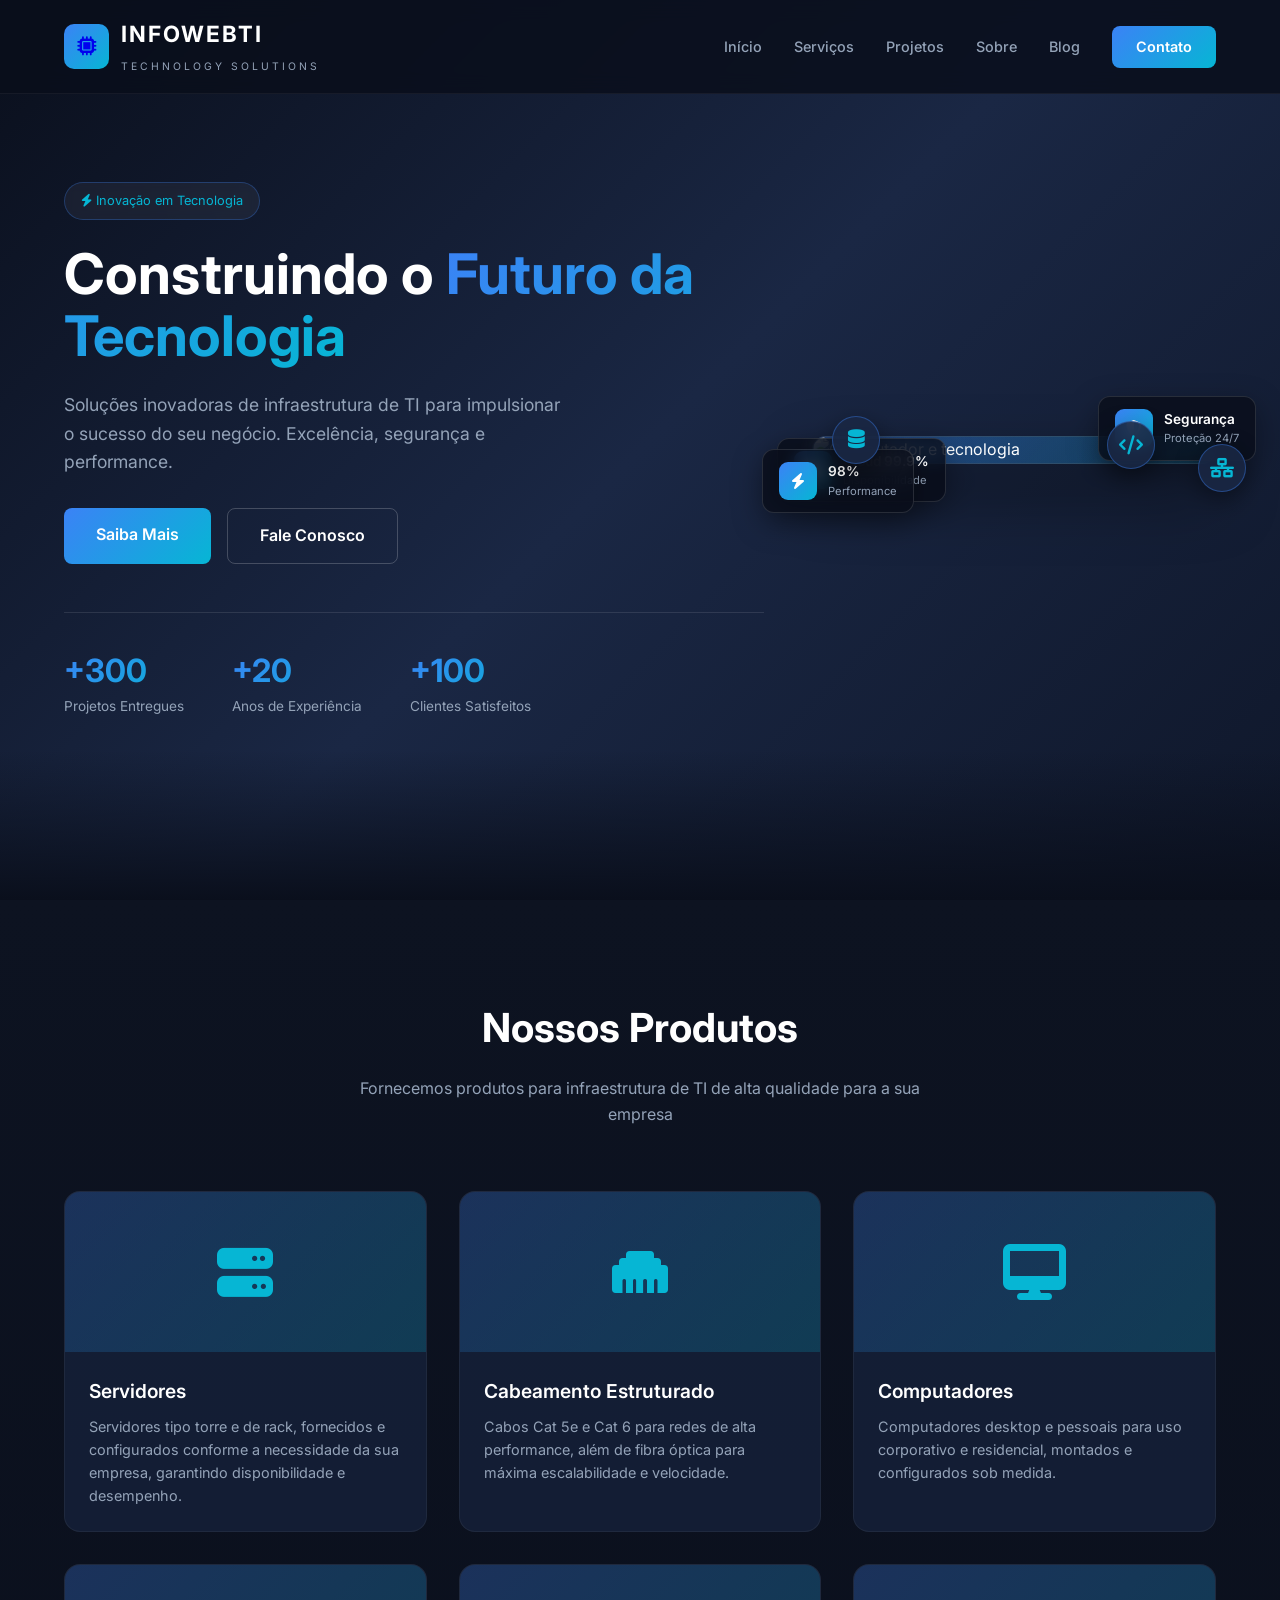
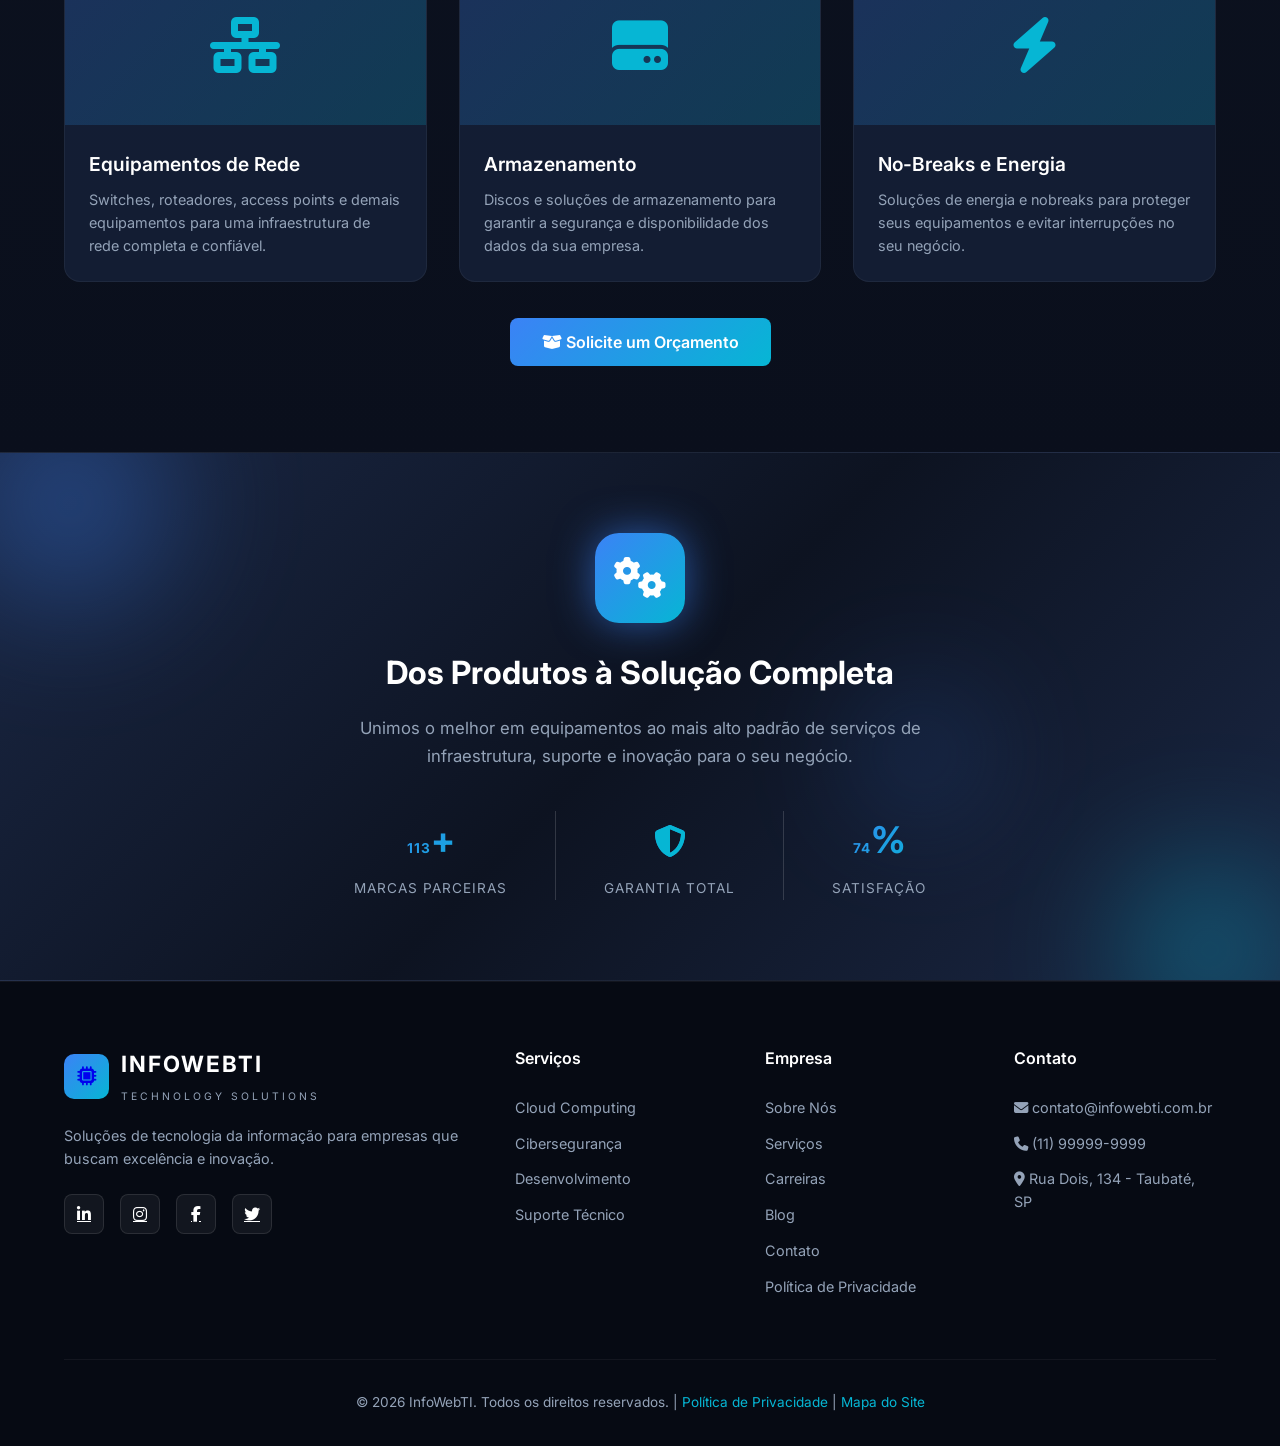
==== infowebtipages/index.html @ 7a1e45b6 "Adiciona site institucional InfoWebTI e relatorio de testes" ====
<!DOCTYPE html>
<html lang="pt-BR">
<head>
    <meta charset="UTF-8">
    <meta name="viewport" content="width=device-width, initial-scale=1.0">
    <!-- ===== TAGS SEO / REDES SOCIAIS ===== -->
    <meta name="description" content="Infowebti, empresa de informática prestando serviços especializados em infraestrutura, suporte, helpdesk, manutenção e desenvolvimento"/>
    <meta name="keywords" content="infowebti, informática, infraestrutura, redes, projetos, computadores, servidores, manutenção, website"/>
    <meta name="robots" content="index, follow" />
    <meta itemprop="name" content="Infowebti, empresa de informática prestando serviços especializados em infraestrutura, suporte, helpdesk, manutenção e desenvolvimento" />
    <meta itemprop="description" content="Infowebti, empresa de informática prestando serviços especializados em infraestrutura, suporte, helpdesk, manutenção e desenvolvimento" />
    <meta itemprop="image" content="https://www.infowebti.com.br/themes/infowebti/_img/infowebti.jpg" />
    <meta itemprop="url" content="https://www.infowebti.com.br" />
    <meta property="og:type" content="article" />
    <meta property="og:title" content="Infowebti, empresa de informática prestando serviços especializados em infraestrutura, suporte helpdesk, manutenção e desenvolvimento" />
    <meta property="og:description" content="Infowebti, empresa de informática prestando serviços especializados em infraestrutura, suporte, helpdesk, manutenção e desenvolvimento"/>
    <meta property="og:image" content="https://www.infowebti.com.br/themes/infowebti/_img/infowebti.jpg" />
    <meta property="og:image:alt" content="Infowebti, empresa de informática prestando serviços especializados em infraestrutura, suporte, helpdesk, manutenção e desenvolvimento" />
    <meta property="og:url" content="https://www.infowebti.com.br/" />
    <meta property="og:site_name" content="Infowebti Soluções Tecnológicas" />
    <meta property="og:locale" content="pt_BR" />
    <meta property="article:author" content="https://www.facebook.com/infowebti" />
    <meta property="article:publisher" content="https://www.facebook.com/infowebti" />
    <meta property="twitter:domain" content="https://www.infowebti.com.br" />
    <meta property="twitter:title" content="Infowebti, empresa de informática prestando serviços especializados em infraestrutura, suporte helpdesk, manutenção e desenvolvimento" />
    <meta property="twitter:description" content="Infowebti, empresa de informática prestando serviços especializados em infraestrutura, suporte, helpdesk, manutenção e desenvolvimento" />
    <meta property="twitter:image" content="https://www.infowebti.com.br/themes/infowebti/_img/infowebti.jpg" />
    <meta property="twitter:url" content="https://www.infowebti.com.br/" />
    <link rel="base" href="https://www.infowebti.com.br" />
    <link rel="canonical" href="https://www.infowebti.com.br/" />
    <link rel="sitemap" type="application/xml" href="https://www.infowebti.com.br/sitemap.xml" />
    <link rel="author" href="https://www.infowebti.com.br" />
    <link rel="publisher" href="https://www.infowebti.com.br" />
    <!-- ===== FIM DAS TAGS SEO ===== -->
    <title>InfoWebTI | Soluções de Infraestrutura</title>
    <link href="https://fonts.googleapis.com/css2?family=Inter:wght@300;400;500;600;700;800&display=swap" rel="stylesheet">
    <link rel="stylesheet" href="https://cdnjs.cloudflare.com/ajax/libs/font-awesome/6.4.0/css/all.min.css">
    <link rel="stylesheet" href="css/style.css?v=1.2">
        <link rel="icon" type="image/png" sizes="32x32" href="img/favicon-32x32.png">
    <link rel="icon" type="image/png" sizes="16x16" href="img/favicon-16x16.png">
    <link rel="apple-touch-icon" sizes="180x180" href="img/apple-touch-icon.png">
    <link rel="icon" type="image/png" href="img/favicon.png?v=1.2">
    <link rel="manifest" href="site.webmanifest">
</head>
<body>
    <!-- Header -->
    <header id="header">
        <a href="index.html" class="logo">
            <div class="logo-icon"><i class="fas fa-microchip"></i></div>
            <div class="logo-text">
                <h1>INFOWEBTI</h1>
                <span>Technology Solutions</span>
            </div>
        </a>
        <nav id="nav">
            <a href="index.html">Início</a>
            <a href="servicos.html">Serviços</a>
            <a href="projetos.html">Projetos</a>
            <a href="sobre.html">Sobre</a>
            <a href="blog.html">Blog</a>
            <a href="contato.html" class="nav-cta">Contato</a>
        </nav>
        <div class="menu-toggle" id="menuToggle">
            <span></span>
            <span></span>
            <span></span>
        </div>
    </header>

    <!-- Hero Section -->
    <section class="hero" id="home">
        <div class="hero-content">
            <span class="hero-badge"><i class="fas fa-bolt"></i> Inovação em Tecnologia</span>
            <h2>Construindo o <span>Futuro da Tecnologia</span></h2>
            <p>Soluções inovadoras de infraestrutura de TI para impulsionar o sucesso do seu negócio. Excelência, segurança e performance.</p>
            <div class="hero-buttons">
                <a href="servicos.html" class="btn-primary">Saiba Mais</a>
                <a href="contato.html" class="btn-secondary">Fale Conosco</a>
            </div>
            <div class="hero-stats">
                <div class="stat-item">
                    <h3 id="stat1">+300</h3>
                    <p>Projetos Entregues</p>
                </div>
                <div class="stat-item">
                    <h3 id="stat2">+20</h3>
                    <p>Anos de Experiência</p>
                </div>
                <div class="stat-item">
                    <h3 id="stat3">+100</h3>
                    <p>Clientes Satisfeitos</p>
                </div>
            </div>
        </div>

        <div class="hero-visual">
            <div class="hero-image">
                <img src="https://images.unsplash.com/photo-1498050108023-c5249f4df085?w=800" alt="Computador e tecnologia">
            </div>
            <div class="float-card float-card-1">
                <div class="float-icon"><i class="fas fa-cloud"></i></div>
                <div class="float-text">
                    <strong>Cloud 99.9%</strong>
                    <span>Disponibilidade</span>
                </div>
            </div>
            <div class="float-card float-card-2">
                <div class="float-icon"><i class="fas fa-shield-alt"></i></div>
                <div class="float-text">
                    <strong>Segurança</strong>
                    <span>Proteção 24/7</span>
                </div>
            </div>
            <div class="float-card float-card-3">
                <div class="float-icon"><i class="fas fa-bolt"></i></div>
                <div class="float-text">
                    <strong>98%</strong>
                    <span>Performance</span>
                </div>
            </div>
            <div class="float-chip chip-1"><i class="fas fa-code"></i></div>
            <div class="float-chip chip-2"><i class="fas fa-database"></i></div>
            <div class="float-chip chip-3"><i class="fas fa-network-wired"></i></div>
        </div>
    </section>

    <!-- Produtos Section -->
    <section class="produtos section" id="produtos">
        <div class="section-header animate-on-scroll">
            <h2>Nossos Produtos</h2>
            <p>Fornecemos produtos para infraestrutura de TI de alta qualidade para a sua empresa</p>
        </div>
        <div class="produtos-grid">
            <div class="produto-card animate-on-scroll">
                <div class="produto-icon"><i class="fas fa-server"></i></div>
                <h3>Servidores</h3>
                <p>Servidores tipo torre e de rack, fornecidos e configurados conforme a necessidade da sua empresa, garantindo disponibilidade e desempenho.</p>
            </div>
            <div class="produto-card animate-on-scroll">
                <div class="produto-icon"><i class="fas fa-ethernet"></i></div>
                <h3>Cabeamento Estruturado</h3>
                <p>Cabos Cat 5e e Cat 6 para redes de alta performance, além de fibra óptica para máxima escalabilidade e velocidade.</p>
            </div>
            <div class="produto-card animate-on-scroll">
                <div class="produto-icon"><i class="fas fa-desktop"></i></div>
                <h3>Computadores</h3>
                <p>Computadores desktop e pessoais para uso corporativo e residencial, montados e configurados sob medida.</p>
            </div>
            <div class="produto-card animate-on-scroll">
                <div class="produto-icon"><i class="fas fa-network-wired"></i></div>
                <h3>Equipamentos de Rede</h3>
                <p>Switches, roteadores, access points e demais equipamentos para uma infraestrutura de rede completa e confiável.</p>
            </div>
            <div class="produto-card animate-on-scroll">
                <div class="produto-icon"><i class="fas fa-hdd"></i></div>
                <h3>Armazenamento</h3>
                <p>Discos e soluções de armazenamento para garantir a segurança e disponibilidade dos dados da sua empresa.</p>
            </div>
            <div class="produto-card animate-on-scroll">
                <div class="produto-icon"><i class="fas fa-bolt"></i></div>
                <h3>No-Breaks e Energia</h3>
                <p>Soluções de energia e nobreaks para proteger seus equipamentos e evitar interrupções no seu negócio.</p>
            </div>
        </div>
        <div style="text-align:center; margin-top:3rem;">
            <a href="contato.html" class="btn-primary"><i class="fas fa-box-open"></i> Solicite um Orçamento</a>
        </div>
    </section>

    <!-- Faixa de Destaque entre Produtos e Serviços -->
    <section class="highlight-band">
        <div class="band-orbs band-orb-1"></div>
        <div class="band-orbs band-orb-2"></div>
        <div class="band-orbs band-orb-3"></div>
        <div class="highlight-container">
            <div class="band-icon">
                <i class="fas fa-cogs"></i>
            </div>
            <h2>Dos Produtos à Solução Completa</h2>
            <p>Unimos o melhor em equipamentos ao mais alto padrão de serviços de infraestrutura, suporte e inovação para o seu negócio.</p>
            <div class="band-stats">
                <div class="band-stat">
                    <h3><span class="count" data-target="150">0</span>+</h3>
                    <span>Marcas Parceiras</span>
                </div>
                <div class="band-stat divider">
                    <h3><i class="fas fa-shield-alt"></i></h3>
                    <span>Garantia Total</span>
                </div>
                <div class="band-stat">
                    <h3><span class="count" data-target="98">0</span>%</h3>
                    <span>Satisfação</span>
                </div>
            </div>
        </div>
    </section>

    <!-- Footer -->
    <footer>
        <div class="footer-content">
            <div class="footer-brand">
                <a href="index.html" class="logo">
                    <div class="logo-icon"><i class="fas fa-microchip"></i></div>
                    <div class="logo-text">
                        <h1>INFOWEBTI</h1>
                        <span>Technology Solutions</span>
                    </div>
                </a>
                <p>Soluções de tecnologia da informação para empresas que buscam excelência e inovação.</p>
                <div class="social-links">
                    <a href="#"><i class="fab fa-linkedin-in"></i></a>
                    <a href="#"><i class="fab fa-instagram"></i></a>
                    <a href="#"><i class="fab fa-facebook-f"></i></a>
                    <a href="#"><i class="fab fa-twitter"></i></a>
                </div>
            </div>
            <div class="footer-column">
                <h4>Serviços</h4>
                <a href="servicos.html">Cloud Computing</a>
                <a href="servicos.html">Cibersegurança</a>
                <a href="servicos.html">Desenvolvimento</a>
                <a href="servicos.html">Suporte Técnico</a>
            </div>
            <div class="footer-column">
                <h4>Empresa</h4>
                <a href="sobre.html">Sobre Nós</a>
                <a href="servicos.html">Serviços</a>
                <a href="#">Carreiras</a>
                <a href="blog.html">Blog</a>
                <a href="contato.html">Contato</a>
                <a href="politica.html">Política de Privacidade</a>
            </div>
            <div class="footer-column">
                <h4>Contato</h4>
                <a href="mailto:contato@infowebti.com.br"><i class="fas fa-envelope"></i> contato@infowebti.com.br</a>
                <a href="tel:+511999999999"><i class="fas fa-phone"></i> (11) 99999-9999</a>
                <a href="#"><i class="fas fa-map-marker-alt"></i> Rua Dois, 134 - Taubaté, SP</a>
            </div>
        </div>
        <div class="footer-bottom">
            <p>&copy; 2026 InfoWebTI. Todos os direitos reservados. | <a href="politica.html">Política de Privacidade</a> | <a href="sitemap.html">Mapa do Site</a></p>
        </div>
    </footer>

    <script src="js/script.js?v=1.2"></script>
</body>
</html>
---- infowebtipages/css/style.css ----
* {
    margin: 0;
    padding: 0;
    box-sizing: border-box;
}

:root {
    --primary-dark: #0a0f1c;
    --primary-blue: #1a2744;
    --accent-blue: #3b82f6;
    --accent-cyan: #06b6d4;
    --text-light: #ffffff;
    --text-gray: #94a3b8;
    --card-bg: rgba(26, 39, 68, 0.6);
    --glass-bg: rgba(255, 255, 255, 0.05);
}

body {
    font-family: 'Inter', sans-serif;
    background: var(--primary-dark);
    color: var(--text-light);
    overflow-x: hidden;
    line-height: 1.6;
}

/* Header */
header {
    position: fixed;
    top: 0;
    left: 0;
    right: 0;
    z-index: 1000;
    padding: 1rem 5%;
    display: flex;
    justify-content: space-between;
    align-items: center;
    background: rgba(10, 15, 28, 0.85);
    backdrop-filter: blur(10px);
    border-bottom: 1px solid rgba(255, 255, 255, 0.05);
    transition: all 0.3s ease;
}

header.scrolled {
    padding: 0.7rem 5%;
    background: rgba(10, 15, 28, 0.95);
}

.logo {
    display: flex;
    align-items: center;
    gap: 0.75rem;
    text-decoration: none;
}

.logo-icon {
    width: 45px;
    height: 45px;
    background: linear-gradient(135deg, var(--accent-blue), var(--accent-cyan));
    border-radius: 10px;
    display: flex;
    align-items: center;
    justify-content: center;
    font-size: 1.2rem;
    font-weight: 700;
}

.logo-text h1 {
    font-size: 1.4rem;
    font-weight: 700;
    color: var(--text-light);
    letter-spacing: 2px;
}

.logo-text span {
    font-size: 0.65rem;
    color: var(--text-gray);
    letter-spacing: 3px;
    text-transform: uppercase;
}

nav {
    display: flex;
    gap: 2rem;
    align-items: center;
}

nav a {
    color: var(--text-gray);
    text-decoration: none;
    font-size: 0.9rem;
    font-weight: 500;
    transition: color 0.3s ease;
}

nav a:hover {
    color: var(--text-light);
}

.nav-cta {
    padding: 0.6rem 1.5rem;
    background: linear-gradient(135deg, var(--accent-blue), var(--accent-cyan));
    border-radius: 8px;
    color: var(--text-light) !important;
    font-weight: 600;
    position: relative;
    overflow: hidden;
    animation: ctaGlow 2.5s ease-in-out infinite, ctaFloat 3s ease-in-out infinite;
}

.nav-cta::before {
    content: '';
    position: absolute;
    top: 0;
    left: -150%;
    width: 60%;
    height: 100%;
    background: linear-gradient(120deg, transparent, rgba(255, 255, 255, 0.5), transparent);
    transform: skewX(-20deg);
    animation: ctaShine 3s ease-in-out infinite;
}

.nav-cta:hover {
    transform: translateY(-2px);
    box-shadow: 0 10px 30px rgba(59, 130, 246, 0.6);
}

@keyframes ctaGlow {
    0%, 100% {
        box-shadow: 0 0 12px rgba(59, 130, 246, 0.4);
    }
    50% {
        box-shadow: 0 0 26px rgba(6, 182, 212, 0.8);
    }
}

@keyframes ctaFloat {
    0%, 100% {
        transform: translateY(0);
    }
    50% {
        transform: translateY(-3px);
    }
}

@keyframes ctaShine {
    0%, 60% {
        left: -150%;
    }
    100% {
        left: 150%;
    }
}

.menu-toggle {
    display: none;
    flex-direction: column;
    gap: 5px;
    cursor: pointer;
    padding: 5px;
}

.menu-toggle span {
    width: 25px;
    height: 2px;
    background: var(--text-light);
    transition: all 0.3s ease;
}

/* Hero Section */
.hero {
    min-height: 100vh;
    display: flex;
    align-items: center;
    gap: 3rem;
    position: relative;
    padding: 0 5%;
    background: linear-gradient(135deg, #0a0f1c 0%, #1a2744 50%, #0f172a 100%);
    overflow: hidden;
}

.hero::before {
    content: '';
    position: absolute;
    top: 0;
    right: 0;
    width: 60%;
    height: 100%;
    background: url('https://images.unsplash.com/photo-1451187580459-43490279c0fa?w=1200') center/cover;
    opacity: 0.15;
    mask-image: linear-gradient(to left, rgba(0,0,0,0.8), transparent);
}

.hero::after {
    content: '';
    position: absolute;
    bottom: 0;
    left: 0;
    right: 0;
    height: 150px;
    background: linear-gradient(to top, var(--primary-dark), transparent);
}

.hero-content {
    max-width: 700px;
    z-index: 1;
    animation: fadeInUp 1s ease;
}

/* Hero Visual (imagem + itens suspensos) */
.hero-visual {
    position: relative;
    flex: 1;
    min-width: 300px;
    max-width: 560px;
    z-index: 1;
    animation: fadeInUp 1s ease 0.3s both;
}

.hero-image {
    position: relative;
    border-radius: 20px;
    overflow: hidden;
    box-shadow: 0 30px 60px rgba(0, 0, 0, 0.5);
    border: 1px solid rgba(255, 255, 255, 0.1);
    background: linear-gradient(135deg, rgba(59, 130, 246, 0.2), rgba(6, 182, 212, 0.2));
}

.hero-image::after {
    content: '';
    position: absolute;
    inset: 0;
    background: linear-gradient(135deg, rgba(59, 130, 246, 0.25), transparent);
    mix-blend-mode: overlay;
}

.hero-image img {
    width: 100%;
    height: 100%;
    display: block;
    object-fit: cover;
}

/* Cards suspensos */
.float-card {
    position: absolute;
    display: flex;
    align-items: center;
    gap: 0.7rem;
    padding: 0.7rem 1rem;
    background: rgba(10, 15, 28, 0.85);
    border: 1px solid rgba(255, 255, 255, 0.12);
    border-radius: 12px;
    backdrop-filter: blur(8px);
    box-shadow: 0 10px 30px rgba(0, 0, 0, 0.35);
    animation: floatUp 4s ease-in-out infinite;
}

.float-icon {
    width: 38px;
    height: 38px;
    background: linear-gradient(135deg, var(--accent-blue), var(--accent-cyan));
    border-radius: 9px;
    display: flex;
    align-items: center;
    justify-content: center;
    font-size: 1rem;
    flex-shrink: 0;
}

.float-text {
    display: flex;
    flex-direction: column;
}

.float-text strong {
    font-size: 0.85rem;
    font-weight: 600;
    color: var(--text-light);
}

.float-text span {
    font-size: 0.7rem;
    color: var(--text-gray);
}

.float-card-1 {
    top: 8%;
    left: -35px;
    animation-delay: 0s;
}

.float-card-2 {
    bottom: 12%;
    right: -40px;
    animation-delay: 1.2s;
}

.float-card-3 {
    top: 45%;
    left: -50px;
    animation-delay: 2s;
}

/* Chips ícones suspensos */
.float-chip {
    position: absolute;
    width: 48px;
    height: 48px;
    background: rgba(26, 39, 68, 0.9);
    border: 1px solid rgba(59, 130, 246, 0.4);
    border-radius: 50%;
    display: flex;
    align-items: center;
    justify-content: center;
    font-size: 1.2rem;
    color: var(--accent-cyan);
    box-shadow: 0 8px 24px rgba(0, 0, 0, 0.4);
    animation: floatUp 5s ease-in-out infinite;
    backdrop-filter: blur(8px);
}

.chip-1 {
    top: -15px;
    right: 15%;
    animation-delay: 0.6s;
}

.chip-2 {
    bottom: 0;
    left: 5%;
    animation-delay: 1.8s;
}

.chip-3 {
    top: 30%;
    right: -30px;
    animation-delay: 2.6s;
}

@keyframes floatUp {
    0%, 100% {
        transform: translateY(0);
    }
    50% {
        transform: translateY(-12px);
    }
}

@keyframes heroVisualFloat {
    0%, 100% {
        transform: translateY(0) rotate(-1deg);
    }
    50% {
        transform: translateY(-10px) rotate(1deg);
    }
}

.hero-badge {
    display: inline-block;
    padding: 0.5rem 1rem;
    background: var(--glass-bg);
    border: 1px solid rgba(59, 130, 246, 0.3);
    border-radius: 50px;
    font-size: 0.8rem;
    color: var(--accent-cyan);
    margin-bottom: 1.5rem;
    backdrop-filter: blur(5px);
}

.hero h2 {
    font-size: 3.5rem;
    font-weight: 700;
    line-height: 1.1;
    margin-bottom: 1.5rem;
}

.hero h2 span {
    background: linear-gradient(135deg, var(--accent-blue), var(--accent-cyan));
    -webkit-background-clip: text;
    -webkit-text-fill-color: transparent;
    background-clip: text;
}

.hero p {
    font-size: 1.1rem;
    color: var(--text-gray);
    margin-bottom: 2rem;
    max-width: 500px;
}

.hero-buttons {
    display: flex;
    gap: 1rem;
    flex-wrap: wrap;
}

.btn-primary {
    padding: 0.9rem 2rem;
    background: linear-gradient(135deg, var(--accent-blue), var(--accent-cyan));
    border: none;
    border-radius: 8px;
    color: var(--text-light);
    font-size: 1rem;
    font-weight: 600;
    cursor: pointer;
    transition: all 0.3s ease;
    text-decoration: none;
}

.btn-primary:hover {
    transform: translateY(-2px);
    box-shadow: 0 10px 30px rgba(59, 130, 246, 0.3);
}

.btn-secondary {
    padding: 0.9rem 2rem;
    background: transparent;
    border: 1px solid rgba(255, 255, 255, 0.2);
    border-radius: 8px;
    color: var(--text-light);
    font-size: 1rem;
    font-weight: 600;
    cursor: pointer;
    transition: all 0.3s ease;
    text-decoration: none;
    animation: ctaFloat 3s ease-in-out infinite;
}

.btn-secondary:hover {
    background: var(--glass-bg);
    border-color: var(--accent-blue);
    box-shadow: 0 10px 30px rgba(59, 130, 246, 0.5);
    transform: translateY(-2px);
}

.btn-secondary .fa-phone,
.btn-secondary .fa-envelope {
    animation: ctaGlow 2.5s ease-in-out infinite;
}

/* Stats Animation */
.hero-stats {
    display: flex;
    gap: 3rem;
    margin-top: 3rem;
    padding-top: 2rem;
    border-top: 1px solid rgba(255, 255, 255, 0.1);
}

.stat-item h3 {
    font-size: 2rem;
    font-weight: 700;
    background: linear-gradient(135deg, var(--accent-blue), var(--accent-cyan));
    -webkit-background-clip: text;
    -webkit-text-fill-color: transparent;
    background-clip: text;
}

.stat-item p {
    font-size: 0.85rem;
    color: var(--text-gray);
    margin-bottom: 0;
}

/* Services Section */
.services {
    padding: 6rem 5%;
    background: var(--primary-dark);
    position: relative;
}

.section-header {
    text-align: center;
    margin-bottom: 4rem;
}

.section-header h2 {
    font-size: 2.5rem;
    font-weight: 700;
    margin-bottom: 1rem;
}

.section-header p {
    color: var(--text-gray);
    max-width: 600px;
    margin: 0 auto;
}

.services-grid {
    display: grid;
    grid-template-columns: repeat(3, 1fr);
    gap: 2rem;
    max-width: 1200px;
    margin: 0 auto;
}

.service-card {
    background: var(--card-bg);
    border: 1px solid rgba(255, 255, 255, 0.05);
    border-radius: 16px;
    padding: 2.5rem;
    transition: transform 0.4s ease, box-shadow 0.4s ease;
    position: relative;
    overflow: hidden;
}

/* Borda de energia: gradiente cônico girante */
.service-card::before {
    content: '';
    position: absolute;
    inset: 0;
    border-radius: 16px;
    padding: 2px;
    background: conic-gradient(
        from var(--angle, 0deg),
        transparent 0deg,
        var(--accent-blue) 90deg,
        var(--accent-cyan) 180deg,
        var(--accent-blue) 270deg,
        transparent 360deg
    );
    -webkit-mask: linear-gradient(#fff 0 0) content-box, linear-gradient(#fff 0 0);
    -webkit-mask-composite: xor;
    mask-composite: exclude;
    z-index: 0;
    opacity: 0;
    transition: opacity 0.4s ease;
    animation: spinConic 4s linear infinite;
    pointer-events: none;
}

.service-card:hover::before {
    opacity: 1;
}

@property --angle {
    syntax: '<angle>';
    initial-value: 0deg;
    inherits: false;
}

@keyframes spinConic {
    to { --angle: 360deg; }
}

/* Fallback: sem suporte a máscaras, não exibe a borda de energia */
@supports not ((mask-composite: exclude) or (-webkit-mask-composite: xor)) {
    .service-card::before {
        display: none;
    }
}

/* Spotlight que segue o mouse */
.service-glow {
    position: absolute;
    top: 0;
    left: 0;
    width: 100%;
    height: 100%;
    opacity: 0;
    transition: opacity 0.35s ease;
    pointer-events: none;
    background: radial-gradient(
        circle at var(--mx, 50%) var(--my, 50%),
        rgba(59, 130, 246, 0.22),
        rgba(6, 182, 212, 0.10) 40%,
        transparent 70%
    );
}

.service-card:hover .service-glow {
    opacity: 1;
}

/* Brilho do topo ao passar o mouse */
.service-card::after {
    content: '';
    position: absolute;
    top: 0;
    left: 0;
    right: 0;
    height: 3px;
    background: linear-gradient(90deg, transparent, var(--accent-cyan), transparent);
    transform: scaleX(0);
    transition: transform 0.5s ease;
}

.service-card:hover::after {
    transform: scaleX(1);
}

.service-card:hover {
    transform: translateY(-10px);
    box-shadow: 0 20px 50px rgba(0, 0, 0, 0.5), 0 0 30px rgba(6, 182, 212, 0.25);
}

/* Ícone com anel girante futurista */
.service-icon {
    width: 70px;
    height: 70px;
    background: linear-gradient(135deg, rgba(59, 130, 246, 0.2), rgba(6, 182, 212, 0.2));
    border-radius: 12px;
    display: flex;
    align-items: center;
    justify-content: center;
    font-size: 1.8rem;
    color: var(--accent-cyan);
    margin-bottom: 1.5rem;
    position: relative;
    transition: color 0.4s ease;
}

.service-icon i {
    position: relative;
    z-index: 2;
}

.service-card:hover .service-icon {
    color: var(--text-light);
}

/* Anel girando ao redor do ícone */
.service-icon::before {
    content: '';
    position: absolute;
    inset: -7px;
    border-radius: 16px;
    border: 2px dashed transparent;
    border-top-color: var(--accent-cyan);
    border-bottom-color: var(--accent-blue);
    opacity: 0;
    transition: opacity 0.4s ease;
}

.service-card:hover .service-icon::before {
    opacity: 1;
    animation: spinRing 3s linear infinite;
}

/* Pulso de energia no hover do ícone */
.service-icon::after {
    content: '';
    position: absolute;
    inset: 0;
    border-radius: 12px;
    background: radial-gradient(circle, rgba(6, 182, 212, 0.5), transparent 70%);
    z-index: 1;
    opacity: 0;
    transition: opacity 0.4s ease;
}

.service-card:hover .service-icon::after {
    opacity: 0.9;
    animation: iconPulse 1.4s ease-in-out infinite;
}

@keyframes spinRing {
    to { transform: rotate(360deg); }
}

@keyframes iconPulse {
    0%, 100% { transform: scale(1); opacity: 0.9; }
    50% { transform: scale(1.25); opacity: 0.4; }
}

.service-card h3 {
    font-size: 1.3rem;
    font-weight: 600;
    margin-bottom: 1rem;
    transition: color 0.3s ease;
}

.service-card:hover h3 {
    background: linear-gradient(135deg, #fff, var(--accent-cyan));
    -webkit-background-clip: text;
    -webkit-text-fill-color: transparent;
    background-clip: text;
}

.service-card p {
    color: var(--text-gray);
    font-size: 0.95rem;
}

/* Produtos Section */
.produtos {
    padding: 6rem 5%;
    background: linear-gradient(180deg, #0d1321 0%, var(--primary-dark) 100%);
}

.produtos-grid {
    display: grid;
    grid-template-columns: repeat(3, 1fr);
    gap: 2rem;
    max-width: 1200px;
    margin: 0 auto;
}

.produto-card {
    background: var(--card-bg);
    border: 1px solid rgba(255, 255, 255, 0.05);
    border-radius: 16px;
    overflow: hidden;
    transition: all 0.4s ease;
}

.produto-card:hover {
    transform: translateY(-10px);
    border-color: rgba(59, 130, 246, 0.3);
    box-shadow: 0 20px 40px rgba(0, 0, 0, 0.3);
}

.produto-icon {
    width: 100%;
    height: 160px;
    background: linear-gradient(135deg, rgba(59, 130, 246, 0.2), rgba(6, 182, 212, 0.2));
    display: flex;
    align-items: center;
    justify-content: center;
    font-size: 3.5rem;
    color: var(--accent-cyan);
}

.produto-card h3 {
    font-size: 1.2rem;
    font-weight: 600;
    color: var(--text-light);
    padding: 1.5rem 1.5rem 0.5rem;
}

.produto-card p {
    color: var(--text-gray);
    font-size: 0.9rem;
    padding: 0 1.5rem 1.5rem;
}

/* Animação dos cards de produtos: da esquerda para a direita em cascata */
.produto-card.animate-on-scroll {
    opacity: 0;
    transform: translateX(-90px);
    transition: opacity 0.7s ease, transform 0.7s ease;
}

.produto-card.animate-on-scroll.visible {
    opacity: 1;
    transform: translateX(0);
}

.produto-card:nth-child(1) { transition-delay: 0s; }
.produto-card:nth-child(2) { transition-delay: 0.12s; }
.produto-card:nth-child(3) { transition-delay: 0.24s; }
.produto-card:nth-child(4) { transition-delay: 0.36s; }
.produto-card:nth-child(5) { transition-delay: 0.48s; }
.produto-card:nth-child(6) { transition-delay: 0.6s; }

@media (max-width: 768px) {
    .produto-card.animate-on-scroll {
        transform: translateX(-40px);
    }
}

/* Faixa de Destaque */
.highlight-band {
    position: relative;
    padding: 5rem 5%;
    background: linear-gradient(135deg, #1a2744 0%, #0d1321 50%, #1a2744 100%);
    overflow: hidden;
    text-align: center;
    border-top: 1px solid rgba(255, 255, 255, 0.05);
    border-bottom: 1px solid rgba(255, 255, 255, 0.05);
}

.band-orbs {
    position: absolute;
    border-radius: 50%;
    filter: blur(60px);
    opacity: 0.5;
    animation: orbFloat 8s ease-in-out infinite;
}

.band-orb-1 {
    width: 300px;
    height: 300px;
    background: radial-gradient(circle, var(--accent-blue), transparent 70%);
    top: -100px;
    left: -80px;
}

.band-orb-2 {
    width: 260px;
    height: 260px;
    background: radial-gradient(circle, var(--accent-cyan), transparent 70%);
    bottom: -100px;
    right: -60px;
    animation-delay: 2s;
}

.band-orb-3 {
    width: 180px;
    height: 180px;
    background: radial-gradient(circle, rgba(59, 130, 246, 0.6), transparent 70%);
    top: 40%;
    left: 65%;
    animation-delay: 4s;
}

@keyframes orbFloat {
    0%, 100% { transform: translate(0, 0) scale(1); }
    50% { transform: translate(30px, -30px) scale(1.15); }
}

.highlight-container {
    position: relative;
    z-index: 1;
    max-width: 900px;
    margin: 0 auto;
}

.band-icon {
    width: 90px;
    height: 90px;
    margin: 0 auto 1.5rem;
    background: linear-gradient(135deg, var(--accent-blue), var(--accent-cyan));
    border-radius: 24px;
    display: flex;
    align-items: center;
    justify-content: center;
    font-size: 2.6rem;
    box-shadow: 0 0 40px rgba(59, 130, 246, 0.6);
    animation: bandGlow 3s ease-in-out infinite;
}

@keyframes bandGlow {
    0%, 100% { box-shadow: 0 0 30px rgba(59, 130, 246, 0.5); transform: scale(1); }
    50% { box-shadow: 0 0 60px rgba(6, 182, 212, 0.9); transform: scale(1.05); }
}

.highlight-band h2 {
    font-size: 2rem;
    font-weight: 700;
    margin-bottom: 1rem;
}

.highlight-container p {
    color: var(--text-gray);
    font-size: 1.05rem;
    max-width: 640px;
    margin: 0 auto 2.5rem;
    line-height: 1.7;
}

.band-stats {
    display: flex;
    justify-content: center;
    align-items: center;
    gap: 3rem;
    flex-wrap: wrap;
}

.band-stat h3 {
    font-size: 2.3rem;
    font-weight: 700;
    background: linear-gradient(135deg, var(--accent-blue), var(--accent-cyan));
    -webkit-background-clip: text;
    -webkit-text-fill-color: transparent;
    background-clip: text;
    margin-bottom: 0.3rem;
}

.band-stat h3 i {
    font-size: 2rem;
    -webkit-text-fill-color: var(--accent-cyan);
}

.band-stat span {
    color: var(--text-gray);
    font-size: 0.85rem;
    text-transform: uppercase;
    letter-spacing: 1px;
}

.band-stat.divider {
    padding: 0 3rem;
    border-left: 1px solid rgba(255, 255, 255, 0.15);
    border-right: 1px solid rgba(255, 255, 255, 0.15);
}

@media (max-width: 1024px) {
    .highlight-band h2 { font-size: 1.7rem; }
    .band-stats { gap: 2rem; }
    .band-stat.divider { padding: 0 2rem; }
}

@media (max-width: 768px) {
    .band-stats { flex-direction: column; gap: 1.8rem; }
    .band-stat.divider {
        padding: 1.5rem 0;
        border-left: none;
        border-right: none;
        border-top: 1px solid rgba(255, 255, 255, 0.15);
        border-bottom: 1px solid rgba(255, 255, 255, 0.15);
    }
}

/* Projects Section */
.projects {
    padding: 6rem 5%;
    background: linear-gradient(180deg, var(--primary-dark) 0%, #0d1321 100%);
}

.projects-grid {
    display: grid;
    grid-template-columns: repeat(3, 1fr);
    gap: 1.5rem;
    max-width: 1200px;
    margin: 0 auto;
}

.project-card {
    position: relative;
    border-radius: 16px;
    overflow: hidden;
    aspect-ratio: 16/10;
    cursor: pointer;
}

.project-card img {
    width: 100%;
    height: 100%;
    object-fit: cover;
    transition: transform 0.5s ease;
}

.project-card:hover img {
    transform: scale(1.1);
}

.project-overlay {
    position: absolute;
    bottom: 0;
    left: 0;
    right: 0;
    padding: 2rem 1.5rem 1.5rem;
    background: linear-gradient(to top, rgba(10, 15, 28, 0.95), transparent);
}

.project-overlay h4 {
    font-size: 1.1rem;
    font-weight: 600;
    margin-bottom: 0.3rem;
}

.project-overlay span {
    font-size: 0.8rem;
    color: var(--accent-cyan);
}

/* About Section */
.about {
    padding: 6rem 5%;
    background: #0d1321;
    max-width: 1400px;
    margin: 0 auto;
}

.about-content h2 {
    font-size: 2.5rem;
    font-weight: 700;
    margin-bottom: 1.5rem;
    line-height: 1.2;
}

.about-content p {
    color: var(--text-gray);
    margin-bottom: 1.5rem;
}

.about-features {
    display: grid;
    grid-template-columns: 1fr 1fr;
    gap: 1.5rem;
    margin-top: 2rem;
}

.feature-item {
    display: flex;
    align-items: flex-start;
    gap: 1rem;
    animation: floatUp 5s ease-in-out infinite;
    background: rgba(255, 255, 255, 0.02);
    border: 1px solid rgba(59, 130, 246, 0.18);
    border-radius: 14px;
    padding: 1.3rem;
    box-shadow: 0 12px 30px rgba(0, 0, 0, 0.3), 0 0 22px rgba(6, 182, 212, 0.12);
    position: relative;
    will-change: transform;
}

/* Flutuação suspensa escalonada (levitação sequencial) */
.feature-item:nth-child(1) { animation-delay: 0s; }
.feature-item:nth-child(2) { animation-delay: 0.5s; }
.feature-item:nth-child(3) { animation-delay: 1s; }
.feature-item:nth-child(4) { animation-delay: 1.5s; }

.feature-icon {
    width: 45px;
    height: 45px;
    background: linear-gradient(135deg, rgba(59, 130, 246, 0.25), rgba(6, 182, 212, 0.25));
    border-radius: 10px;
    display: flex;
    align-items: center;
    justify-content: center;
    color: var(--accent-cyan);
    flex-shrink: 0;
    animation: iconGlow 3s ease-in-out infinite;
    box-shadow: 0 0 15px rgba(6, 182, 212, 0.25);
}

@keyframes iconGlow {
    0%, 100% {
        box-shadow: 0 0 12px rgba(6, 182, 212, 0.2);
        transform: scale(1);
    }
    50% {
        box-shadow: 0 0 22px rgba(6, 182, 212, 0.5);
        transform: scale(1.08);
    }
}

.feature-text h4 {
    font-size: 1rem;
    font-weight: 600;
    margin-bottom: 0.3rem;
}

.feature-text p {
    font-size: 0.85rem;
    margin-bottom: 0;
}

.about-image {
    position: relative;
}

.about-image img {
    width: 100%;
    border-radius: 16px;
    box-shadow: 0 20px 50px rgba(0, 0, 0, 0.5);
}

.about-image::before {
    content: '';
    position: absolute;
    top: -20px;
    right: -20px;
    width: 200px;
    height: 200px;
    background: linear-gradient(135deg, var(--accent-blue), var(--accent-cyan));
    border-radius: 16px;
    z-index: -1;
    opacity: 0.3;
}

/* Conteúdo institucional dentro de Serviços */
.services-about {
    display: grid;
    grid-template-columns: 1fr 1fr;
    gap: 4rem;
    align-items: center;
    max-width: 1200px;
    margin: 6rem auto 0;
    padding: 4rem 0 0;
    border-top: 1px solid rgba(255, 255, 255, 0.05);
}

/* História da empresa */
.about-history {
    display: flex;
    align-items: center;
    gap: 1.5rem;
    background: var(--card-bg);
    border: 1px solid rgba(255, 255, 255, 0.08);
    border-radius: 16px;
    padding: 2rem;
    margin-bottom: 3rem;
    max-width: 1200px;
    margin-left: auto;
    margin-right: auto;
}

.history-icon {
    width: 70px;
    height: 70px;
    background: linear-gradient(135deg, rgba(59, 130, 246, 0.2), rgba(6, 182, 212, 0.2));
    border-radius: 14px;
    display: flex;
    align-items: center;
    justify-content: center;
    font-size: 2rem;
    color: var(--accent-cyan);
    flex-shrink: 0;
}

.history-content h3 {
    font-size: 1.4rem;
    font-weight: 700;
    margin-bottom: 0.7rem;
    color: var(--text-light);
}

.history-content p {
    color: var(--text-gray);
    font-size: 1rem;
    line-height: 1.7;
}

@media (max-width: 768px) {
    .about-history {
        flex-direction: column;
        text-align: center;
    }
}

/* Missão, Visão e Valores */
.mvv {
    padding: 6rem 5%;
    background: var(--primary-dark);
}

.mvv-container {
    max-width: 1200px;
    margin: 0 auto;
}

.mvv-grid {
    display: grid;
    grid-template-columns: repeat(3, 1fr);
    gap: 2rem;
}

.mvv-card {
    position: relative;
    background: var(--card-bg);
    border-radius: 16px;
    padding: 2.5rem;
    text-align: center;
    transition: transform 0.4s ease, box-shadow 0.4s ease;
}

/* Borda azul claro circulando em volta do card */
.mvv-card::before {
    content: '';
    position: absolute;
    inset: 0;
    border-radius: 16px;
    padding: 2px;
    background: conic-gradient(
        from var(--angle, 0deg),
        transparent 0deg,
        var(--accent-cyan) 40deg,
        var(--accent-blue) 90deg,
        transparent 160deg,
        transparent 320deg,
        var(--accent-cyan) 360deg
    );
    -webkit-mask: linear-gradient(#fff 0 0) content-box, linear-gradient(#fff 0 0);
    -webkit-mask-composite: xor;
    mask-composite: exclude;
    z-index: 0;
    animation: spinConic 6s linear infinite;
    pointer-events: none;
}

.mvv-card:hover {
    transform: translateY(-10px);
    box-shadow: 0 20px 40px rgba(0, 0, 0, 0.3);
}

@supports not ((mask-composite: exclude) or (-webkit-mask-composite: xor)) {
    .mvv-card {
        border: 2px solid rgba(125, 211, 252, 0.6);
    }
}

.mvv-icon {
    width: 70px;
    height: 70px;
    background: linear-gradient(135deg, rgba(59, 130, 246, 0.2), rgba(6, 182, 212, 0.2));
    border-radius: 12px;
    display: flex;
    align-items: center;
    justify-content: center;
    font-size: 1.8rem;
    color: var(--accent-cyan);
    margin: 0 auto 1.5rem;
}

.mvv-card h3 {
    font-size: 1.3rem;
    font-weight: 600;
    margin-bottom: 1rem;
}

.mvv-card p {
    color: var(--text-gray);
    font-size: 0.95rem;
    line-height: 1.7;
}

.mvv-values {
    list-style: none;
    text-align: left;
    margin: 0 auto;
    max-width: 240px;
}

.mvv-values li {
    display: flex;
    align-items: center;
    gap: 0.7rem;
    color: var(--text-gray);
    font-size: 0.9rem;
    padding: 0.4rem 0;
}

.mvv-values li i {
    color: var(--accent-cyan);
    font-size: 0.85rem;
    flex-shrink: 0;
}

/* Blog Section */
.blog {
    padding: 6rem 5%;
    background: var(--primary-dark);
}

.blog-grid {
    display: grid;
    grid-template-columns: repeat(3, 1fr);
    gap: 2rem;
    max-width: 1200px;
    margin: 0 auto;
}

.blog-card {
    background: var(--card-bg);
    border: 1px solid rgba(255, 255, 255, 0.05);
    border-radius: 16px;
    overflow: hidden;
    transition: all 0.4s ease;
}

.blog-card:hover {
    transform: translateY(-10px);
    border-color: rgba(59, 130, 246, 0.3);
    box-shadow: 0 20px 40px rgba(0, 0, 0, 0.3);
}

.blog-image {
    position: relative;
    overflow: hidden;
    aspect-ratio: 16/9;
}

.blog-image img {
    width: 100%;
    height: 100%;
    object-fit: cover;
    transition: transform 0.5s ease;
}

.blog-card:hover .blog-image img {
    transform: scale(1.1);
}

.blog-tag {
    position: absolute;
    top: 1rem;
    left: 1rem;
    padding: 0.35rem 0.8rem;
    background: linear-gradient(135deg, var(--accent-blue), var(--accent-cyan));
    border-radius: 50px;
    font-size: 0.7rem;
    font-weight: 600;
}

.blog-content {
    padding: 1.5rem;
}

.blog-meta {
    display: flex;
    gap: 1.2rem;
    font-size: 0.8rem;
    color: var(--text-gray);
    margin-bottom: 0.8rem;
}

.blog-meta span {
    display: flex;
    align-items: center;
    gap: 0.4rem;
}

.blog-content h3 {
    font-size: 1.1rem;
    font-weight: 600;
    margin-bottom: 0.8rem;
    line-height: 1.4;
}

.blog-content p {
    color: var(--text-gray);
    font-size: 0.9rem;
    margin-bottom: 1rem;
    line-height: 1.6;
}

.blog-link {
    color: var(--accent-cyan);
    font-size: 0.9rem;
    font-weight: 600;
    text-decoration: none;
    display: inline-flex;
    align-items: center;
    gap: 0.5rem;
    transition: gap 0.3s ease;
}

.blog-link:hover {
    gap: 0.8rem;
    color: var(--accent-blue);
}

/* Contact Section */
.contact {
    padding: 6rem 5%;
    background: linear-gradient(135deg, var(--primary-blue), #0f172a);
    position: relative;
    overflow: hidden;
}

.contact::before {
    content: '';
    position: absolute;
    top: -50%;
    left: -50%;
    width: 200%;
    height: 200%;
    background: radial-gradient(circle, rgba(59, 130, 246, 0.1) 0%, transparent 50%);
    animation: pulse 4s ease-in-out infinite;
}

.contact-container {
    max-width: 1200px;
    margin: 0 auto;
    display: grid;
    grid-template-columns: 1fr 1.2fr;
    gap: 3rem;
    align-items: start;
    position: relative;
    z-index: 1;
}

.contact-info h2 {
    font-size: 2.5rem;
    font-weight: 700;
    margin-bottom: 1rem;
}

.contact-info > p {
    color: var(--text-gray);
    margin-bottom: 2rem;
    line-height: 1.7;
}

.info-items {
    display: flex;
    flex-direction: column;
    gap: 1.5rem;
}

.info-item {
    display: flex;
    align-items: center;
    gap: 1rem;
}

.info-icon {
    width: 50px;
    height: 50px;
    background: var(--glass-bg);
    border: 1px solid rgba(255, 255, 255, 0.1);
    border-radius: 12px;
    display: flex;
    align-items: center;
    justify-content: center;
    color: var(--accent-cyan);
    flex-shrink: 0;
    font-size: 1.1rem;
}

.info-text h4 {
    font-size: 0.95rem;
    font-weight: 600;
    margin-bottom: 0.2rem;
}

.info-text p {
    color: var(--text-gray);
    font-size: 0.9rem;
}

.social-contact {
    display: flex;
    gap: 1rem;
    margin-top: 2.5rem;
}

.social-contact a {
    width: 45px;
    height: 45px;
    background: var(--glass-bg);
    border: 1px solid rgba(255, 255, 255, 0.1);
    border-radius: 10px;
    display: flex;
    align-items: center;
    justify-content: center;
    color: var(--text-light);
    text-decoration: none;
    transition: all 0.3s ease;
}

.social-contact a:hover {
    background: var(--accent-blue);
    border-color: var(--accent-blue);
    transform: translateY(-3px);
}

/* Contact Form */
.contact-form {
    background: rgba(26, 39, 68, 0.6);
    border: 1px solid rgba(255, 255, 255, 0.08);
    border-radius: 20px;
    padding: 2.5rem;
    backdrop-filter: blur(10px);
}

.contact-form h3 {
    font-size: 1.4rem;
    font-weight: 600;
    margin-bottom: 2rem;
}

.form-row {
    display: grid;
    grid-template-columns: 1fr 1fr;
    gap: 1rem;
}

.form-group {
    margin-bottom: 1.2rem;
}

.form-group.full-width {
    grid-column: 1 / -1;
}

.form-group label {
    display: block;
    font-size: 0.85rem;
    font-weight: 500;
    color: var(--text-gray);
    margin-bottom: 0.5rem;
}

.form-group input,
.form-group select,
.form-group textarea {
    width: 100%;
    padding: 0.8rem 1rem;
    background: rgba(255, 255, 255, 0.04);
    border: 1px solid rgba(255, 255, 255, 0.1);
    border-radius: 10px;
    color: var(--text-light);
    font-family: 'Inter', sans-serif;
    font-size: 0.9rem;
    transition: all 0.3s ease;
}

.form-group input:focus,
.form-group select:focus,
.form-group textarea:focus {
    outline: none;
    border-color: var(--accent-blue);
    background: rgba(255, 255, 255, 0.06);
    box-shadow: 0 0 0 3px rgba(59, 130, 246, 0.1);
}

.form-group input::placeholder,
.form-group textarea::placeholder {
    color: rgba(148, 163, 184, 0.5);
}

.form-group select {
    appearance: none;
    background-image: url("data:image/svg+xml,%3Csvg xmlns='http://www.w3.org/2000/svg' width='12' height='12' viewBox='0 0 12 12'%3E%3Cpath fill='%2394a3b8' d='M6 8L1 3h10z'/%3E%3C/svg%3E");
    background-repeat: no-repeat;
    background-position: right 1rem center;
    cursor: pointer;
}

.form-group select option {
    background: var(--primary-blue);
    color: var(--text-light);
}

.form-group textarea {
    resize: vertical;
    min-height: 100px;
}

.btn-submit {
    width: 100%;
    padding: 1rem;
    background: linear-gradient(135deg, var(--accent-blue), var(--accent-cyan));
    border: none;
    border-radius: 10px;
    color: var(--text-light);
    font-size: 1rem;
    font-weight: 600;
    cursor: pointer;
    display: flex;
    align-items: center;
    justify-content: center;
    gap: 0.7rem;
    transition: all 0.3s ease;
}

.btn-submit:hover {
    transform: translateY(-2px);
    box-shadow: 0 10px 30px rgba(59, 130, 246, 0.3);
}

.btn-submit:disabled {
    opacity: 0.7;
    cursor: not-allowed;
}

.form-success {
    display: none;
    text-align: center;
    padding: 1.5rem;
    background: rgba(34, 197, 94, 0.1);
    border: 1px solid rgba(34, 197, 94, 0.3);
    border-radius: 10px;
    margin-top: 1rem;
}

.form-success i {
    font-size: 2.5rem;
    color: #22c55e;
    margin-bottom: 1rem;
}

.form-success p {
    color: var(--text-light);
    font-size: 0.95rem;
}

/* Footer */
footer {
    padding: 4rem 5% 2rem;
    background: #060a13;
    border-top: 1px solid rgba(255, 255, 255, 0.05);
}

.footer-content {
    display: grid;
    grid-template-columns: 2fr 1fr 1fr 1fr;
    gap: 3rem;
    max-width: 1200px;
    margin: 0 auto;
    padding-bottom: 3rem;
    border-bottom: 1px solid rgba(255, 255, 255, 0.05);
}

.footer-brand p {
    color: var(--text-gray);
    margin-top: 1rem;
    font-size: 0.9rem;
}

.footer-column h4 {
    font-size: 1rem;
    font-weight: 600;
    margin-bottom: 1.5rem;
}

.footer-column a {
    display: block;
    color: var(--text-gray);
    text-decoration: none;
    font-size: 0.9rem;
    margin-bottom: 0.8rem;
    transition: color 0.3s ease;
}

.footer-column a:hover {
    color: var(--accent-cyan);
}

.social-links {
    display: flex;
    gap: 1rem;
    margin-top: 1.5rem;
}

.social-links a {
    width: 40px;
    height: 40px;
    background: var(--glass-bg);
    border: 1px solid rgba(255, 255, 255, 0.1);
    border-radius: 8px;
    display: flex;
    align-items: center;
    justify-content: center;
    color: var(--text-light);
    transition: all 0.3s ease;
}

.social-links a:hover {
    background: var(--accent-blue);
    border-color: var(--accent-blue);
}

.footer-bottom {
    text-align: center;
    padding-top: 2rem;
    color: var(--text-gray);
    font-size: 0.85rem;
}

.footer-bottom a {
    color: var(--accent-cyan);
    text-decoration: none;
    transition: color 0.3s ease;
}

.footer-bottom a:hover {
    color: var(--accent-blue);
    text-decoration: underline;
}

/* Animations */
@keyframes fadeInUp {
    from {
        opacity: 0;
        transform: translateY(30px);
    }
    to {
        opacity: 1;
        transform: translateY(0);
    }
}

@keyframes pulse {
    0%, 100% {
        transform: scale(1);
        opacity: 0.5;
    }
    50% {
        transform: scale(1.1);
        opacity: 0.8;
    }
}

.animate-on-scroll {
    opacity: 0;
    transform: translateY(30px);
    transition: all 0.6s ease;
}

.animate-on-scroll.visible {
    opacity: 1;
    transform: translateY(0);
}

/* Responsive */
@media (max-width: 1024px) {
    .services-grid,
    .projects-grid,
    .mvv-grid,
    .blog-grid,
    .produtos-grid {
        grid-template-columns: repeat(2, 1fr);
    }

    .about,
    .services-about {
        grid-template-columns: 1fr;
    }

    .contact-container {
        grid-template-columns: 1fr;
    }

    .footer-content {
        grid-template-columns: repeat(2, 1fr);
    }

    .hero h2 {
        font-size: 2.8rem;
    }

    .hero-visual {
        max-width: 440px;
    }

    .float-card-1 {
        left: -10px;
    }

    .float-card-2 {
        right: -10px;
    }

    .float-card-3 {
        left: -15px;
    }
}

@media (max-width: 768px) {
    nav {
        position: fixed;
        top: 70px;
        left: 0;
        right: 0;
        background: rgba(10, 15, 28, 0.98);
        flex-direction: column;
        padding: 2rem;
        gap: 1.5rem;
        transform: translateY(-150%);
        transition: transform 0.3s ease;
    }

    nav.active {
        transform: translateY(0);
    }

    .menu-toggle {
        display: flex;
    }

    .hero h2 {
        font-size: 2.2rem;
    }

    .hero {
        flex-direction: column;
        gap: 2rem;
        padding: 9rem 5% 4rem;
        align-items: center;
        text-align: center;
    }

    .hero-content {
        max-width: 100%;
    }

    .hero p {
        max-width: 100%;
    }

    .hero-stats {
        justify-content: center;
    }

    .hero-visual {
        max-width: 420px;
        width: 100%;
        min-width: 0;
    }

    .hero-buttons {
        justify-content: center;
    }

    .hero-stats {
        gap: 1.5rem;
    }

    .stat-item h3 {
        font-size: 1.5rem;
    }

    .services-grid,
    .projects-grid,
    .mvv-grid,
    .blog-grid,
    .produtos-grid {
        grid-template-columns: 1fr;
    }

    .about-features {
        grid-template-columns: 1fr;
    }

    .form-row {
        grid-template-columns: 1fr;
    }

    .contact-form {
        padding: 1.8rem;
    }

    .footer-content {
        grid-template-columns: 1fr;
        text-align: center;
    }

    .social-links {
        justify-content: center;
    }

    .cta h2 {
        font-size: 1.8rem;
    }

    .section-header h2 {
        font-size: 1.8rem;
    }

    .about-content h2 {
        font-size: 1.8rem;
    }

    .contact-info h2 {
        font-size: 1.8rem;
    }
}

@media (max-width: 480px) {
    header {
        padding: 1rem;
    }

    .hero {
        padding: 8rem 1rem 3rem;
    }

    .hero h2 {
        font-size: 1.8rem;
    }

    .hero-visual {
        max-width: 320px;
    }

    .float-card-1 {
        left: 0;
        top: 5%;
    }

    .float-card-2 {
        right: 0;
        bottom: 8%;
    }

    .float-card-3 {
        display: none;
    }

    .chip-1,
    .chip-3 {
        display: none;
    }

    .hero-stats {
        flex-direction: column;
        gap: 1rem;
    }

    .hero-buttons {
        flex-direction: column;
    }

    .btn-primary,
    .btn-secondary {
        width: 100%;
        text-align: center;
    }

    .info-item {
        flex-direction: column;
        align-items: flex-start;
        text-align: left;
    }
}

/* Página de Política de Privacidade */
.page-hero {
    padding: 8rem 5% 3rem;
    text-align: center;
    background: linear-gradient(180deg, #0a0f1c 0%, var(--primary-dark) 100%);
}

.page-hero .breadcrumb {
    color: var(--text-gray);
    font-size: 0.85rem;
    margin-bottom: 1rem;
}

.page-hero .breadcrumb a {
    color: var(--accent-cyan);
}

.page-hero h1 {
    font-size: 2.8rem;
    font-weight: 700;
    margin-bottom: 1rem;
}

.page-hero h1 span {
    background: linear-gradient(135deg, var(--accent-blue), var(--accent-cyan));
    -webkit-background-clip: text;
    -webkit-text-fill-color: transparent;
    background-clip: text;
}

.page-hero p {
    color: var(--text-gray);
    max-width: 600px;
    margin: 0 auto;
}

.content-section {
    padding: 2rem 5% 5rem;
}

.content-box {
    max-width: 900px;
    margin: 0 auto;
    background: var(--card-bg);
    border: 1px solid rgba(59, 130, 246, 0.2);
    border-radius: 16px;
    padding: 3rem;
    box-shadow: 0 20px 50px rgba(0, 0, 0, 0.4);
}

.content-box h2 {
    font-size: 1.25rem;
    font-weight: 600;
    margin: 2rem 0 0.8rem;
    display: flex;
    align-items: center;
    gap: 0.7rem;
    color: var(--accent-cyan);
}

.content-box h2:first-child {
    margin-top: 0;
}

.content-box h2 i {
    color: var(--accent-blue);
}

.content-box p {
    color: var(--text-gray);
    line-height: 1.8;
    margin-bottom: 1rem;
}

.content-box a {
    color: var(--accent-cyan);
}

@media (max-width: 768px) {
    .page-hero h1 {
        font-size: 2rem;
    }

    .content-box {
        padding: 2rem 1.5rem;
    }
}
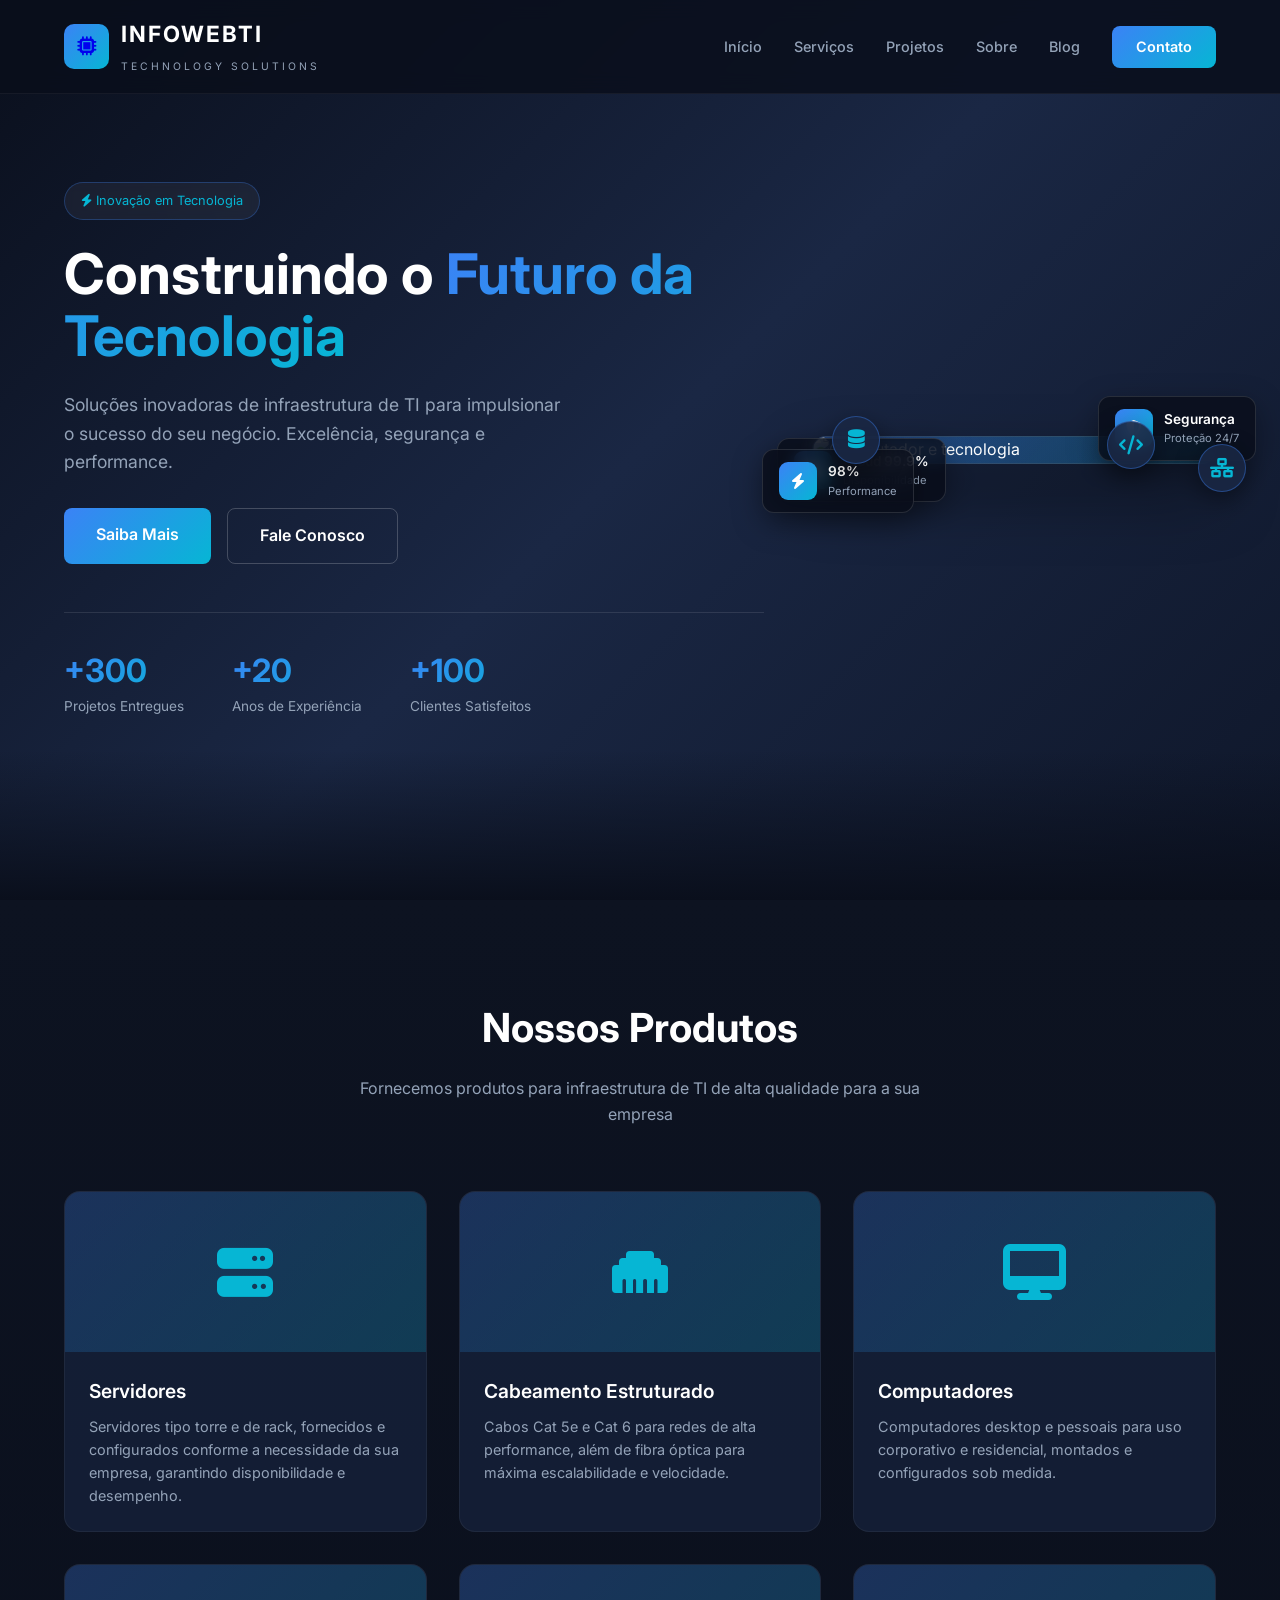
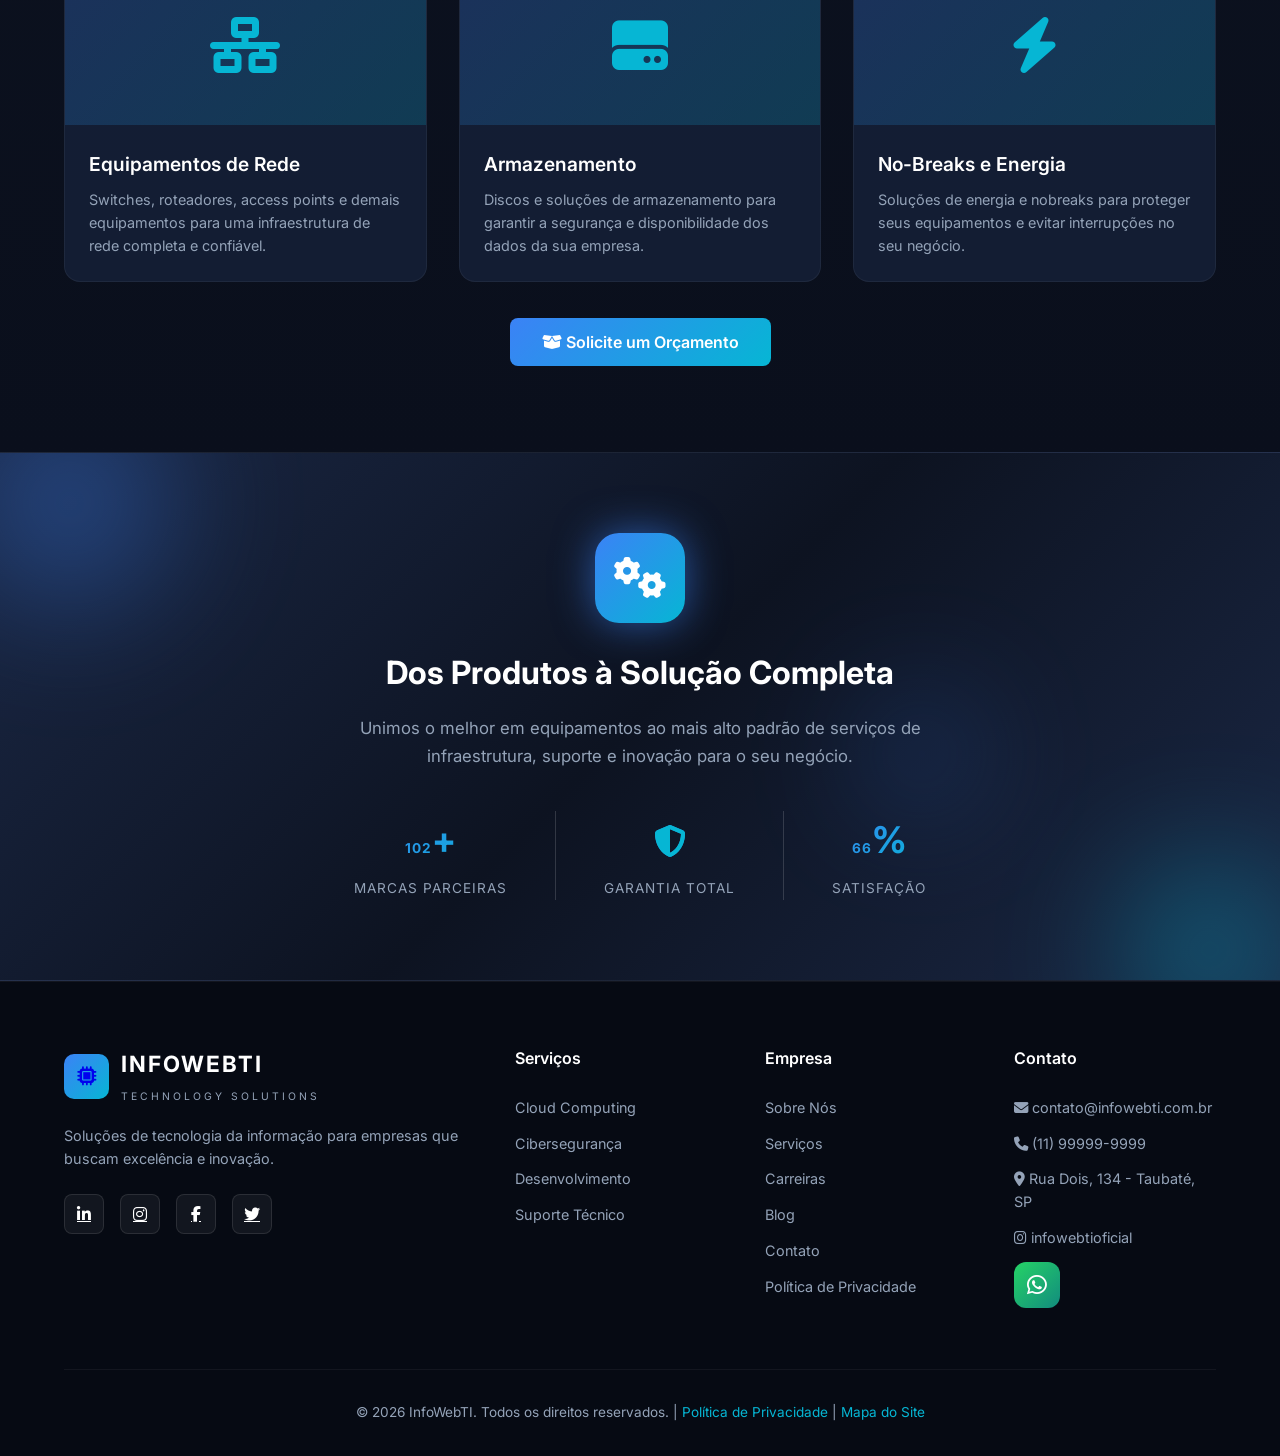
==== commit 4852d27a: "Adiciona botao WhatsApp e link do Instagram na footer e paginas" ====
--- a/infowebtipages/index.html
+++ b/infowebtipages/index.html
@@ -209,8 +209,8 @@
                 <p>Soluções de tecnologia da informação para empresas que buscam excelência e inovação.</p>
                 <div class="social-links">
                     <a href="#"><i class="fab fa-linkedin-in"></i></a>
-                    <a href="#"><i class="fab fa-instagram"></i></a>
-                    <a href="#"><i class="fab fa-facebook-f"></i></a>
+                    <a href="https://www.instagram.com/infowebtioficial" target="_blank" aria-label="Instagram"><i class="fab fa-instagram"></i></a>
+                    <a href="https://www.facebook.com/100083200977364/posts/1119317194184969/?mibextid=rS40aB7S9Ucbxw6v"><i class="fab fa-facebook-f"></i></a>
                     <a href="#"><i class="fab fa-twitter"></i></a>
                 </div>
             </div>
@@ -235,6 +235,8 @@
                 <a href="mailto:contato@infowebti.com.br"><i class="fas fa-envelope"></i> contato@infowebti.com.br</a>
                 <a href="tel:+511999999999"><i class="fas fa-phone"></i> (11) 99999-9999</a>
                 <a href="#"><i class="fas fa-map-marker-alt"></i> Rua Dois, 134 - Taubaté, SP</a>
+                <a href="https://www.instagram.com/infowebtioficial" target="_blank"><i class="fab fa-instagram"></i> infowebtioficial</a>
+                <a href="https://wa.me" target="_blank" class="social-btn whatsapp" aria-label="WhatsApp"><i class="fab fa-whatsapp"></i></a>
             </div>
         </div>
         <div class="footer-bottom">
--- a/infowebtipages/css/style.css
+++ b/infowebtipages/css/style.css
@@ -1635,6 +1635,31 @@
     border-color: var(--accent-blue);
 }
 
+.footer-column .social-btn,
+.social-btn {
+    width: 46px;
+    height: 46px;
+    border-radius: 12px;
+    display: inline-flex;
+    align-items: center;
+    justify-content: center;
+    font-size: 1.4rem;
+    color: var(--text-light);
+    transition: all 0.3s ease;
+}
+
+.footer-column .social-btn.whatsapp,
+.social-btn.whatsapp {
+    background: linear-gradient(135deg, #25d366, #128c7e);
+}
+
+.footer-column .social-btn:hover,
+.social-btn:hover {
+    transform: translateY(-4px);
+    box-shadow: 0 12px 25px rgba(0, 0, 0, 0.4);
+    color: var(--text-light);
+}
+
 .footer-bottom {
     text-align: center;
     padding-top: 2rem;
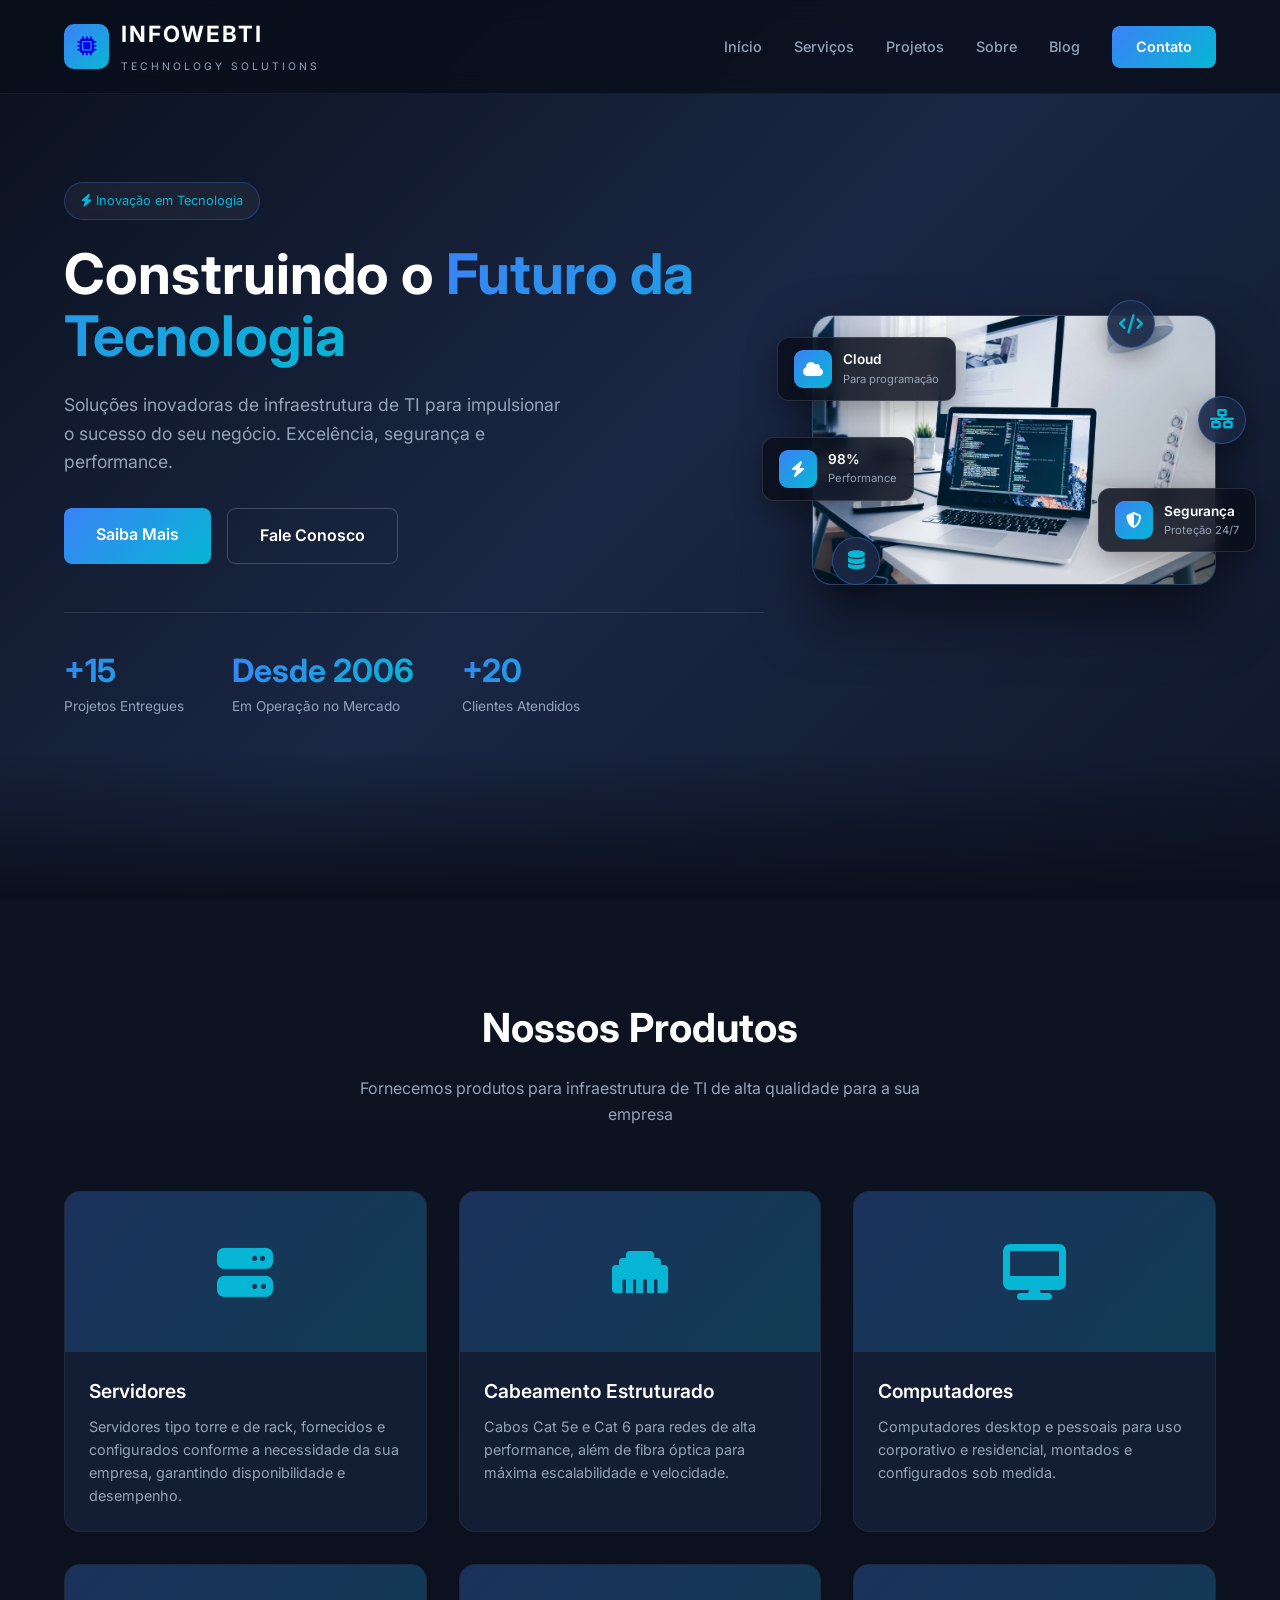
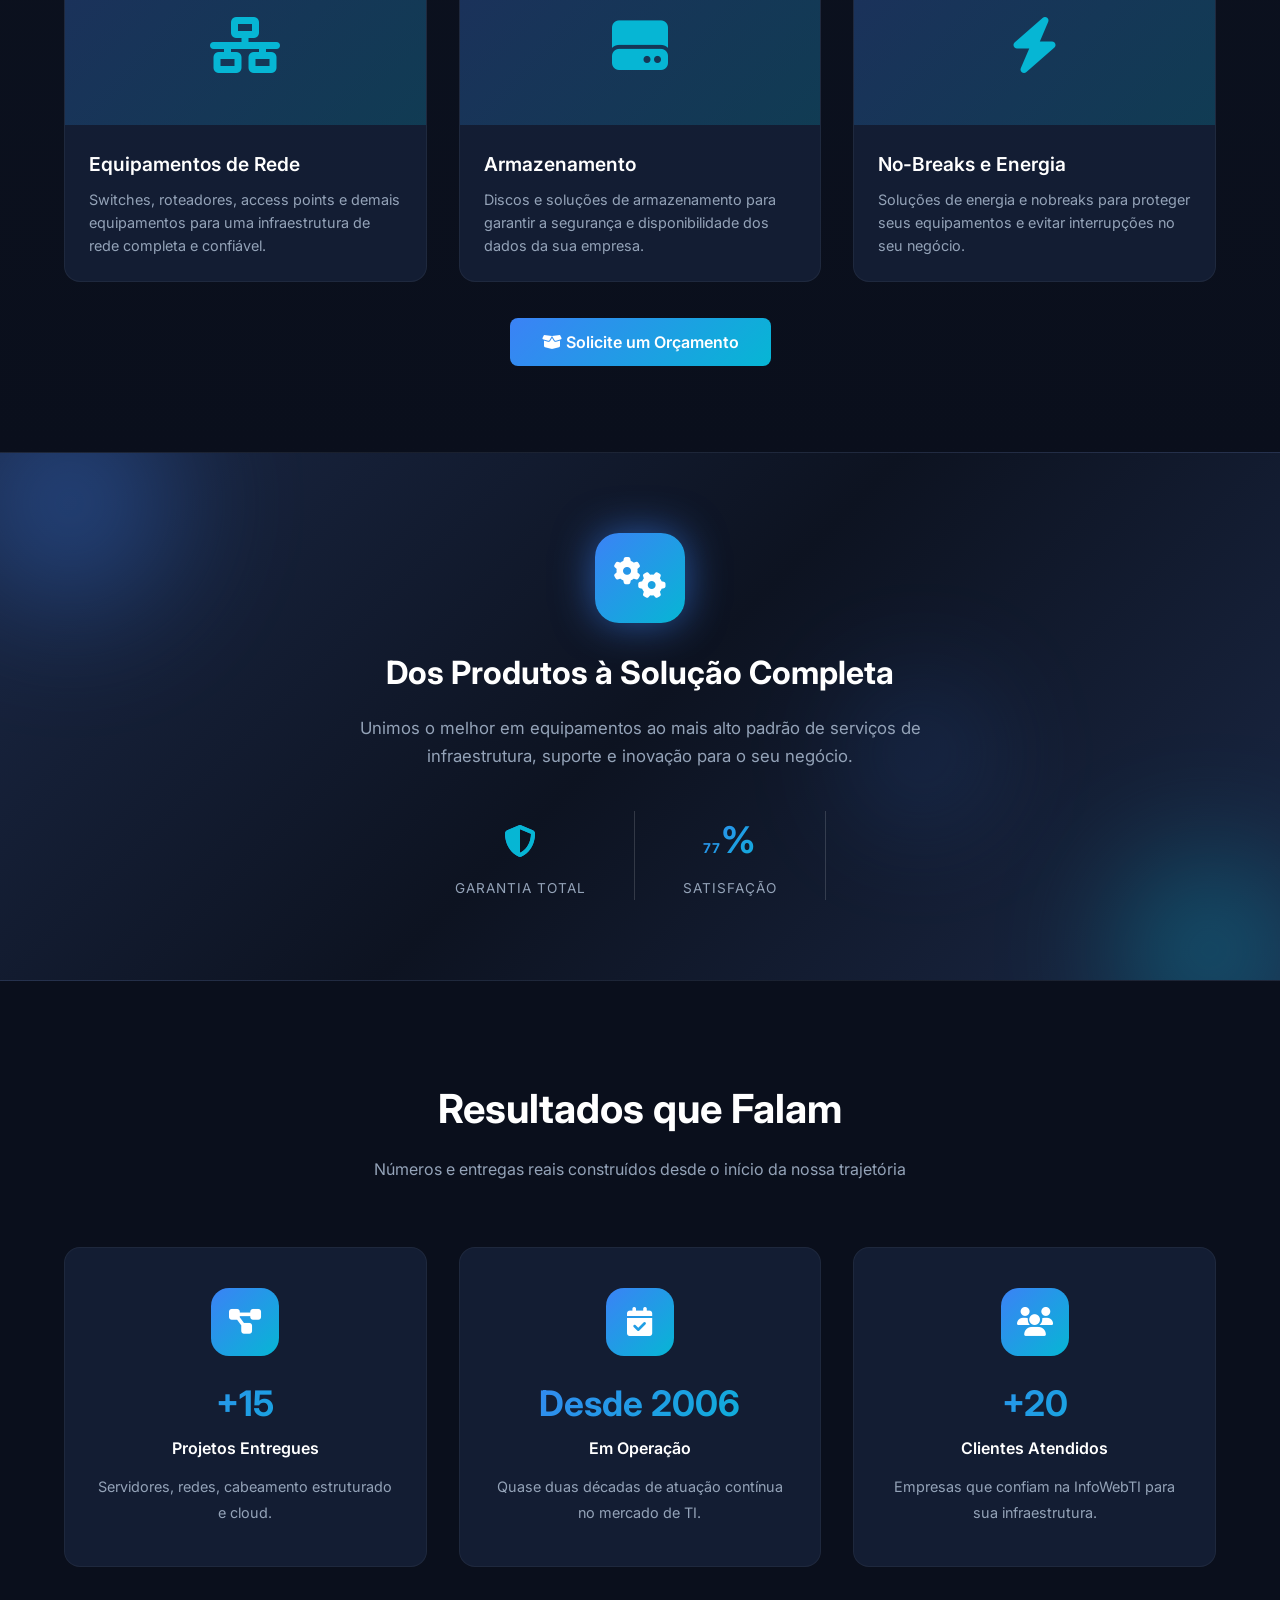
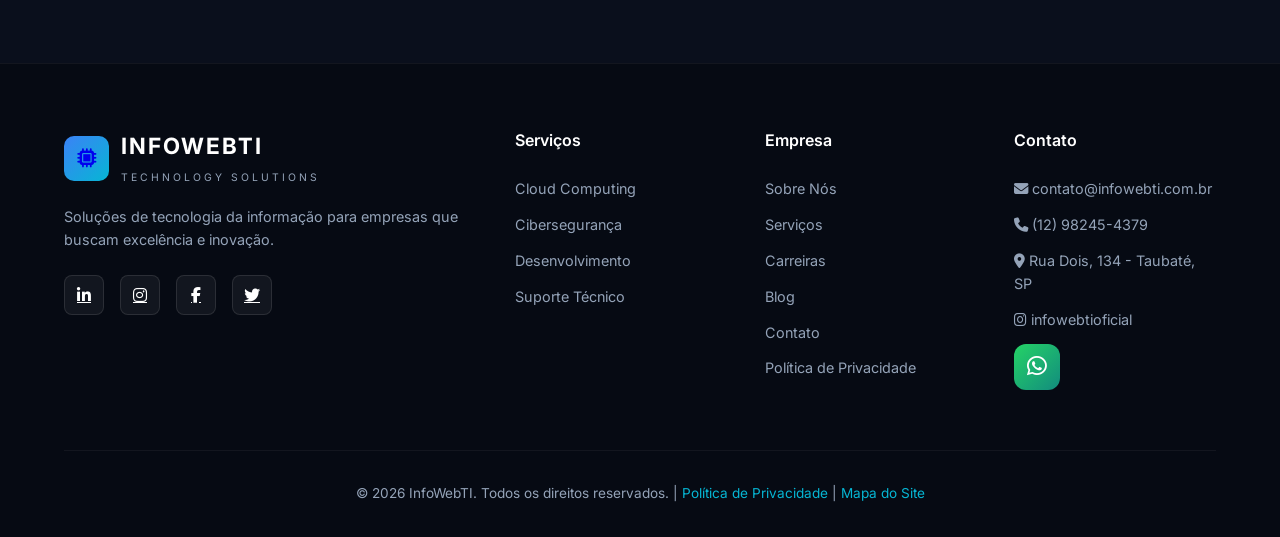
==== commit 9acb66e1: "Publica site novo multipagina com imagens locais e reforco de SEO/Instagram" ====
--- a/infowebtipages/index.html
+++ b/infowebtipages/index.html
@@ -9,22 +9,23 @@
     <meta name="robots" content="index, follow" />
     <meta itemprop="name" content="Infowebti, empresa de informática prestando serviços especializados em infraestrutura, suporte, helpdesk, manutenção e desenvolvimento" />
     <meta itemprop="description" content="Infowebti, empresa de informática prestando serviços especializados em infraestrutura, suporte, helpdesk, manutenção e desenvolvimento" />
-    <meta itemprop="image" content="https://www.infowebti.com.br/themes/infowebti/_img/infowebti.jpg" />
+    <meta itemprop="image" content="https://www.infowebti.com.br/img/infowebti.jpg" />
     <meta itemprop="url" content="https://www.infowebti.com.br" />
     <meta property="og:type" content="article" />
     <meta property="og:title" content="Infowebti, empresa de informática prestando serviços especializados em infraestrutura, suporte helpdesk, manutenção e desenvolvimento" />
     <meta property="og:description" content="Infowebti, empresa de informática prestando serviços especializados em infraestrutura, suporte, helpdesk, manutenção e desenvolvimento"/>
-    <meta property="og:image" content="https://www.infowebti.com.br/themes/infowebti/_img/infowebti.jpg" />
+    <meta property="og:image" content="https://www.infowebti.com.br/img/infowebti.jpg" />
     <meta property="og:image:alt" content="Infowebti, empresa de informática prestando serviços especializados em infraestrutura, suporte, helpdesk, manutenção e desenvolvimento" />
     <meta property="og:url" content="https://www.infowebti.com.br/" />
     <meta property="og:site_name" content="Infowebti Soluções Tecnológicas" />
     <meta property="og:locale" content="pt_BR" />
     <meta property="article:author" content="https://www.facebook.com/infowebti" />
     <meta property="article:publisher" content="https://www.facebook.com/infowebti" />
+    <link rel="me" href="https://www.instagram.com/infowebtioficial" />
     <meta property="twitter:domain" content="https://www.infowebti.com.br" />
     <meta property="twitter:title" content="Infowebti, empresa de informática prestando serviços especializados em infraestrutura, suporte helpdesk, manutenção e desenvolvimento" />
     <meta property="twitter:description" content="Infowebti, empresa de informática prestando serviços especializados em infraestrutura, suporte, helpdesk, manutenção e desenvolvimento" />
-    <meta property="twitter:image" content="https://www.infowebti.com.br/themes/infowebti/_img/infowebti.jpg" />
+    <meta property="twitter:image" content="https://www.infowebti.com.br/img/infowebti.jpg" />
     <meta property="twitter:url" content="https://www.infowebti.com.br/" />
     <link rel="base" href="https://www.infowebti.com.br" />
     <link rel="canonical" href="https://www.infowebti.com.br/" />
@@ -41,6 +42,31 @@
     <link rel="apple-touch-icon" sizes="180x180" href="img/apple-touch-icon.png">
     <link rel="icon" type="image/png" href="img/favicon.png?v=1.2">
     <link rel="manifest" href="site.webmanifest">
+    <script type="application/ld+json">
+    {
+        "@context": "https://schema.org",
+        "@type": "ProfessionalService",
+        "name": "InfoWebTI",
+        "alternateName": "InfoWebTI Soluções Tecnológicas",
+        "description": "Infowebti, empresa de informática prestando serviços especializados em infraestrutura, suporte, helpdesk, manutenção e desenvolvimento",
+        "url": "https://www.infowebti.com.br/",
+        "logo": "https://www.infowebti.com.br/img/infowebti.jpg",
+        "image": "https://www.infowebti.com.br/img/infowebti.jpg",
+        "email": "contato@infowebti.com.br",
+        "telephone": "+55-12-98245-4379",
+        "address": {
+            "@type": "PostalAddress",
+            "streetAddress": "Rua Dois, 134",
+            "addressLocality": "Taubaté",
+            "addressRegion": "SP",
+            "addressCountry": "BR"
+        },
+        "sameAs": [
+            "https://www.instagram.com/infowebtioficial",
+            "https://www.facebook.com/100083200977364"
+        ]
+    }
+    </script>
 </head>
 <body>
     <!-- Header -->
@@ -79,29 +105,29 @@
             </div>
             <div class="hero-stats">
                 <div class="stat-item">
-                    <h3 id="stat1">+300</h3>
+                    <h3 id="stat1">+15</h3>
                     <p>Projetos Entregues</p>
                 </div>
                 <div class="stat-item">
-                    <h3 id="stat2">+20</h3>
-                    <p>Anos de Experiência</p>
+                    <h3 id="stat2">Desde 2006</h3>
+                    <p>Em Operação no Mercado</p>
                 </div>
                 <div class="stat-item">
-                    <h3 id="stat3">+100</h3>
-                    <p>Clientes Satisfeitos</p>
+                    <h3 id="stat3">+20</h3>
+                    <p>Clientes Atendidos</p>
                 </div>
             </div>
         </div>
 
         <div class="hero-visual">
             <div class="hero-image">
-                <img src="https://images.unsplash.com/photo-1498050108023-c5249f4df085?w=800" alt="Computador e tecnologia">
+                <img src="img/computador-hero.jpg" alt="Computador e tecnologia">
             </div>
             <div class="float-card float-card-1">
                 <div class="float-icon"><i class="fas fa-cloud"></i></div>
                 <div class="float-text">
-                    <strong>Cloud 99.9%</strong>
-                    <span>Disponibilidade</span>
+                    <strong>Cloud</strong>
+                    <span>Para programação</span>
                 </div>
             </div>
             <div class="float-card float-card-2">
@@ -180,17 +206,41 @@
             <p>Unimos o melhor em equipamentos ao mais alto padrão de serviços de infraestrutura, suporte e inovação para o seu negócio.</p>
             <div class="band-stats">
                 <div class="band-stat">
-                    <h3><span class="count" data-target="150">0</span>+</h3>
-                    <span>Marcas Parceiras</span>
-                </div>
-                <div class="band-stat divider">
                     <h3><i class="fas fa-shield-alt"></i></h3>
                     <span>Garantia Total</span>
                 </div>
-                <div class="band-stat">
+                <div class="band-stat divider">
                     <h3><span class="count" data-target="98">0</span>%</h3>
                     <span>Satisfação</span>
                 </div>
+            </div>
+        </div>
+    </section>
+
+    <!-- Depoimentos Section -->
+    <section class="depoimentos section" id="depoimentos">
+        <div class="section-header animate-on-scroll">
+            <h2>Resultados que Falam</h2>
+            <p>Números e entregas reais construídos desde o início da nossa trajetória</p>
+        </div>
+        <div class="depoimentos-grid">
+            <div class="depoimento-card slide-left">
+                <div class="depoimento-icon"><i class="fas fa-project-diagram"></i></div>
+                <h3>+15</h3>
+                <p>Projetos Entregues</p>
+                <span>Servidores, redes, cabeamento estruturado e cloud.</span>
+            </div>
+            <div class="depoimento-card slide-center">
+                <div class="depoimento-icon"><i class="fas fa-calendar-check"></i></div>
+                <h3>Desde 2006</h3>
+                <p>Em Operação</p>
+                <span>Quase duas décadas de atuação contínua no mercado de TI.</span>
+            </div>
+            <div class="depoimento-card slide-right">
+                <div class="depoimento-icon"><i class="fas fa-users"></i></div>
+                <h3>+20</h3>
+                <p>Clientes Atendidos</p>
+                <span>Empresas que confiam na InfoWebTI para sua infraestrutura.</span>
             </div>
         </div>
     </section>
@@ -209,7 +259,7 @@
                 <p>Soluções de tecnologia da informação para empresas que buscam excelência e inovação.</p>
                 <div class="social-links">
                     <a href="#"><i class="fab fa-linkedin-in"></i></a>
-                    <a href="https://www.instagram.com/infowebtioficial" target="_blank" aria-label="Instagram"><i class="fab fa-instagram"></i></a>
+                    <a href="https://www.instagram.com/infowebtioficial" target="_blank" rel="me" aria-label="Instagram"><i class="fab fa-instagram"></i></a>
                     <a href="https://www.facebook.com/100083200977364/posts/1119317194184969/?mibextid=rS40aB7S9Ucbxw6v"><i class="fab fa-facebook-f"></i></a>
                     <a href="#"><i class="fab fa-twitter"></i></a>
                 </div>
@@ -233,10 +283,10 @@
             <div class="footer-column">
                 <h4>Contato</h4>
                 <a href="mailto:contato@infowebti.com.br"><i class="fas fa-envelope"></i> contato@infowebti.com.br</a>
-                <a href="tel:+511999999999"><i class="fas fa-phone"></i> (11) 99999-9999</a>
+                <a href="tel:+5512982454379"><i class="fas fa-phone"></i> (12) 98245-4379</a>
                 <a href="#"><i class="fas fa-map-marker-alt"></i> Rua Dois, 134 - Taubaté, SP</a>
-                <a href="https://www.instagram.com/infowebtioficial" target="_blank"><i class="fab fa-instagram"></i> infowebtioficial</a>
-                <a href="https://wa.me" target="_blank" class="social-btn whatsapp" aria-label="WhatsApp"><i class="fab fa-whatsapp"></i></a>
+                <a href="https://www.instagram.com/infowebtioficial" target="_blank" rel="me"><i class="fab fa-instagram"></i> infowebtioficial</a>
+                <a href="https://wa.me/5512982454379" target="_blank" class="social-btn whatsapp" aria-label="WhatsApp"><i class="fab fa-whatsapp"></i></a>
             </div>
         </div>
         <div class="footer-bottom">
--- a/infowebtipages/css/style.css
+++ b/infowebtipages/css/style.css
@@ -902,6 +902,101 @@
     }
 }
 
+/* Depoimentos Section */
+.depoimentos {
+    padding: 6rem 5%;
+    background: var(--primary-dark);
+}
+
+.depoimentos-grid {
+    display: grid;
+    grid-template-columns: repeat(3, 1fr);
+    gap: 2rem;
+    max-width: 1200px;
+    margin: 0 auto;
+}
+
+.depoimento-card {
+    background: var(--card-bg);
+    border: 1px solid rgba(255, 255, 255, 0.05);
+    border-radius: 16px;
+    padding: 2.5rem 2rem;
+    text-align: center;
+    transition: transform 0.4s ease, box-shadow 0.4s ease, border-color 0.4s ease;
+}
+
+/* Movimento das laterais para o centro ao rolar (entrada e saída) */
+.depoimento-card.slide-left {
+    opacity: 0;
+    transform: translateX(-120px);
+    transition: opacity 0.7s ease, transform 0.7s ease, box-shadow 0.4s ease, border-color 0.4s ease;
+}
+
+.depoimento-card.slide-center {
+    opacity: 0;
+    transform: translateY(80px);
+    transition: opacity 0.7s ease, transform 0.7s ease, box-shadow 0.4s ease, border-color 0.4s ease;
+}
+
+.depoimento-card.slide-right {
+    opacity: 0;
+    transform: translateX(120px);
+    transition: opacity 0.7s ease, transform 0.7s ease, box-shadow 0.4s ease, border-color 0.4s ease;
+}
+
+.depoimento-card.visible {
+    opacity: 1;
+    transform: translate(0, 0);
+}
+
+.depoimento-card:hover {
+    transform: translateY(-10px);
+    border-color: rgba(59, 130, 246, 0.3);
+    box-shadow: 0 20px 40px rgba(0, 0, 0, 0.3), 0 0 30px rgba(6, 182, 212, 0.15);
+}
+
+.depoimento-icon {
+    width: 68px;
+    height: 68px;
+    margin: 0 auto 1.2rem;
+    background: linear-gradient(135deg, var(--accent-blue), var(--accent-cyan));
+    border-radius: 18px;
+    display: flex;
+    align-items: center;
+    justify-content: center;
+    font-size: 1.8rem;
+    color: var(--text-light);
+}
+
+.depoimento-card h3 {
+    font-size: 2.2rem;
+    font-weight: 700;
+    background: linear-gradient(135deg, var(--accent-blue), var(--accent-cyan));
+    -webkit-background-clip: text;
+    -webkit-text-fill-color: transparent;
+    background-clip: text;
+    margin-bottom: 0.3rem;
+}
+
+.depoimento-card p {
+    font-size: 1rem;
+    font-weight: 600;
+    color: var(--text-light);
+    margin-bottom: 0.8rem;
+}
+
+.depoimento-card span {
+    color: var(--text-gray);
+    font-size: 0.9rem;
+    line-height: 1.6;
+}
+
+@media (max-width: 768px) {
+    .depoimentos-grid {
+        grid-template-columns: 1fr;
+    }
+}
+
 /* Projects Section */
 .projects {
     padding: 6rem 5%;
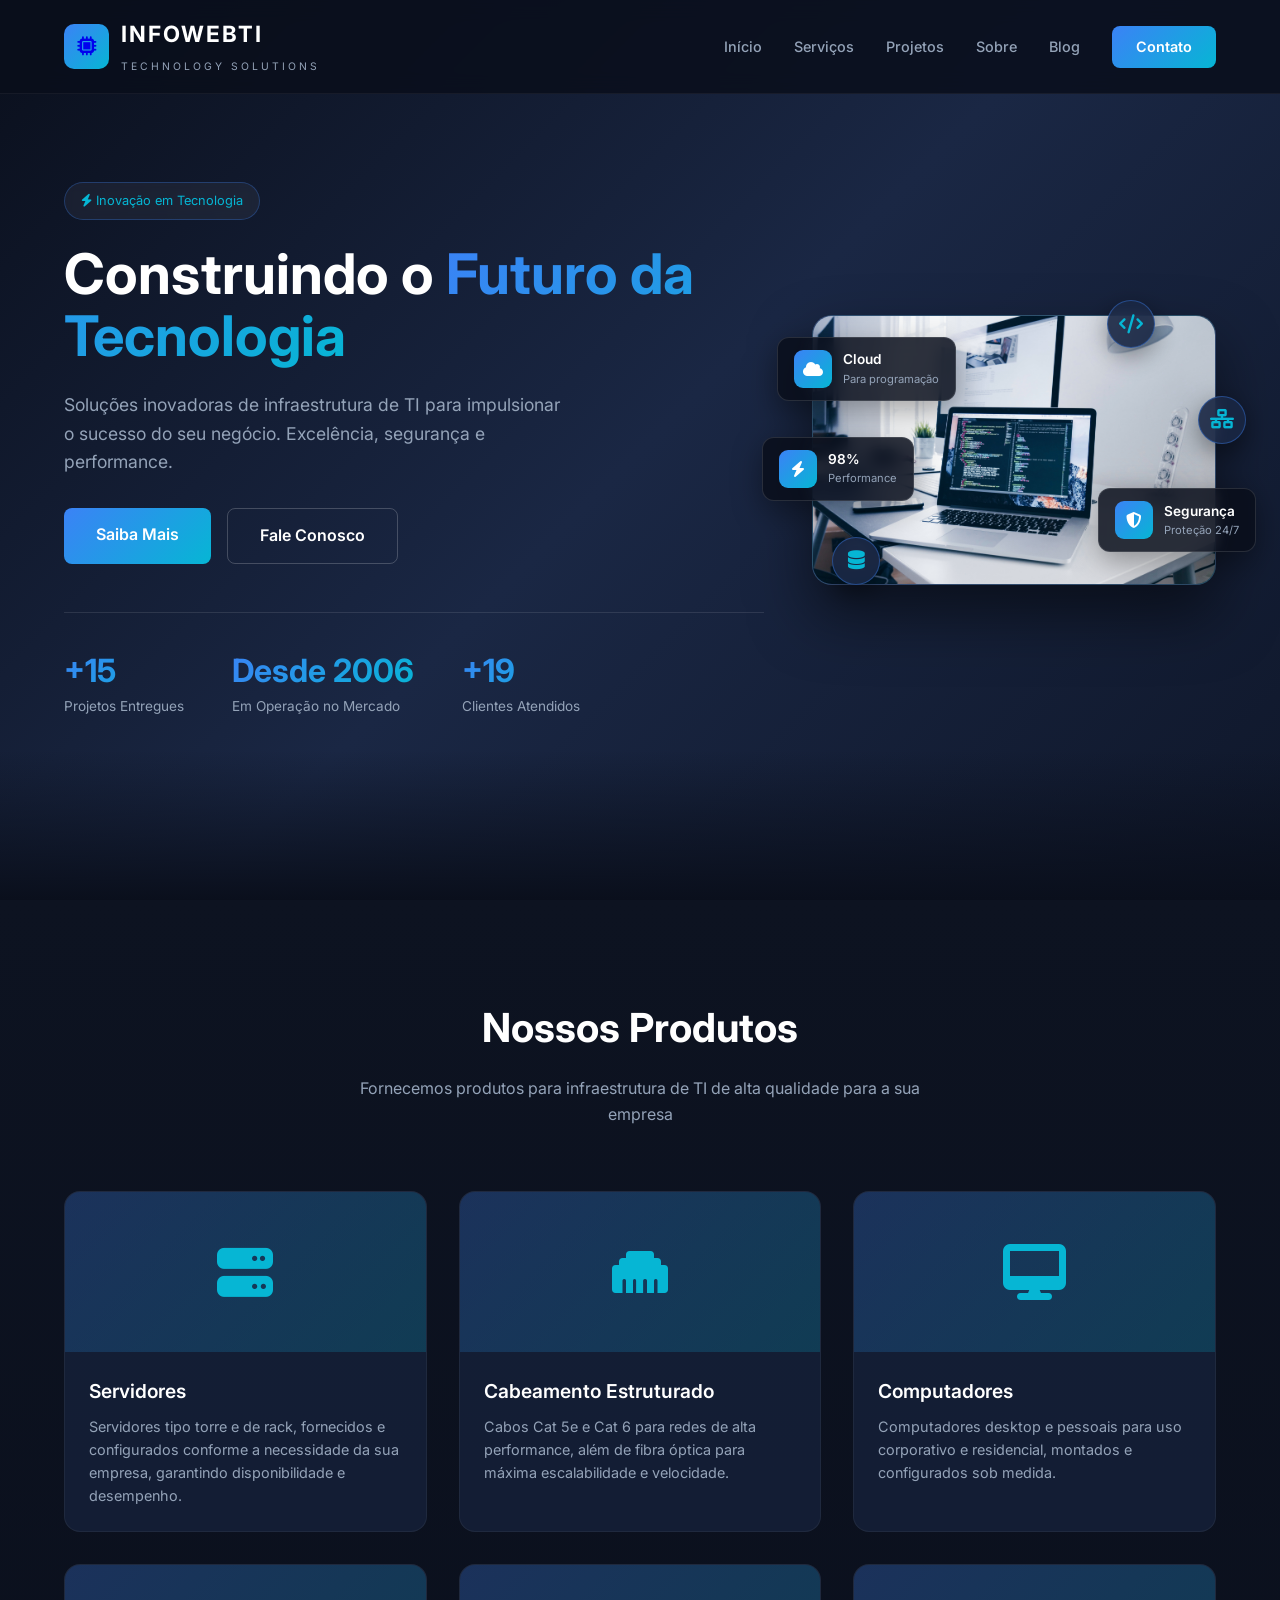
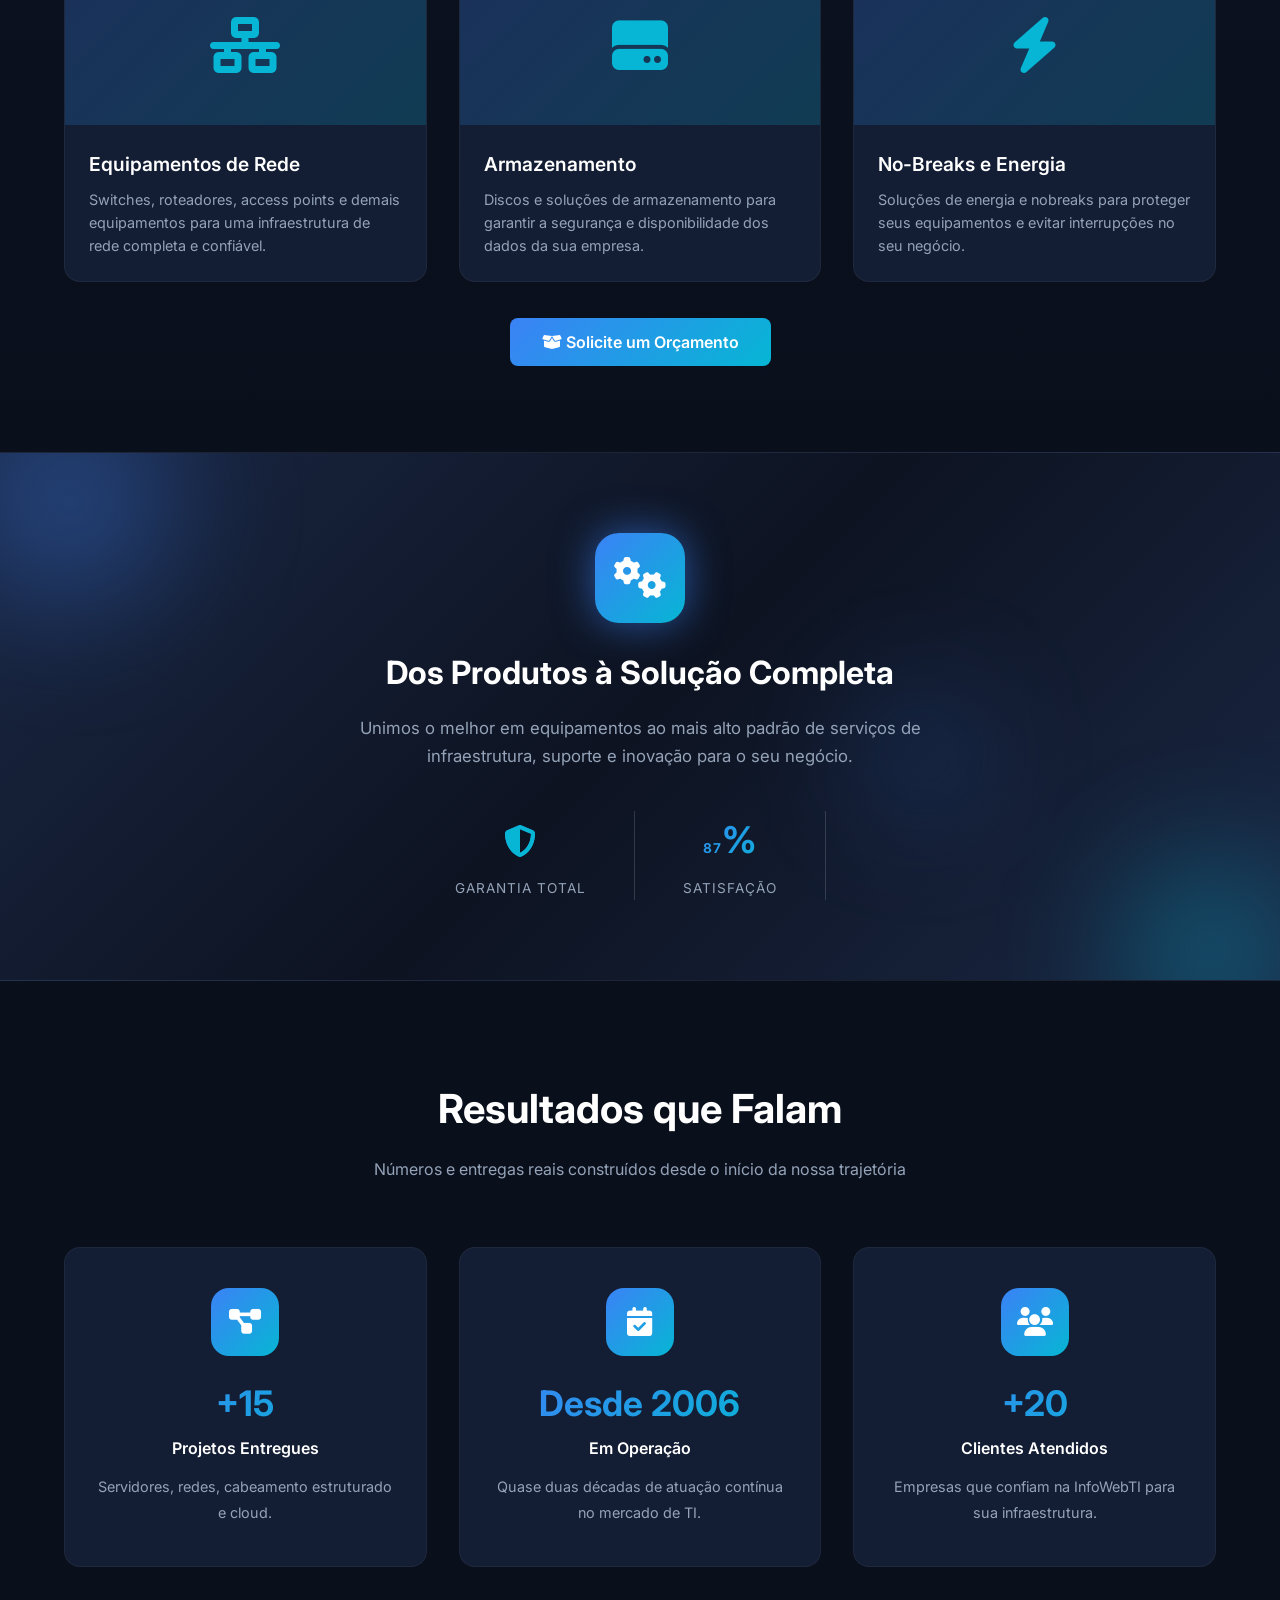
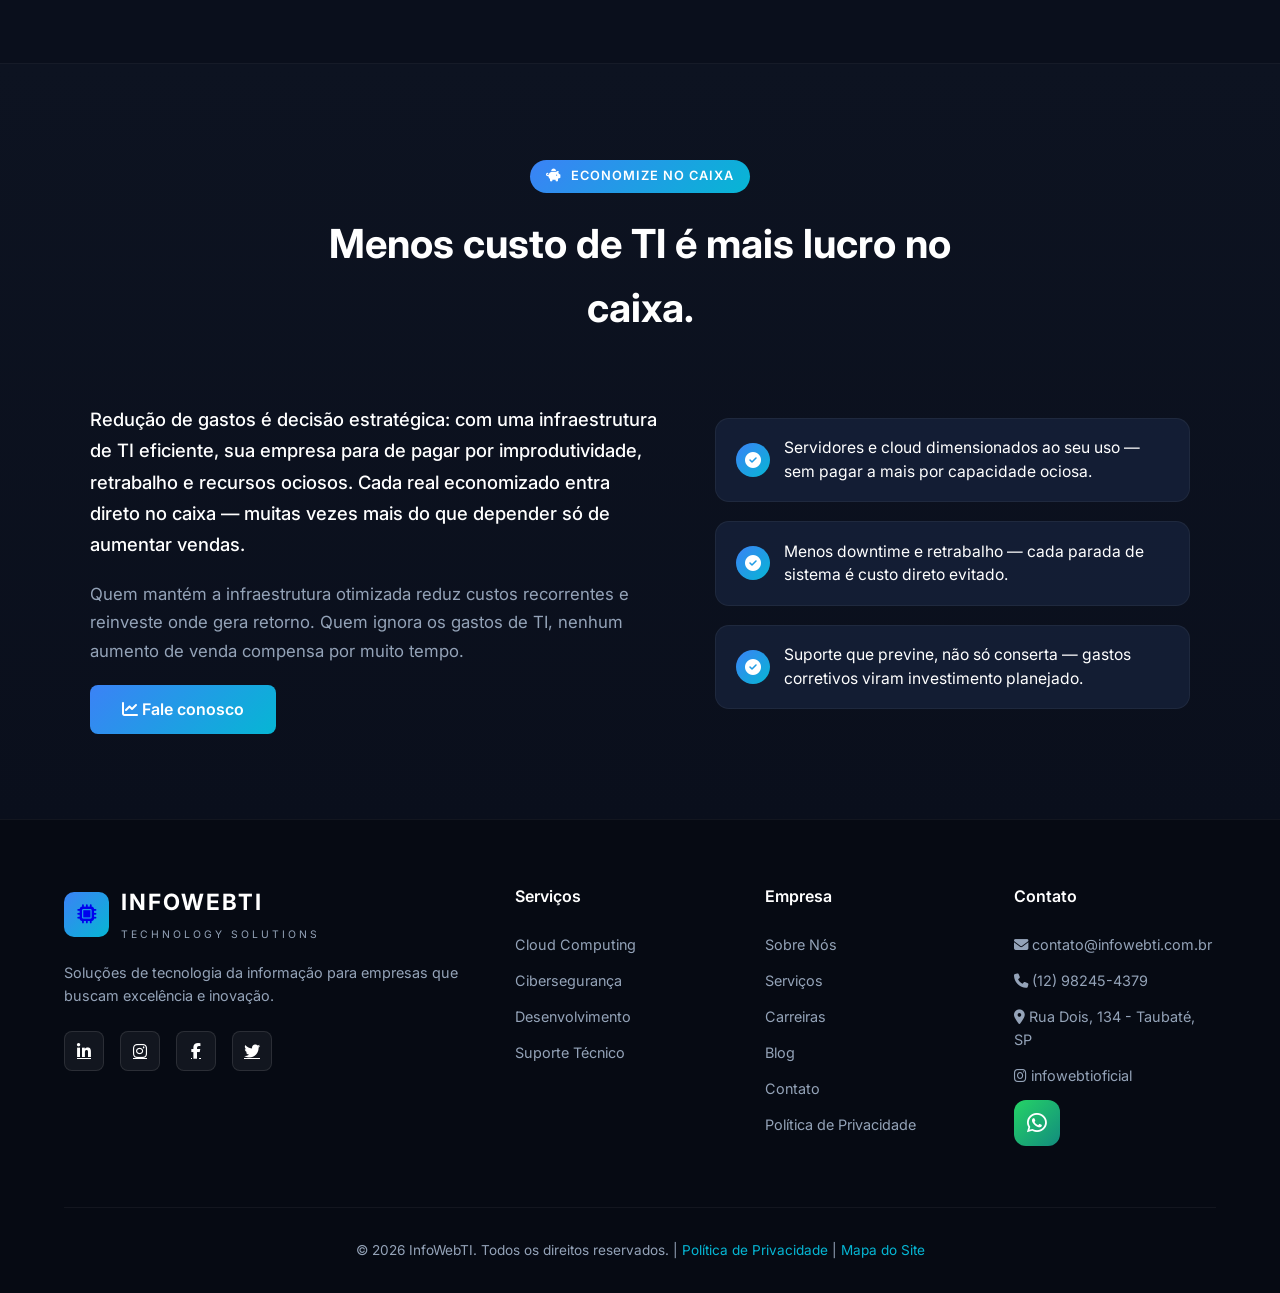
==== commit 5b47a3b4: "Adiciona secao de economia na home, botao WhatsApp no rodape dos artigos e vincula pagina real do Fa" ====
--- a/infowebtipages/index.html
+++ b/infowebtipages/index.html
@@ -19,9 +19,10 @@
     <meta property="og:url" content="https://www.infowebti.com.br/" />
     <meta property="og:site_name" content="Infowebti Soluções Tecnológicas" />
     <meta property="og:locale" content="pt_BR" />
-    <meta property="article:author" content="https://www.facebook.com/infowebti" />
-    <meta property="article:publisher" content="https://www.facebook.com/infowebti" />
+    <meta property="article:author" content="https://www.facebook.com/profile.php?id=100083200977364" />
+    <meta property="article:publisher" content="https://www.facebook.com/profile.php?id=100083200977364" />
     <link rel="me" href="https://www.instagram.com/infowebtioficial" />
+    <link rel="me" href="https://www.facebook.com/profile.php?id=100083200977364" />
     <meta property="twitter:domain" content="https://www.infowebti.com.br" />
     <meta property="twitter:title" content="Infowebti, empresa de informática prestando serviços especializados em infraestrutura, suporte helpdesk, manutenção e desenvolvimento" />
     <meta property="twitter:description" content="Infowebti, empresa de informática prestando serviços especializados em infraestrutura, suporte, helpdesk, manutenção e desenvolvimento" />
@@ -63,7 +64,7 @@
         },
         "sameAs": [
             "https://www.instagram.com/infowebtioficial",
-            "https://www.facebook.com/100083200977364"
+            "https://www.facebook.com/profile.php?id=100083200977364"
         ]
     }
     </script>
@@ -242,6 +243,28 @@
                 <p>Clientes Atendidos</p>
                 <span>Empresas que confiam na InfoWebTI para sua infraestrutura.</span>
             </div>
+        </div>
+    </section>
+
+    <!-- Economia de Custos de TI Section -->
+    <section class="economia section" id="economia">
+        <div class="section-header animate-on-scroll">
+            <span class="section-kick"><i class="fas fa-piggy-bank"></i> Economize no caixa</span>
+            <h2>Menos custo de TI é mais lucro no caixa.</h2>
+        </div>
+        <div class="economia-box animate-on-scroll">
+            <div class="economia-tese">
+                <p class="economia-gt">Redução de gastos é decisão estratégica: com uma infraestrutura de TI eficiente, sua empresa para de pagar por improdutividade, retrabalho e recursos ociosos. Cada real economizado entra direto no caixa — muitas vezes mais do que depender só de aumentar vendas.</p>
+                <p class="economia-gc">Quem mantém a infraestrutura otimizada reduz custos recorrentes e reinveste onde gera retorno. Quem ignora os gastos de TI, nenhum aumento de venda compensa por muito tempo.</p>
+                <div class="economia-cta">
+                    <a href="contato.html" class="btn-primary"><i class="fas fa-chart-line"></i> Fale conosco</a>
+                </div>
+            </div>
+            <ul class="economia-list">
+                <li class="animate-on-scroll"><span class="economia-check"><i class="fas fa-check-circle"></i></span>Servidores e cloud dimensionados ao seu uso — sem pagar a mais por capacidade ociosa.</li>
+                <li class="animate-on-scroll"><span class="economia-check"><i class="fas fa-check-circle"></i></span>Menos downtime e retrabalho — cada parada de sistema é custo direto evitado.</li>
+                <li class="animate-on-scroll"><span class="economia-check"><i class="fas fa-check-circle"></i></span>Suporte que previne, não só conserta — gastos corretivos viram investimento planejado.</li>
+            </ul>
         </div>
     </section>
 
@@ -260,7 +283,7 @@
                 <div class="social-links">
                     <a href="#"><i class="fab fa-linkedin-in"></i></a>
                     <a href="https://www.instagram.com/infowebtioficial" target="_blank" rel="me" aria-label="Instagram"><i class="fab fa-instagram"></i></a>
-                    <a href="https://www.facebook.com/100083200977364/posts/1119317194184969/?mibextid=rS40aB7S9Ucbxw6v"><i class="fab fa-facebook-f"></i></a>
+                    <a href="https://www.facebook.com/profile.php?id=100083200977364" target="_blank" rel="me" aria-label="Facebook"><i class="fab fa-facebook-f"></i></a>
                     <a href="#"><i class="fab fa-twitter"></i></a>
                 </div>
             </div>
--- a/infowebtipages/css/style.css
+++ b/infowebtipages/css/style.css
@@ -997,6 +997,104 @@
     }
 }
 
+/* Economia de Custos de TI Section */
+.economia {
+    padding: 6rem 5%;
+    background: linear-gradient(180deg, #0d1321 0%, var(--primary-dark) 100%);
+    border-top: 1px solid rgba(255, 255, 255, 0.05);
+}
+
+.economia .section-kick {
+    display: inline-flex;
+    align-items: center;
+    gap: 0.6rem;
+    padding: 0.4rem 1rem;
+    background: linear-gradient(135deg, var(--accent-blue), var(--accent-cyan));
+    border-radius: 50px;
+    font-size: 0.8rem;
+    font-weight: 600;
+    text-transform: uppercase;
+    letter-spacing: 1px;
+    margin-bottom: 1.2rem;
+}
+
+.economia .section-header h2 {
+    max-width: 700px;
+    margin: 0 auto 1rem;
+}
+
+.economia-box {
+    display: grid;
+    grid-template-columns: 1.2fr 1fr;
+    gap: 3.5rem;
+    align-items: center;
+    max-width: 1100px;
+    margin: 0 auto;
+}
+
+.economia-tese p {
+    color: var(--text-gray);
+    font-size: 1.05rem;
+    line-height: 1.7;
+}
+
+.economia-tese .economia-gt {
+    color: var(--text-light);
+    font-size: 1.15rem;
+    font-weight: 500;
+    margin-bottom: 1.2rem;
+}
+
+.economia-tese .economia-gc {
+    margin-bottom: 2rem;
+}
+
+.economia-list {
+    list-style: none;
+    display: flex;
+    flex-direction: column;
+    gap: 1.2rem;
+}
+
+.economia-list li {
+    display: flex;
+    align-items: center;
+    gap: 0.9rem;
+    background: var(--card-bg);
+    border: 1px solid rgba(255, 255, 255, 0.05);
+    border-radius: 14px;
+    padding: 1.1rem 1.2rem;
+    color: var(--text-light);
+    font-size: 0.98rem;
+    line-height: 1.5;
+    transition: border-color 0.3s ease, transform 0.3s ease;
+}
+
+.economia-list li:hover {
+    border-color: rgba(59, 130, 246, 0.35);
+    transform: translateX(6px);
+}
+
+.economia-check {
+    flex-shrink: 0;
+    width: 34px;
+    height: 34px;
+    border-radius: 50%;
+    background: linear-gradient(135deg, var(--accent-blue), var(--accent-cyan));
+    display: flex;
+    align-items: center;
+    justify-content: center;
+    font-size: 1rem;
+    color: var(--text-light);
+}
+
+@media (max-width: 900px) {
+    .economia-box {
+        grid-template-columns: 1fr;
+        gap: 2.5rem;
+    }
+}
+
 /* Projects Section */
 .projects {
     padding: 6rem 5%;
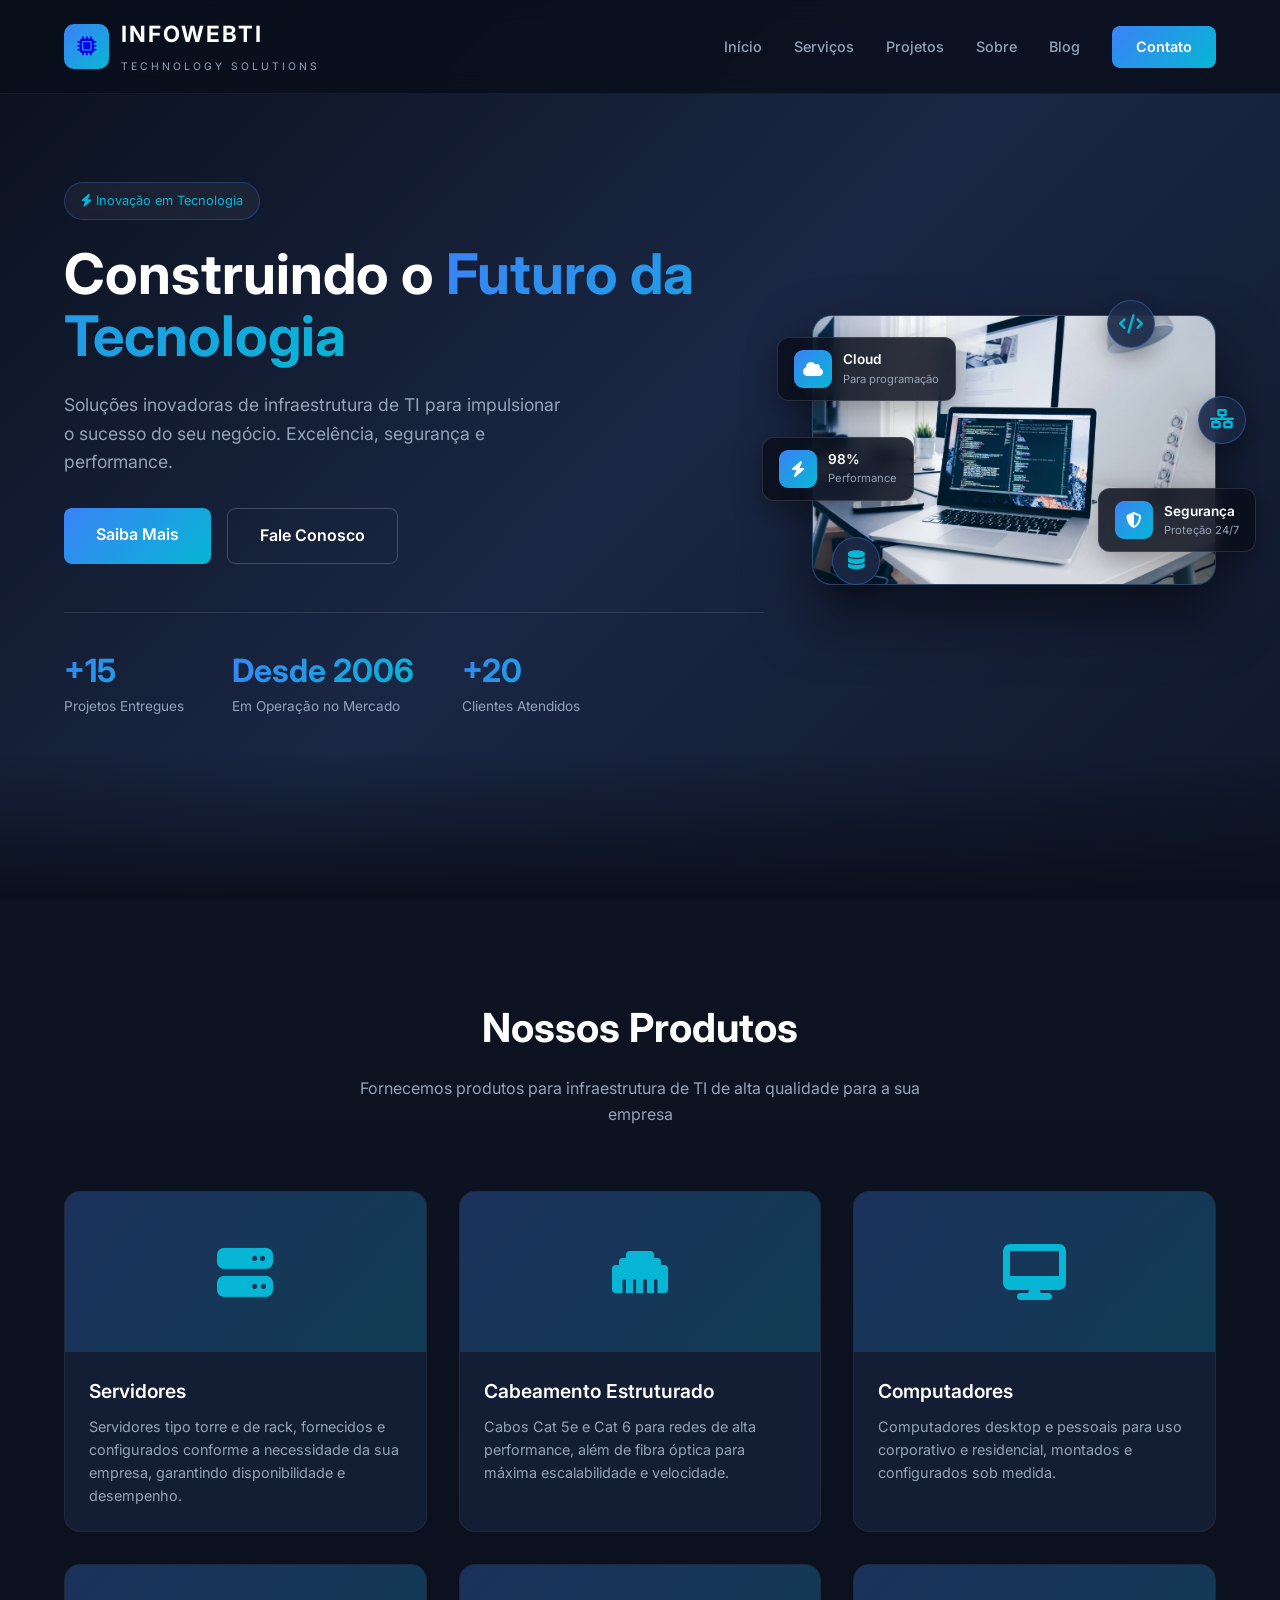
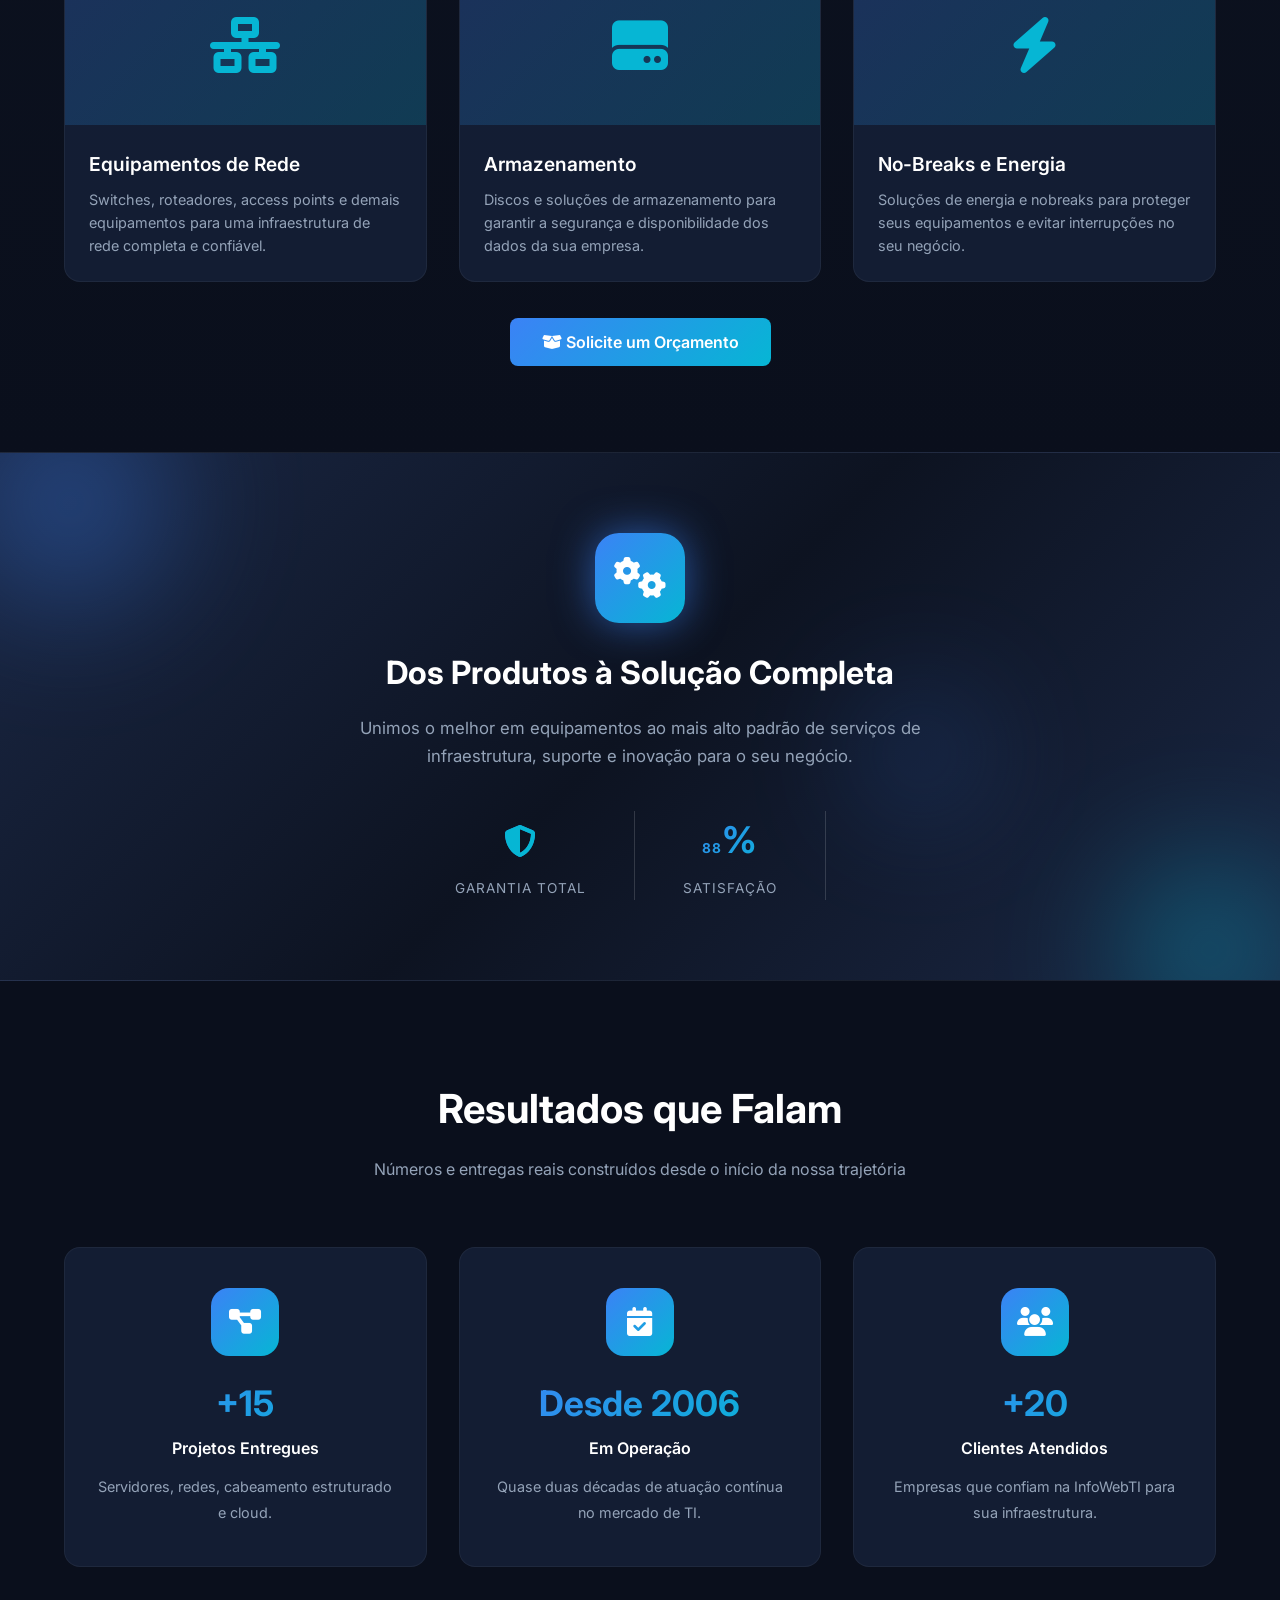
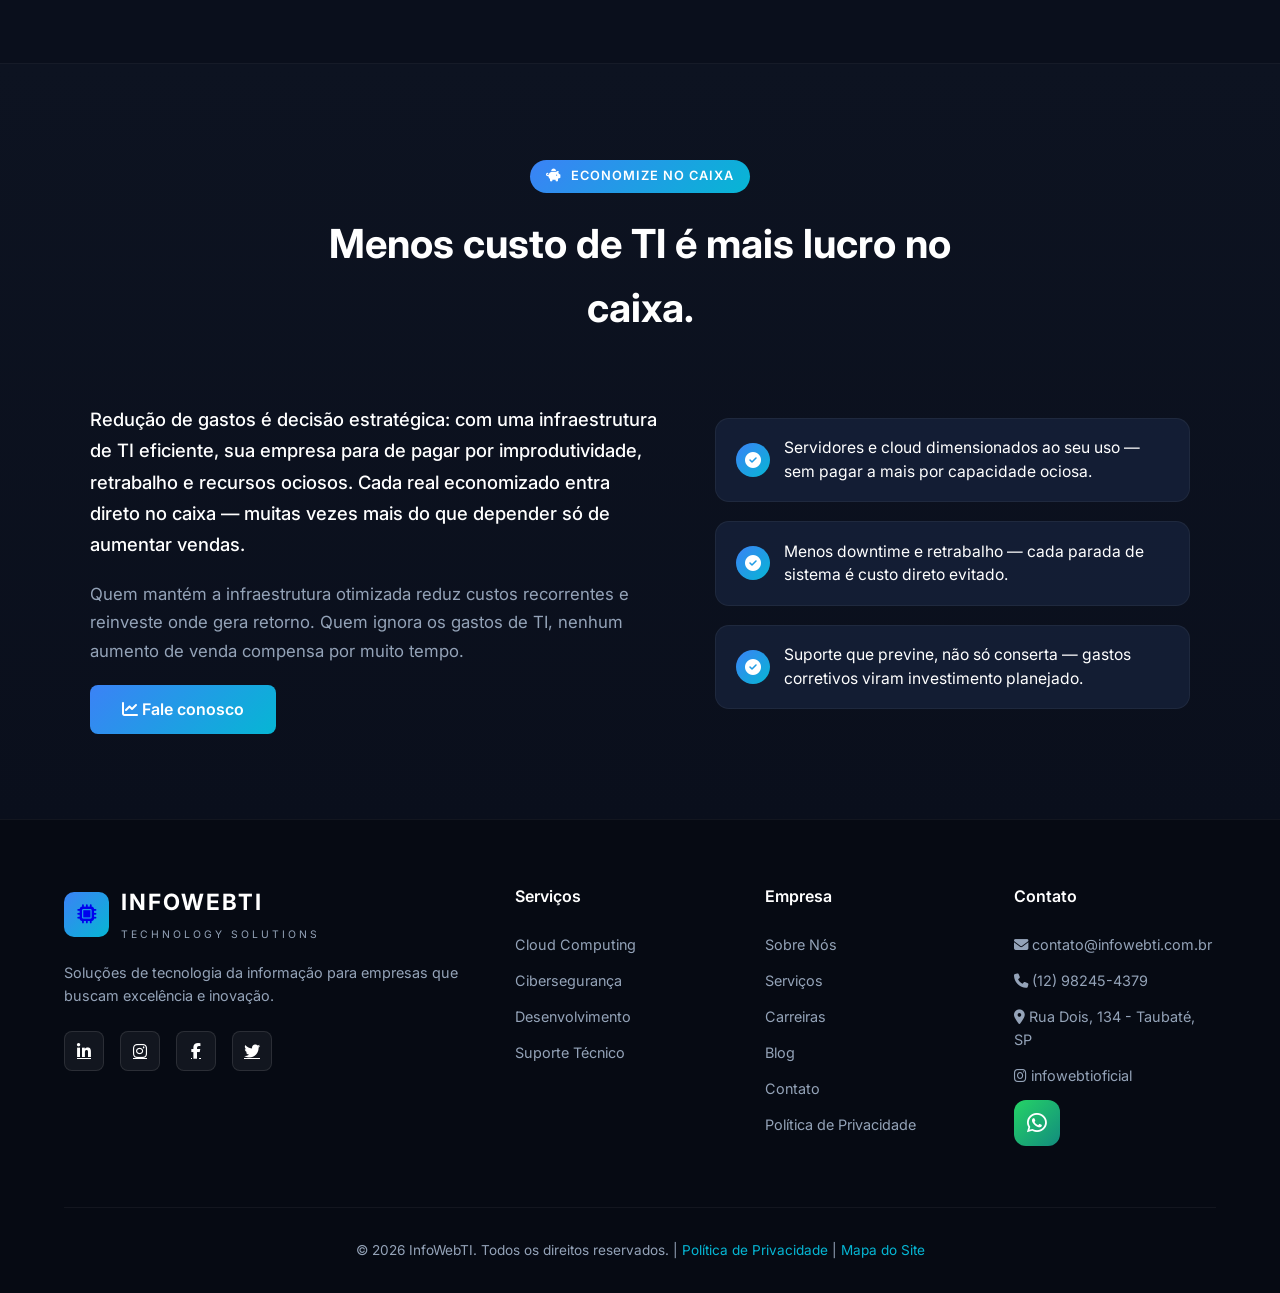
==== commit 5b79a299: "feat: acessibilidade VLibras nas 8 páginas do site - Widget de Libras (Gov.br) adicionado a todas as" ====
--- a/infowebtipages/index.html
+++ b/infowebtipages/index.html
@@ -318,5 +318,15 @@
     </footer>
 
     <script src="js/script.js?v=1.2"></script>
+    <div vw class="enabled">
+        <div vw-access-button class="active"></div>
+        <div vw-plugin-wrapper>
+            <div class="vw-plugin-top-wrapper"></div>
+        </div>
+    </div>
+    <script src="https://vlibras.gov.br/app/vlibras-plugin.js"></script>
+    <script>
+        new window.VLibras.Widget('https://vlibras.gov.br/app');
+    </script>
 </body>
 </html>
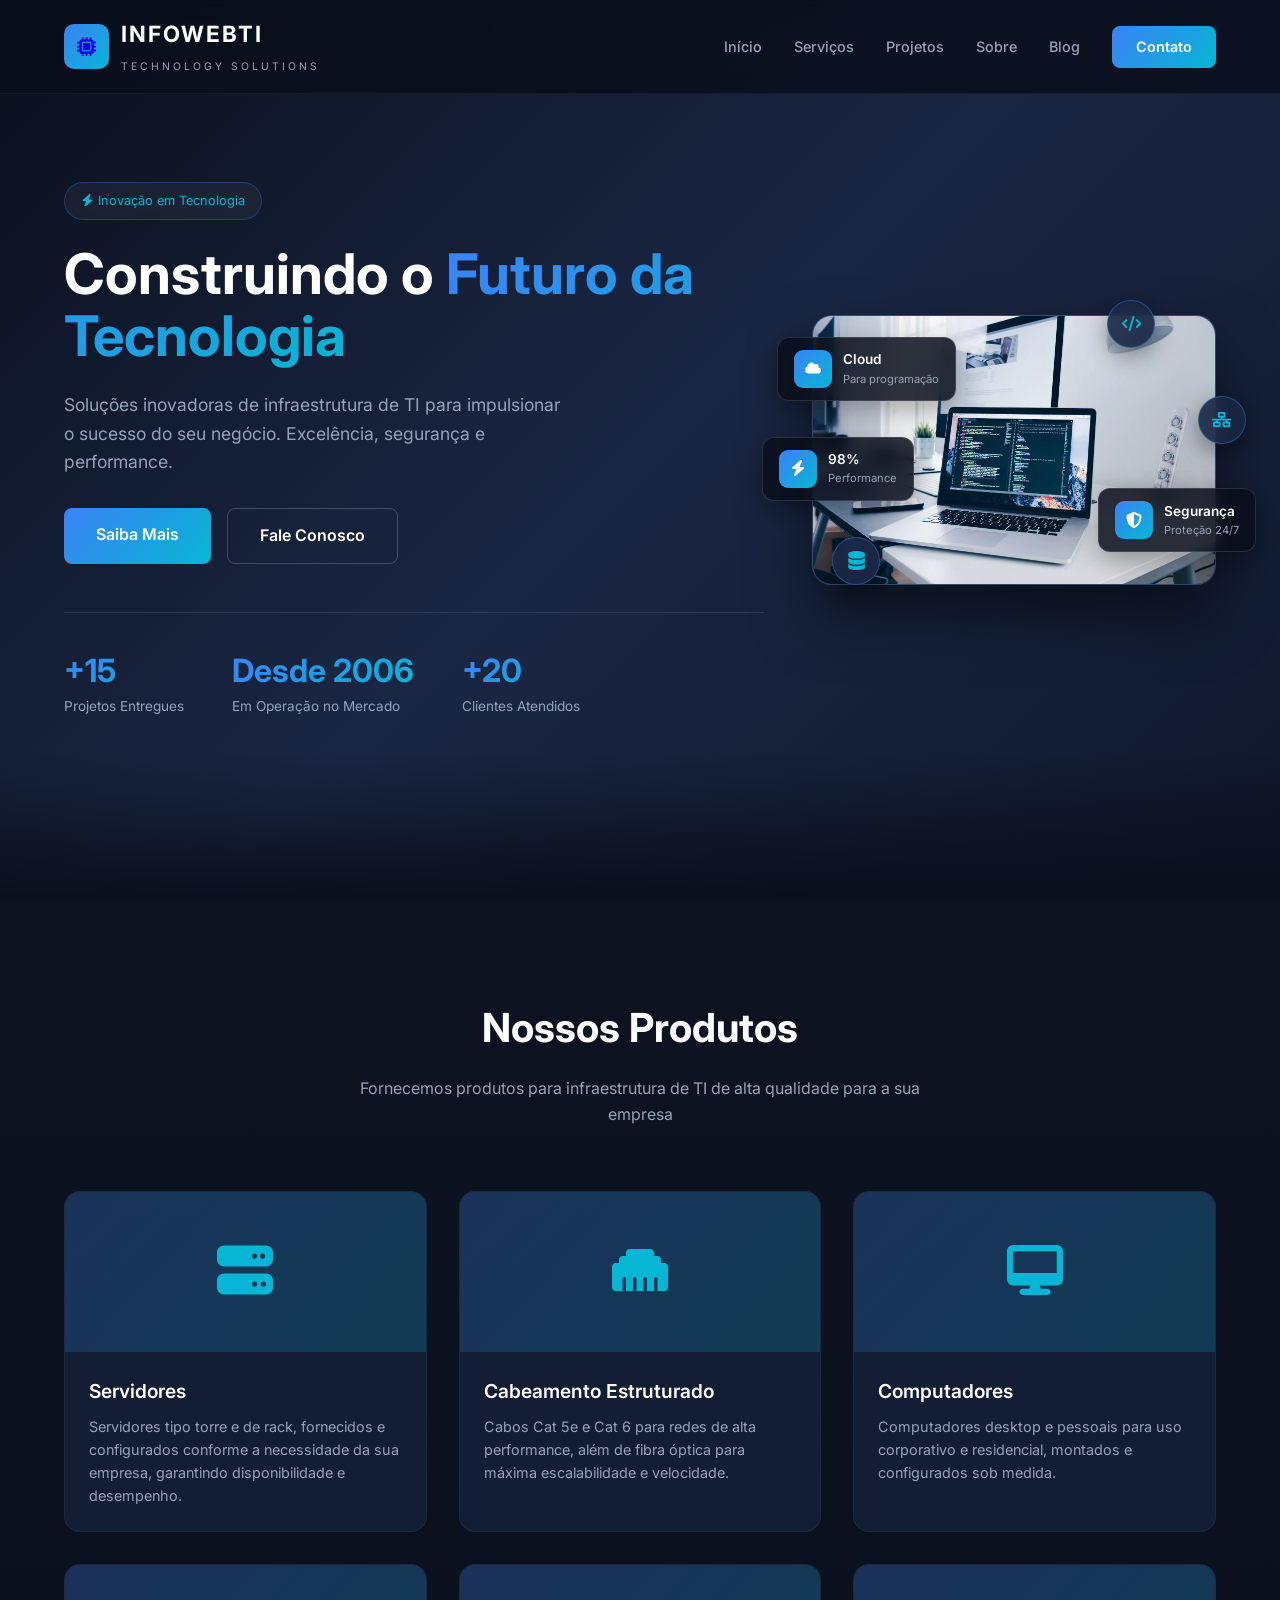
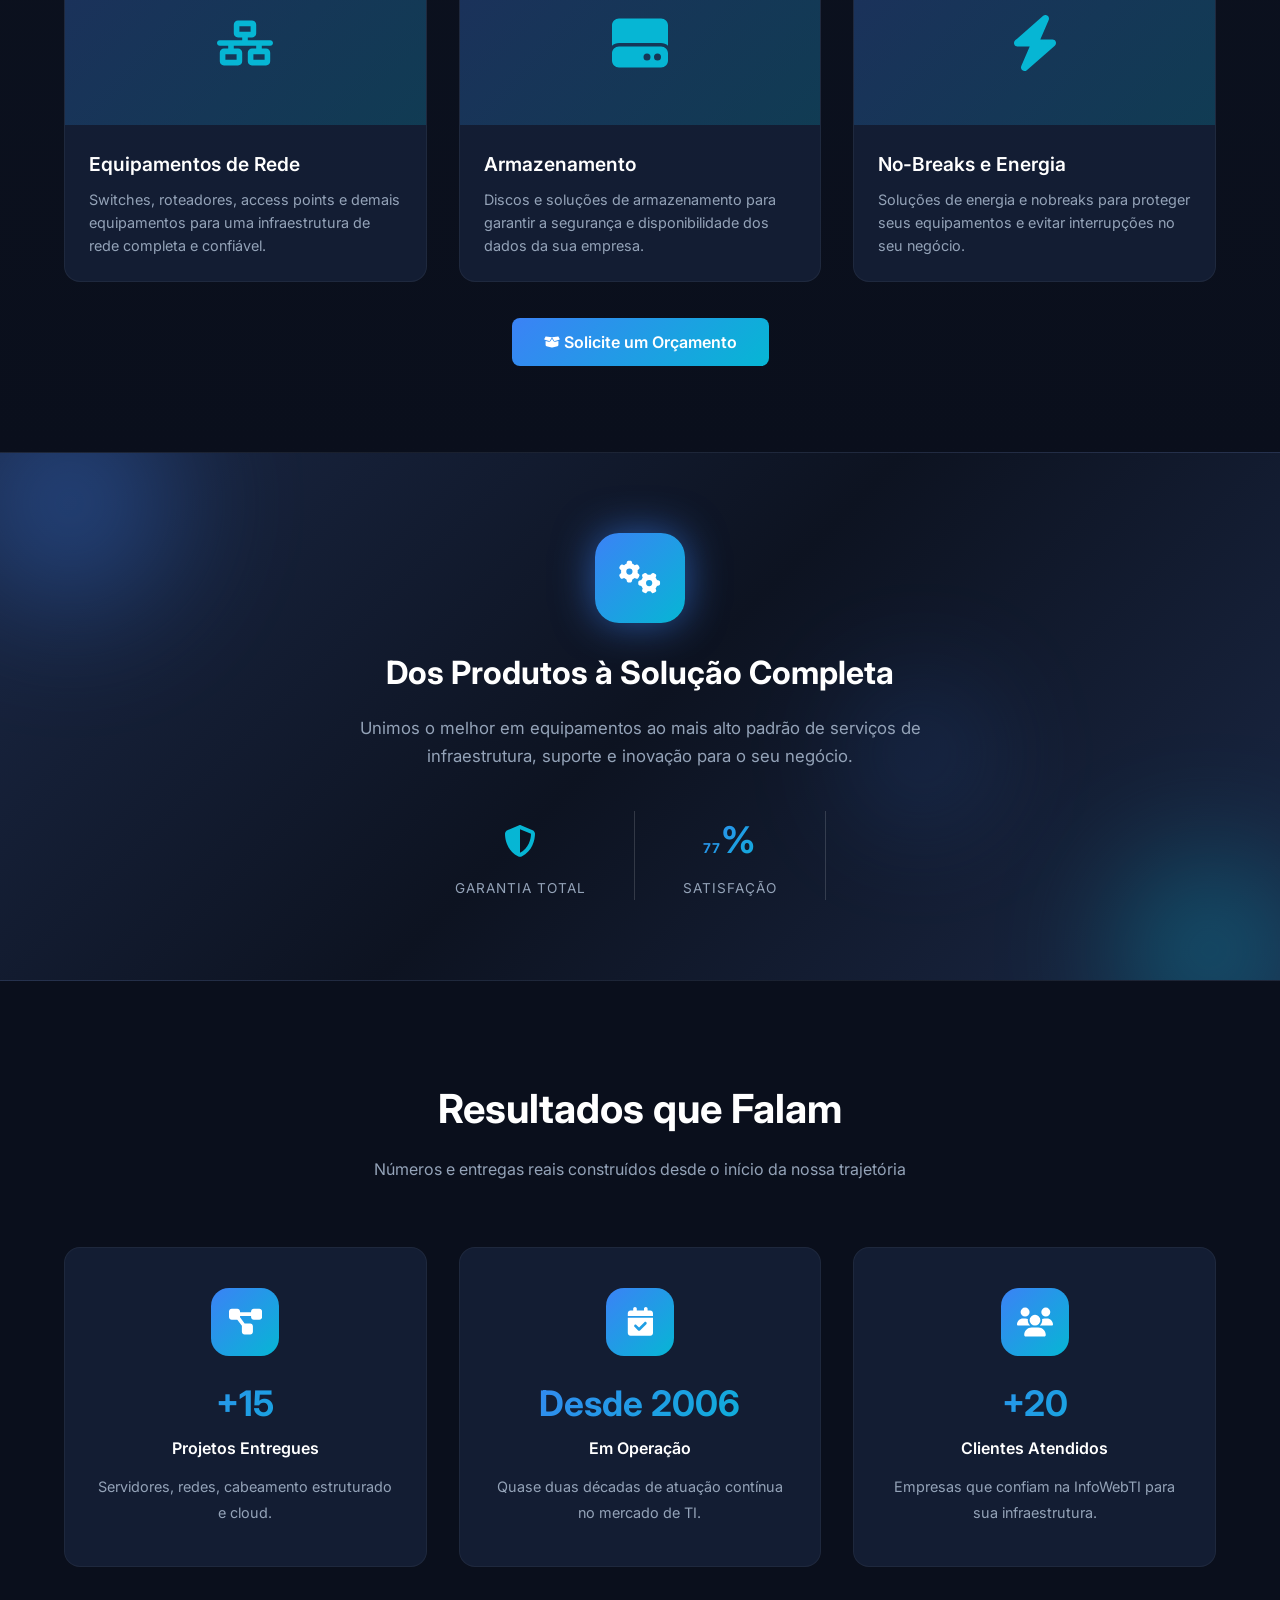
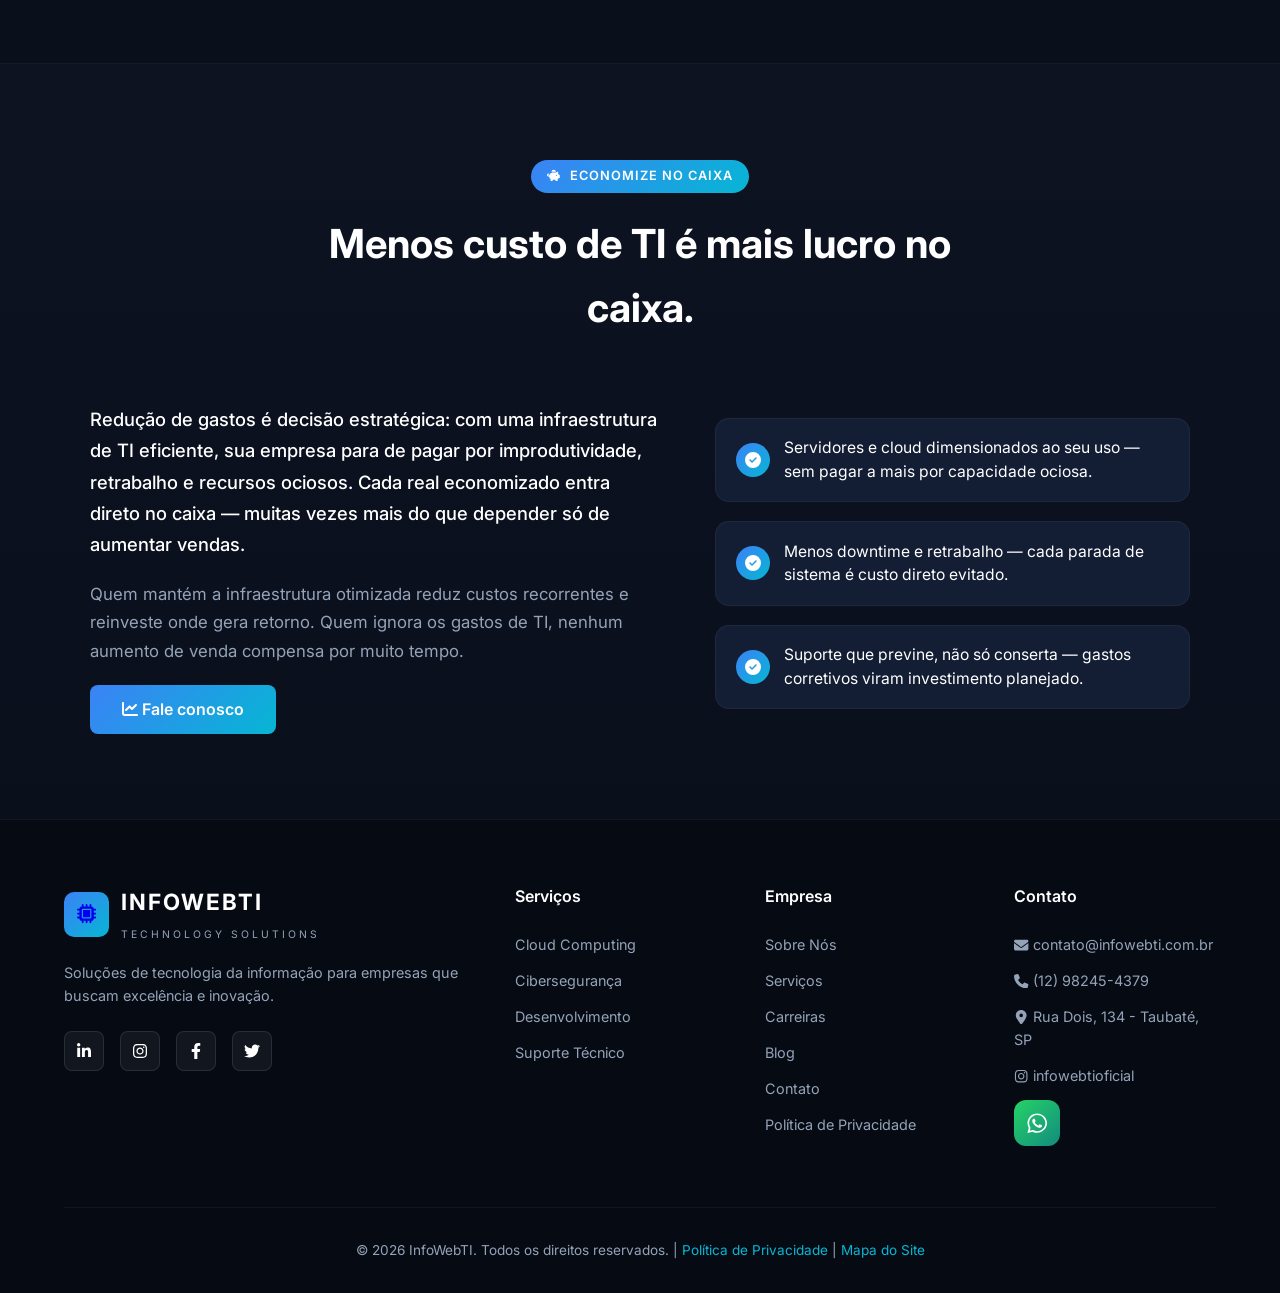
==== commit 94e47a14: "perf: otimiza imagens WebP, cache/gzip (.htaccess) e lazyload; publicada no ar" ====
--- a/infowebtipages/index.html
+++ b/infowebtipages/index.html
@@ -1,4 +1,4 @@
-<!DOCTYPE html>
+﻿<!DOCTYPE html>
 <html lang="pt-BR">
 <head>
     <meta charset="UTF-8">
@@ -36,7 +36,17 @@
     <!-- ===== FIM DAS TAGS SEO ===== -->
     <title>InfoWebTI | Soluções de Infraestrutura</title>
     <link href="https://fonts.googleapis.com/css2?family=Inter:wght@300;400;500;600;700;800&display=swap" rel="stylesheet">
-    <link rel="stylesheet" href="https://cdnjs.cloudflare.com/ajax/libs/font-awesome/6.4.0/css/all.min.css">
+    <style>
+    .fas, .far, .fab { font-style: normal; }
+    .fas svg, .far svg, .fab svg { vertical-align: -0.125em; display: inline-block; }
+    .band-stat h3 i svg { fill: var(--accent-cyan); }
+    .depoimento-icon i { display: flex; align-items: center; justify-content: center; }
+    .depoimento-icon svg { width: 1.25em; height: 1.25em; }
+    .depoimento-icon i.fa-project-diagram svg { width: 1.15em; height: 1.15em; }
+    .depoimento-icon i.fa-calendar-check svg { width: 1em; height: 1em; }
+    .footer-column a i svg { vertical-align: -0.15em; }
+    .footer-column a .fa-phone svg { width: 1em; height: 1em; vertical-align: -0.12em; }
+  </style>
     <link rel="stylesheet" href="css/style.css?v=1.2">
         <link rel="icon" type="image/png" sizes="32x32" href="img/favicon-32x32.png">
     <link rel="icon" type="image/png" sizes="16x16" href="img/favicon-16x16.png">
@@ -73,7 +83,7 @@
     <!-- Header -->
     <header id="header">
         <a href="index.html" class="logo">
-            <div class="logo-icon"><i class="fas fa-microchip"></i></div>
+            <div class="logo-icon"><i class="fas fa-microchip"><svg xmlns="http://www.w3.org/2000/svg" viewBox="0 0 512 512" width="1em" height="1em" fill="currentColor" aria-hidden="true" focusable="false"><path d="M176 24c0-13.3-10.7-24-24-24s-24 10.7-24 24V64c-35.3 0-64 28.7-64 64H24c-13.3 0-24 10.7-24 24s10.7 24 24 24H64v56H24c-13.3 0-24 10.7-24 24s10.7 24 24 24H64v56H24c-13.3 0-24 10.7-24 24s10.7 24 24 24H64c0 35.3 28.7 64 64 64v40c0 13.3 10.7 24 24 24s24-10.7 24-24V448h56v40c0 13.3 10.7 24 24 24s24-10.7 24-24V448h56v40c0 13.3 10.7 24 24 24s24-10.7 24-24V448c35.3 0 64-28.7 64-64h40c13.3 0 24-10.7 24-24s-10.7-24-24-24H448V280h40c13.3 0 24-10.7 24-24s-10.7-24-24-24H448V176h40c13.3 0 24-10.7 24-24s-10.7-24-24-24H448c0-35.3-28.7-64-64-64V24c0-13.3-10.7-24-24-24s-24 10.7-24 24V64H280V24c0-13.3-10.7-24-24-24s-24 10.7-24 24V64H176V24zM160 128H352c17.7 0 32 14.3 32 32V352c0 17.7-14.3 32-32 32H160c-17.7 0-32-14.3-32-32V160c0-17.7 14.3-32 32-32zm192 32H160V352H352V160z"/></svg></i></div>
             <div class="logo-text">
                 <h1>INFOWEBTI</h1>
                 <span>Technology Solutions</span>
@@ -97,7 +107,7 @@
     <!-- Hero Section -->
     <section class="hero" id="home">
         <div class="hero-content">
-            <span class="hero-badge"><i class="fas fa-bolt"></i> Inovação em Tecnologia</span>
+            <span class="hero-badge"><i class="fas fa-bolt"><svg xmlns="http://www.w3.org/2000/svg" viewBox="0 0 448 512" width="1em" height="1em" fill="currentColor" aria-hidden="true" focusable="false"><path d="M349.4 44.6c5.9-13.7 1.5-29.7-10.6-38.5s-28.6-8-39.9 1.8l-256 224c-10 8.8-13.6 22.9-8.9 35.3S50.7 288 64 288H175.5L98.6 467.4c-5.9 13.7-1.5 29.7 10.6 38.5s28.6 8 39.9-1.8l256-224c10-8.8 13.6-22.9 8.9-35.3s-16.6-20.7-30-20.7H272.5L349.4 44.6z"/></svg></i> Inovação em Tecnologia</span>
             <h2>Construindo o <span>Futuro da Tecnologia</span></h2>
             <p>Soluções inovadoras de infraestrutura de TI para impulsionar o sucesso do seu negócio. Excelência, segurança e performance.</p>
             <div class="hero-buttons">
@@ -122,32 +132,35 @@
 
         <div class="hero-visual">
             <div class="hero-image">
-                <img src="img/computador-hero.jpg" alt="Computador e tecnologia">
+                <picture>
+                    <source type="image/webp" srcset="img/computador-hero.webp">
+                    <img src="img/computador-hero.jpg" alt="computador-hero" fetchpriority="high" width="1600" height="1065">
+                </picture>
             </div>
             <div class="float-card float-card-1">
-                <div class="float-icon"><i class="fas fa-cloud"></i></div>
+                <div class="float-icon"><i class="fas fa-cloud"><svg xmlns="http://www.w3.org/2000/svg" viewBox="0 0 640 512" width="1em" height="1em" fill="currentColor" aria-hidden="true" focusable="false"><path d="M0 336c0 79.5 64.5 144 144 144H512c70.7 0 128-57.3 128-128c0-61.9-44-113.6-102.4-125.4c4.1-10.7 6.4-22.4 6.4-34.6c0-53-43-96-96-96c-19.7 0-38.1 6-53.3 16.2C367 64.2 315.3 32 256 32C167.6 32 96 103.6 96 192c0 2.7 .1 5.4 .2 8.1C40.2 219.8 0 273.2 0 336z"/></svg></i></div>
                 <div class="float-text">
                     <strong>Cloud</strong>
                     <span>Para programação</span>
                 </div>
             </div>
             <div class="float-card float-card-2">
-                <div class="float-icon"><i class="fas fa-shield-alt"></i></div>
+                <div class="float-icon"><i class="fas fa-shield-alt"><svg xmlns="http://www.w3.org/2000/svg" viewBox="0 0 512 512" width="1em" height="1em" fill="currentColor" aria-hidden="true" focusable="false"><path d="M256 0c4.6 0 9.2 1 13.4 2.9L457.7 82.8c22 9.3 38.4 31 38.3 57.2c-.5 99.2-41.3 280.7-213.6 363.2c-16.7 8-36.1 8-52.8 0C57.3 420.7 16.5 239.2 16 140c-.1-26.2 16.3-47.9 38.3-57.2L242.7 2.9C246.8 1 251.4 0 256 0zm0 66.8V444.8C394 378 431.1 230.1 432 141.4L256 66.8l0 0z"/></svg></i></div>
                 <div class="float-text">
                     <strong>Segurança</strong>
                     <span>Proteção 24/7</span>
                 </div>
             </div>
             <div class="float-card float-card-3">
-                <div class="float-icon"><i class="fas fa-bolt"></i></div>
+                <div class="float-icon"><i class="fas fa-bolt"><svg xmlns="http://www.w3.org/2000/svg" viewBox="0 0 448 512" width="1em" height="1em" fill="currentColor" aria-hidden="true" focusable="false"><path d="M349.4 44.6c5.9-13.7 1.5-29.7-10.6-38.5s-28.6-8-39.9 1.8l-256 224c-10 8.8-13.6 22.9-8.9 35.3S50.7 288 64 288H175.5L98.6 467.4c-5.9 13.7-1.5 29.7 10.6 38.5s28.6 8 39.9-1.8l256-224c10-8.8 13.6-22.9 8.9-35.3s-16.6-20.7-30-20.7H272.5L349.4 44.6z"/></svg></i></div>
                 <div class="float-text">
                     <strong>98%</strong>
                     <span>Performance</span>
                 </div>
             </div>
-            <div class="float-chip chip-1"><i class="fas fa-code"></i></div>
-            <div class="float-chip chip-2"><i class="fas fa-database"></i></div>
-            <div class="float-chip chip-3"><i class="fas fa-network-wired"></i></div>
+            <div class="float-chip chip-1"><i class="fas fa-code"><svg xmlns="http://www.w3.org/2000/svg" viewBox="0 0 640 512" width="1em" height="1em" fill="currentColor" aria-hidden="true" focusable="false"><path d="M392.8 1.2c-17-4.9-34.7 5-39.6 22l-128 448c-4.9 17 5 34.7 22 39.6s34.7-5 39.6-22l128-448c4.9-17-5-34.7-22-39.6zm80.6 120.1c-12.5 12.5-12.5 32.8 0 45.3L562.7 256l-89.4 89.4c-12.5 12.5-12.5 32.8 0 45.3s32.8 12.5 45.3 0l112-112c12.5-12.5 12.5-32.8 0-45.3l-112-112c-12.5-12.5-32.8-12.5-45.3 0zm-306.7 0c-12.5-12.5-32.8-12.5-45.3 0l-112 112c-12.5 12.5-12.5 32.8 0 45.3l112 112c12.5 12.5 32.8 12.5 45.3 0s12.5-32.8 0-45.3L77.3 256l89.4-89.4c12.5-12.5 12.5-32.8 0-45.3z"/></svg></i></div>
+            <div class="float-chip chip-2"><i class="fas fa-database"><svg xmlns="http://www.w3.org/2000/svg" viewBox="0 0 448 512" width="1em" height="1em" fill="currentColor" aria-hidden="true" focusable="false"><path d="M448 80v48c0 44.2-100.3 80-224 80S0 172.2 0 128V80C0 35.8 100.3 0 224 0S448 35.8 448 80zM393.2 214.7c20.8-7.4 39.9-16.9 54.8-28.6V288c0 44.2-100.3 80-224 80S0 332.2 0 288V186.1c14.9 11.8 34 21.2 54.8 28.6C99.7 230.7 159.5 240 224 240s124.3-9.3 169.2-25.3zM0 346.1c14.9 11.8 34 21.2 54.8 28.6C99.7 390.7 159.5 400 224 400s124.3-9.3 169.2-25.3c20.8-7.4 39.9-16.9 54.8-28.6V432c0 44.2-100.3 80-224 80S0 476.2 0 432V346.1z"/></svg></i></div>
+            <div class="float-chip chip-3"><i class="fas fa-network-wired"><svg xmlns="http://www.w3.org/2000/svg" viewBox="0 0 640 512" width="1em" height="1em" fill="currentColor" aria-hidden="true" focusable="false"><path d="M256 64H384v64H256V64zM240 0c-26.5 0-48 21.5-48 48v96c0 26.5 21.5 48 48 48h48v32H32c-17.7 0-32 14.3-32 32s14.3 32 32 32h96v32H80c-26.5 0-48 21.5-48 48v96c0 26.5 21.5 48 48 48H240c26.5 0 48-21.5 48-48V368c0-26.5-21.5-48-48-48H192V288H448v32H400c-26.5 0-48 21.5-48 48v96c0 26.5 21.5 48 48 48H560c26.5 0 48-21.5 48-48V368c0-26.5-21.5-48-48-48H512V288h96c17.7 0 32-14.3 32-32s-14.3-32-32-32H352V192h48c26.5 0 48-21.5 48-48V48c0-26.5-21.5-48-48-48H240zM96 448V384H224v64H96zm320-64H544v64H416V384z"/></svg></i></div>
         </div>
     </section>
 
@@ -159,38 +172,38 @@
         </div>
         <div class="produtos-grid">
             <div class="produto-card animate-on-scroll">
-                <div class="produto-icon"><i class="fas fa-server"></i></div>
+                <div class="produto-icon"><i class="fas fa-server"><svg xmlns="http://www.w3.org/2000/svg" viewBox="0 0 512 512" width="1em" height="1em" fill="currentColor" aria-hidden="true" focusable="false"><path d="M64 32C28.7 32 0 60.7 0 96v64c0 35.3 28.7 64 64 64H448c35.3 0 64-28.7 64-64V96c0-35.3-28.7-64-64-64H64zm280 72a24 24 0 1 1 0 48 24 24 0 1 1 0-48zm48 24a24 24 0 1 1 48 0 24 24 0 1 1 -48 0zM64 288c-35.3 0-64 28.7-64 64v64c0 35.3 28.7 64 64 64H448c35.3 0 64-28.7 64-64V352c0-35.3-28.7-64-64-64H64zm280 72a24 24 0 1 1 0 48 24 24 0 1 1 0-48zm56 24a24 24 0 1 1 48 0 24 24 0 1 1 -48 0z"/></svg></i></div>
                 <h3>Servidores</h3>
                 <p>Servidores tipo torre e de rack, fornecidos e configurados conforme a necessidade da sua empresa, garantindo disponibilidade e desempenho.</p>
             </div>
             <div class="produto-card animate-on-scroll">
-                <div class="produto-icon"><i class="fas fa-ethernet"></i></div>
+                <div class="produto-icon"><i class="fas fa-ethernet"><svg xmlns="http://www.w3.org/2000/svg" viewBox="0 0 512 512" width="1em" height="1em" fill="currentColor" aria-hidden="true" focusable="false"><path d="M0 224V416c0 17.7 14.3 32 32 32H96V336c0-8.8 7.2-16 16-16s16 7.2 16 16V448h64V336c0-8.8 7.2-16 16-16s16 7.2 16 16V448h64V336c0-8.8 7.2-16 16-16s16 7.2 16 16V448h64V336c0-8.8 7.2-16 16-16s16 7.2 16 16V448h64c17.7 0 32-14.3 32-32V224c0-17.7-14.3-32-32-32H448V160c0-17.7-14.3-32-32-32H384V96c0-17.7-14.3-32-32-32H160c-17.7 0-32 14.3-32 32v32H96c-17.7 0-32 14.3-32 32v32H32c-17.7 0-32 14.3-32 32z"/></svg></i></div>
                 <h3>Cabeamento Estruturado</h3>
                 <p>Cabos Cat 5e e Cat 6 para redes de alta performance, além de fibra óptica para máxima escalabilidade e velocidade.</p>
             </div>
             <div class="produto-card animate-on-scroll">
-                <div class="produto-icon"><i class="fas fa-desktop"></i></div>
+                <div class="produto-icon"><i class="fas fa-desktop"><svg xmlns="http://www.w3.org/2000/svg" viewBox="0 0 576 512" width="1em" height="1em" fill="currentColor" aria-hidden="true" focusable="false"><path d="M64 0C28.7 0 0 28.7 0 64V352c0 35.3 28.7 64 64 64H240l-10.7 32H160c-17.7 0-32 14.3-32 32s14.3 32 32 32H416c17.7 0 32-14.3 32-32s-14.3-32-32-32H346.7L336 416H512c35.3 0 64-28.7 64-64V64c0-35.3-28.7-64-64-64H64zM512 64V288H64V64H512z"/></svg></i></div>
                 <h3>Computadores</h3>
                 <p>Computadores desktop e pessoais para uso corporativo e residencial, montados e configurados sob medida.</p>
             </div>
             <div class="produto-card animate-on-scroll">
-                <div class="produto-icon"><i class="fas fa-network-wired"></i></div>
+                <div class="produto-icon"><i class="fas fa-network-wired"><svg xmlns="http://www.w3.org/2000/svg" viewBox="0 0 640 512" width="1em" height="1em" fill="currentColor" aria-hidden="true" focusable="false"><path d="M256 64H384v64H256V64zM240 0c-26.5 0-48 21.5-48 48v96c0 26.5 21.5 48 48 48h48v32H32c-17.7 0-32 14.3-32 32s14.3 32 32 32h96v32H80c-26.5 0-48 21.5-48 48v96c0 26.5 21.5 48 48 48H240c26.5 0 48-21.5 48-48V368c0-26.5-21.5-48-48-48H192V288H448v32H400c-26.5 0-48 21.5-48 48v96c0 26.5 21.5 48 48 48H560c26.5 0 48-21.5 48-48V368c0-26.5-21.5-48-48-48H512V288h96c17.7 0 32-14.3 32-32s-14.3-32-32-32H352V192h48c26.5 0 48-21.5 48-48V48c0-26.5-21.5-48-48-48H240zM96 448V384H224v64H96zm320-64H544v64H416V384z"/></svg></i></div>
                 <h3>Equipamentos de Rede</h3>
                 <p>Switches, roteadores, access points e demais equipamentos para uma infraestrutura de rede completa e confiável.</p>
             </div>
             <div class="produto-card animate-on-scroll">
-                <div class="produto-icon"><i class="fas fa-hdd"></i></div>
+                <div class="produto-icon"><i class="fas fa-hdd"><svg xmlns="http://www.w3.org/2000/svg" viewBox="0 0 512 512" width="1em" height="1em" fill="currentColor" aria-hidden="true" focusable="false"><path d="M0 96C0 60.7 28.7 32 64 32H448c35.3 0 64 28.7 64 64V280.4c-17-15.2-39.4-24.4-64-24.4H64c-24.6 0-47 9.2-64 24.4V96zM64 288H448c35.3 0 64 28.7 64 64v64c0 35.3-28.7 64-64 64H64c-35.3 0-64-28.7-64-64V352c0-35.3 28.7-64 64-64zM320 416a32 32 0 1 0 0-64 32 32 0 1 0 0 64zm128-32a32 32 0 1 0 -64 0 32 32 0 1 0 64 0z"/></svg></i></div>
                 <h3>Armazenamento</h3>
                 <p>Discos e soluções de armazenamento para garantir a segurança e disponibilidade dos dados da sua empresa.</p>
             </div>
             <div class="produto-card animate-on-scroll">
-                <div class="produto-icon"><i class="fas fa-bolt"></i></div>
+                <div class="produto-icon"><i class="fas fa-bolt"><svg xmlns="http://www.w3.org/2000/svg" viewBox="0 0 448 512" width="1em" height="1em" fill="currentColor" aria-hidden="true" focusable="false"><path d="M349.4 44.6c5.9-13.7 1.5-29.7-10.6-38.5s-28.6-8-39.9 1.8l-256 224c-10 8.8-13.6 22.9-8.9 35.3S50.7 288 64 288H175.5L98.6 467.4c-5.9 13.7-1.5 29.7 10.6 38.5s28.6 8 39.9-1.8l256-224c10-8.8 13.6-22.9 8.9-35.3s-16.6-20.7-30-20.7H272.5L349.4 44.6z"/></svg></i></div>
                 <h3>No-Breaks e Energia</h3>
                 <p>Soluções de energia e nobreaks para proteger seus equipamentos e evitar interrupções no seu negócio.</p>
             </div>
         </div>
         <div style="text-align:center; margin-top:3rem;">
-            <a href="contato.html" class="btn-primary"><i class="fas fa-box-open"></i> Solicite um Orçamento</a>
+            <a href="contato.html" class="btn-primary"><i class="fas fa-box-open"><svg xmlns="http://www.w3.org/2000/svg" viewBox="0 0 640 512" width="1em" height="1em" fill="currentColor" aria-hidden="true" focusable="false"><path d="M58.9 42.1c3-6.1 9.6-9.6 16.3-8.7L320 64 564.8 33.4c6.7-.8 13.3 2.7 16.3 8.7l41.7 83.4c9 17.9-.6 39.6-19.8 45.1L439.6 217.3c-13.9 4-28.8-1.9-36.2-14.3L320 64 236.6 203c-7.4 12.4-22.3 18.3-36.2 14.3L37.1 170.6c-19.3-5.5-28.8-27.2-19.8-45.1L58.9 42.1zM321.1 128l54.9 91.4c14.9 24.8 44.6 36.6 72.5 28.6L576 211.6v167c0 22-15 41.2-36.4 46.6l-204.1 51c-10.2 2.6-20.9 2.6-31 0l-204.1-51C79 419.7 64 400.5 64 378.5v-167L191.6 248c27.8 8 57.6-3.8 72.5-28.6L318.9 128h2.2z"/></svg></i> Solicite um Orçamento</a>
         </div>
     </section>
 
@@ -201,13 +214,13 @@
         <div class="band-orbs band-orb-3"></div>
         <div class="highlight-container">
             <div class="band-icon">
-                <i class="fas fa-cogs"></i>
+                <i class="fas fa-cogs"><svg xmlns="http://www.w3.org/2000/svg" viewBox="0 0 640 512" width="1em" height="1em" fill="currentColor" aria-hidden="true" focusable="false"><path d="M308.5 135.3c7.1-6.3 9.9-16.2 6.2-25c-2.3-5.3-4.8-10.5-7.6-15.5L304 89.4c-3-5-6.3-9.9-9.8-14.6c-5.7-7.6-15.7-10.1-24.7-7.1l-28.2 9.3c-10.7-8.8-23-16-36.2-20.9L199 27.1c-1.9-9.3-9.1-16.7-18.5-17.8C173.9 8.4 167.2 8 160.4 8h-.7c-6.8 0-13.5 .4-20.1 1.2c-9.4 1.1-16.6 8.6-18.5 17.8L115 56.1c-13.3 5-25.5 12.1-36.2 20.9L50.5 67.8c-9-3-19-.5-24.7 7.1c-3.5 4.7-6.8 9.6-9.9 14.6l-3 5.3c-2.8 5-5.3 10.2-7.6 15.6c-3.7 8.7-.9 18.6 6.2 25l22.2 19.8C32.6 161.9 32 168.9 32 176s.6 14.1 1.7 20.9L11.5 216.7c-7.1 6.3-9.9 16.2-6.2 25c2.3 5.3 4.8 10.5 7.6 15.6l3 5.2c3 5.1 6.3 9.9 9.9 14.6c5.7 7.6 15.7 10.1 24.7 7.1l28.2-9.3c10.7 8.8 23 16 36.2 20.9l6.1 29.1c1.9 9.3 9.1 16.7 18.5 17.8c6.7 .8 13.5 1.2 20.4 1.2s13.7-.4 20.4-1.2c9.4-1.1 16.6-8.6 18.5-17.8l6.1-29.1c13.3-5 25.5-12.1 36.2-20.9l28.2 9.3c9 3 19 .5 24.7-7.1c3.5-4.7 6.8-9.5 9.8-14.6l3.1-5.4c2.8-5 5.3-10.2 7.6-15.5c3.7-8.7 .9-18.6-6.2-25l-22.2-19.8c1.1-6.8 1.7-13.8 1.7-20.9s-.6-14.1-1.7-20.9l22.2-19.8zM112 176a48 48 0 1 1 96 0 48 48 0 1 1 -96 0zM504.7 500.5c6.3 7.1 16.2 9.9 25 6.2c5.3-2.3 10.5-4.8 15.5-7.6l5.4-3.1c5-3 9.9-6.3 14.6-9.8c7.6-5.7 10.1-15.7 7.1-24.7l-9.3-28.2c8.8-10.7 16-23 20.9-36.2l29.1-6.1c9.3-1.9 16.7-9.1 17.8-18.5c.8-6.7 1.2-13.5 1.2-20.4s-.4-13.7-1.2-20.4c-1.1-9.4-8.6-16.6-17.8-18.5L583.9 307c-5-13.3-12.1-25.5-20.9-36.2l9.3-28.2c3-9 .5-19-7.1-24.7c-4.7-3.5-9.6-6.8-14.6-9.9l-5.3-3c-5-2.8-10.2-5.3-15.6-7.6c-8.7-3.7-18.6-.9-25 6.2l-19.8 22.2c-6.8-1.1-13.8-1.7-20.9-1.7s-14.1 .6-20.9 1.7l-19.8-22.2c-6.3-7.1-16.2-9.9-25-6.2c-5.3 2.3-10.5 4.8-15.6 7.6l-5.2 3c-5.1 3-9.9 6.3-14.6 9.9c-7.6 5.7-10.1 15.7-7.1 24.7l9.3 28.2c-8.8 10.7-16 23-20.9 36.2L315.1 313c-9.3 1.9-16.7 9.1-17.8 18.5c-.8 6.7-1.2 13.5-1.2 20.4s.4 13.7 1.2 20.4c1.1 9.4 8.6 16.6 17.8 18.5l29.1 6.1c5 13.3 12.1 25.5 20.9 36.2l-9.3 28.2c-3 9-.5 19 7.1 24.7c4.7 3.5 9.5 6.8 14.6 9.8l5.4 3.1c5 2.8 10.2 5.3 15.5 7.6c8.7 3.7 18.6 .9 25-6.2l19.8-22.2c6.8 1.1 13.8 1.7 20.9 1.7s14.1-.6 20.9-1.7l19.8 22.2zM464 304a48 48 0 1 1 0 96 48 48 0 1 1 0-96z"/></svg></i>
             </div>
             <h2>Dos Produtos à Solução Completa</h2>
             <p>Unimos o melhor em equipamentos ao mais alto padrão de serviços de infraestrutura, suporte e inovação para o seu negócio.</p>
             <div class="band-stats">
                 <div class="band-stat">
-                    <h3><i class="fas fa-shield-alt"></i></h3>
+                    <h3><i class="fas fa-shield-alt"><svg xmlns="http://www.w3.org/2000/svg" viewBox="0 0 512 512" width="1em" height="1em" fill="currentColor" aria-hidden="true" focusable="false"><path d="M256 0c4.6 0 9.2 1 13.4 2.9L457.7 82.8c22 9.3 38.4 31 38.3 57.2c-.5 99.2-41.3 280.7-213.6 363.2c-16.7 8-36.1 8-52.8 0C57.3 420.7 16.5 239.2 16 140c-.1-26.2 16.3-47.9 38.3-57.2L242.7 2.9C246.8 1 251.4 0 256 0zm0 66.8V444.8C394 378 431.1 230.1 432 141.4L256 66.8l0 0z"/></svg></i></h3>
                     <span>Garantia Total</span>
                 </div>
                 <div class="band-stat divider">
@@ -226,19 +239,19 @@
         </div>
         <div class="depoimentos-grid">
             <div class="depoimento-card slide-left">
-                <div class="depoimento-icon"><i class="fas fa-project-diagram"></i></div>
+                <div class="depoimento-icon"><i class="fas fa-project-diagram"><svg xmlns="http://www.w3.org/2000/svg" viewBox="0 0 576 512" width="1em" height="1em" fill="currentColor" aria-hidden="true" focusable="false"><path d="M0 80C0 53.5 21.5 32 48 32h96c26.5 0 48 21.5 48 48V96H384V80c0-26.5 21.5-48 48-48h96c26.5 0 48 21.5 48 48v96c0 26.5-21.5 48-48 48H432c-26.5 0-48-21.5-48-48V160H192v16c0 1.7-.1 3.4-.3 5L272 288h96c26.5 0 48 21.5 48 48v96c0 26.5-21.5 48-48 48H272c-26.5 0-48-21.5-48-48V336c0-1.7 .1-3.4 .3-5L144 224H48c-26.5 0-48-21.5-48-48V80z"/></svg></i></div>
                 <h3>+15</h3>
                 <p>Projetos Entregues</p>
                 <span>Servidores, redes, cabeamento estruturado e cloud.</span>
             </div>
             <div class="depoimento-card slide-center">
-                <div class="depoimento-icon"><i class="fas fa-calendar-check"></i></div>
+                <div class="depoimento-icon"><i class="fas fa-calendar-check"><svg xmlns="http://www.w3.org/2000/svg" viewBox="0 0 448 512" width="1em" height="1em" fill="currentColor" aria-hidden="true" focusable="false"><path d="M128 0c17.7 0 32 14.3 32 32V64H288V32c0-17.7 14.3-32 32-32s32 14.3 32 32V64h48c26.5 0 48 21.5 48 48v48H0V112C0 85.5 21.5 64 48 64H96V32c0-17.7 14.3-32 32-32zM0 192H448V464c0 26.5-21.5 48-48 48H48c-26.5 0-48-21.5-48-48V192zM329 305c9.4-9.4 9.4-24.6 0-33.9s-24.6-9.4-33.9 0l-95 95-47-47c-9.4-9.4-24.6-9.4-33.9 0s-9.4 24.6 0 33.9l64 64c9.4 9.4 24.6 9.4 33.9 0L329 305z"/></svg></i></div>
                 <h3>Desde 2006</h3>
                 <p>Em Operação</p>
                 <span>Quase duas décadas de atuação contínua no mercado de TI.</span>
             </div>
             <div class="depoimento-card slide-right">
-                <div class="depoimento-icon"><i class="fas fa-users"></i></div>
+                <div class="depoimento-icon"><i class="fas fa-users"><svg xmlns="http://www.w3.org/2000/svg" viewBox="0 0 640 512" width="1em" height="1em" fill="currentColor" aria-hidden="true" focusable="false"><path d="M144 0a80 80 0 1 1 0 160A80 80 0 1 1 144 0zM512 0a80 80 0 1 1 0 160A80 80 0 1 1 512 0zM0 298.7C0 239.8 47.8 192 106.7 192h42.7c15.9 0 31 3.5 44.6 9.7c-1.3 7.2-1.9 14.7-1.9 22.3c0 38.2 16.8 72.5 43.3 96c-.2 0-.4 0-.7 0H21.3C9.6 320 0 310.4 0 298.7zM405.3 320c-.2 0-.4 0-.7 0c26.6-23.5 43.3-57.8 43.3-96c0-7.6-.7-15-1.9-22.3c13.6-6.3 28.7-9.7 44.6-9.7h42.7C592.2 192 640 239.8 640 298.7c0 11.8-9.6 21.3-21.3 21.3H405.3zM224 224a96 96 0 1 1 192 0 96 96 0 1 1 -192 0zM128 485.3C128 411.7 187.7 352 261.3 352H378.7C452.3 352 512 411.7 512 485.3c0 14.7-11.9 26.7-26.7 26.7H154.7c-14.7 0-26.7-11.9-26.7-26.7z"/></svg></i></div>
                 <h3>+20</h3>
                 <p>Clientes Atendidos</p>
                 <span>Empresas que confiam na InfoWebTI para sua infraestrutura.</span>
@@ -249,7 +262,7 @@
     <!-- Economia de Custos de TI Section -->
     <section class="economia section" id="economia">
         <div class="section-header animate-on-scroll">
-            <span class="section-kick"><i class="fas fa-piggy-bank"></i> Economize no caixa</span>
+            <span class="section-kick"><i class="fas fa-piggy-bank"><svg xmlns="http://www.w3.org/2000/svg" viewBox="0 0 576 512" width="1em" height="1em" fill="currentColor" aria-hidden="true" focusable="false"><path d="M400 96l0 .7c-5.3-.4-10.6-.7-16-.7H256c-16.5 0-32.5 2.1-47.8 6c-.1-2-.2-4-.2-6c0-53 43-96 96-96s96 43 96 96zm-16 32c3.5 0 7 .1 10.4 .3c4.2 .3 8.4 .7 12.6 1.3C424.6 109.1 450.8 96 480 96h11.5c10.4 0 18 9.8 15.5 19.9l-13.8 55.2c15.8 14.8 28.7 32.8 37.5 52.9H544c17.7 0 32 14.3 32 32v96c0 17.7-14.3 32-32 32H512c-9.1 12.1-19.9 22.9-32 32v64c0 17.7-14.3 32-32 32H416c-17.7 0-32-14.3-32-32V448H256v32c0 17.7-14.3 32-32 32H192c-17.7 0-32-14.3-32-32V416c-34.9-26.2-58.7-66.3-63.2-112H68c-37.6 0-68-30.4-68-68s30.4-68 68-68h4c13.3 0 24 10.7 24 24s-10.7 24-24 24H68c-11 0-20 9-20 20s9 20 20 20H99.2c12.1-59.8 57.7-107.5 116.3-122.8c12.9-3.4 26.5-5.2 40.5-5.2H384zm64 136a24 24 0 1 0 -48 0 24 24 0 1 0 48 0z"/></svg></i> Economize no caixa</span>
             <h2>Menos custo de TI é mais lucro no caixa.</h2>
         </div>
         <div class="economia-box animate-on-scroll">
@@ -257,13 +270,13 @@
                 <p class="economia-gt">Redução de gastos é decisão estratégica: com uma infraestrutura de TI eficiente, sua empresa para de pagar por improdutividade, retrabalho e recursos ociosos. Cada real economizado entra direto no caixa — muitas vezes mais do que depender só de aumentar vendas.</p>
                 <p class="economia-gc">Quem mantém a infraestrutura otimizada reduz custos recorrentes e reinveste onde gera retorno. Quem ignora os gastos de TI, nenhum aumento de venda compensa por muito tempo.</p>
                 <div class="economia-cta">
-                    <a href="contato.html" class="btn-primary"><i class="fas fa-chart-line"></i> Fale conosco</a>
+                    <a href="contato.html" class="btn-primary"><i class="fas fa-chart-line"><svg xmlns="http://www.w3.org/2000/svg" viewBox="0 0 512 512" width="1em" height="1em" fill="currentColor" aria-hidden="true" focusable="false"><path d="M64 64c0-17.7-14.3-32-32-32S0 46.3 0 64V400c0 44.2 35.8 80 80 80H480c17.7 0 32-14.3 32-32s-14.3-32-32-32H80c-8.8 0-16-7.2-16-16V64zm406.6 86.6c12.5-12.5 12.5-32.8 0-45.3s-32.8-12.5-45.3 0L320 210.7l-57.4-57.4c-12.5-12.5-32.8-12.5-45.3 0l-112 112c-12.5 12.5-12.5 32.8 0 45.3s32.8 12.5 45.3 0L240 221.3l57.4 57.4c12.5 12.5 32.8 12.5 45.3 0l128-128z"/></svg></i> Fale conosco</a>
                 </div>
             </div>
             <ul class="economia-list">
-                <li class="animate-on-scroll"><span class="economia-check"><i class="fas fa-check-circle"></i></span>Servidores e cloud dimensionados ao seu uso — sem pagar a mais por capacidade ociosa.</li>
-                <li class="animate-on-scroll"><span class="economia-check"><i class="fas fa-check-circle"></i></span>Menos downtime e retrabalho — cada parada de sistema é custo direto evitado.</li>
-                <li class="animate-on-scroll"><span class="economia-check"><i class="fas fa-check-circle"></i></span>Suporte que previne, não só conserta — gastos corretivos viram investimento planejado.</li>
+                <li class="animate-on-scroll"><span class="economia-check"><i class="fas fa-check-circle"><svg xmlns="http://www.w3.org/2000/svg" viewBox="0 0 512 512" width="1em" height="1em" fill="currentColor" aria-hidden="true" focusable="false"><path d="M256 512A256 256 0 1 0 256 0a256 256 0 1 0 0 512zM369 209L241 337c-9.4 9.4-24.6 9.4-33.9 0l-64-64c-9.4-9.4-9.4-24.6 0-33.9s24.6-9.4 33.9 0l47 47L335 175c9.4-9.4 24.6-9.4 33.9 0s9.4 24.6 0 33.9z"/></svg></i></span>Servidores e cloud dimensionados ao seu uso — sem pagar a mais por capacidade ociosa.</li>
+                <li class="animate-on-scroll"><span class="economia-check"><i class="fas fa-check-circle"><svg xmlns="http://www.w3.org/2000/svg" viewBox="0 0 512 512" width="1em" height="1em" fill="currentColor" aria-hidden="true" focusable="false"><path d="M256 512A256 256 0 1 0 256 0a256 256 0 1 0 0 512zM369 209L241 337c-9.4 9.4-24.6 9.4-33.9 0l-64-64c-9.4-9.4-9.4-24.6 0-33.9s24.6-9.4 33.9 0l47 47L335 175c9.4-9.4 24.6-9.4 33.9 0s9.4 24.6 0 33.9z"/></svg></i></span>Menos downtime e retrabalho — cada parada de sistema é custo direto evitado.</li>
+                <li class="animate-on-scroll"><span class="economia-check"><i class="fas fa-check-circle"><svg xmlns="http://www.w3.org/2000/svg" viewBox="0 0 512 512" width="1em" height="1em" fill="currentColor" aria-hidden="true" focusable="false"><path d="M256 512A256 256 0 1 0 256 0a256 256 0 1 0 0 512zM369 209L241 337c-9.4 9.4-24.6 9.4-33.9 0l-64-64c-9.4-9.4-9.4-24.6 0-33.9s24.6-9.4 33.9 0l47 47L335 175c9.4-9.4 24.6-9.4 33.9 0s9.4 24.6 0 33.9z"/></svg></i></span>Suporte que previne, não só conserta — gastos corretivos viram investimento planejado.</li>
             </ul>
         </div>
     </section>
@@ -273,7 +286,7 @@
         <div class="footer-content">
             <div class="footer-brand">
                 <a href="index.html" class="logo">
-                    <div class="logo-icon"><i class="fas fa-microchip"></i></div>
+                    <div class="logo-icon"><i class="fas fa-microchip"><svg xmlns="http://www.w3.org/2000/svg" viewBox="0 0 512 512" width="1em" height="1em" fill="currentColor" aria-hidden="true" focusable="false"><path d="M176 24c0-13.3-10.7-24-24-24s-24 10.7-24 24V64c-35.3 0-64 28.7-64 64H24c-13.3 0-24 10.7-24 24s10.7 24 24 24H64v56H24c-13.3 0-24 10.7-24 24s10.7 24 24 24H64v56H24c-13.3 0-24 10.7-24 24s10.7 24 24 24H64c0 35.3 28.7 64 64 64v40c0 13.3 10.7 24 24 24s24-10.7 24-24V448h56v40c0 13.3 10.7 24 24 24s24-10.7 24-24V448h56v40c0 13.3 10.7 24 24 24s24-10.7 24-24V448c35.3 0 64-28.7 64-64h40c13.3 0 24-10.7 24-24s-10.7-24-24-24H448V280h40c13.3 0 24-10.7 24-24s-10.7-24-24-24H448V176h40c13.3 0 24-10.7 24-24s-10.7-24-24-24H448c0-35.3-28.7-64-64-64V24c0-13.3-10.7-24-24-24s-24 10.7-24 24V64H280V24c0-13.3-10.7-24-24-24s-24 10.7-24 24V64H176V24zM160 128H352c17.7 0 32 14.3 32 32V352c0 17.7-14.3 32-32 32H160c-17.7 0-32-14.3-32-32V160c0-17.7 14.3-32 32-32zm192 32H160V352H352V160z"/></svg></i></div>
                     <div class="logo-text">
                         <h1>INFOWEBTI</h1>
                         <span>Technology Solutions</span>
@@ -281,10 +294,10 @@
                 </a>
                 <p>Soluções de tecnologia da informação para empresas que buscam excelência e inovação.</p>
                 <div class="social-links">
-                    <a href="#"><i class="fab fa-linkedin-in"></i></a>
-                    <a href="https://www.instagram.com/infowebtioficial" target="_blank" rel="me" aria-label="Instagram"><i class="fab fa-instagram"></i></a>
-                    <a href="https://www.facebook.com/profile.php?id=100083200977364" target="_blank" rel="me" aria-label="Facebook"><i class="fab fa-facebook-f"></i></a>
-                    <a href="#"><i class="fab fa-twitter"></i></a>
+                    <a href="#"><i class="fab fa-linkedin-in"><svg xmlns="http://www.w3.org/2000/svg" viewBox="0 0 448 512" width="1em" height="1em" fill="currentColor" aria-hidden="true" focusable="false"><path d="M100.28 448H7.4V148.9h92.88zM53.79 108.1C24.09 108.1 0 83.5 0 53.8a53.79 53.79 0 0 1 107.58 0c0 29.7-24.1 54.3-53.79 54.3zM447.9 448h-92.68V302.4c0-34.7-.7-79.2-48.29-79.2-48.29 0-55.69 37.7-55.69 76.7V448h-92.78V148.9h89.08v40.8h1.3c12.4-23.5 42.69-48.3 87.88-48.3 94 0 111.28 61.9 111.28 142.3V448z"/></svg></i></a>
+                    <a href="https://www.instagram.com/infowebtioficial" target="_blank" rel="me" aria-label="Instagram"><i class="fab fa-instagram"><svg xmlns="http://www.w3.org/2000/svg" viewBox="0 0 448 512" width="1em" height="1em" fill="currentColor" aria-hidden="true" focusable="false"><path d="M224.1 141c-63.6 0-114.9 51.3-114.9 114.9s51.3 114.9 114.9 114.9S339 319.5 339 255.9 287.7 141 224.1 141zm0 189.6c-41.1 0-74.7-33.5-74.7-74.7s33.5-74.7 74.7-74.7 74.7 33.5 74.7 74.7-33.6 74.7-74.7 74.7zm146.4-194.3c0 14.9-12 26.8-26.8 26.8-14.9 0-26.8-12-26.8-26.8s12-26.8 26.8-26.8 26.8 12 26.8 26.8zm76.1 27.2c-1.7-35.9-9.9-67.7-36.2-93.9-26.2-26.2-58-34.4-93.9-36.2-37-2.1-147.9-2.1-184.9 0-35.8 1.7-67.6 9.9-93.9 36.1s-34.4 58-36.2 93.9c-2.1 37-2.1 147.9 0 184.9 1.7 35.9 9.9 67.7 36.2 93.9s58 34.4 93.9 36.2c37 2.1 147.9 2.1 184.9 0 35.9-1.7 67.7-9.9 93.9-36.2 26.2-26.2 34.4-58 36.2-93.9 2.1-37 2.1-147.8 0-184.8zM398.8 388c-7.8 19.6-22.9 34.7-42.6 42.6-29.5 11.7-99.5 9-132.1 9s-102.7 2.6-132.1-9c-19.6-7.8-34.7-22.9-42.6-42.6-11.7-29.5-9-99.5-9-132.1s-2.6-102.7 9-132.1c7.8-19.6 22.9-34.7 42.6-42.6 29.5-11.7 99.5-9 132.1-9s102.7-2.6 132.1 9c19.6 7.8 34.7 22.9 42.6 42.6 11.7 29.5 9 99.5 9 132.1s2.7 102.7-9 132.1z"/></svg></i></a>
+                    <a href="https://www.facebook.com/profile.php?id=100083200977364" target="_blank" rel="me" aria-label="Facebook"><i class="fab fa-facebook-f"><svg xmlns="http://www.w3.org/2000/svg" viewBox="0 0 320 512" width="1em" height="1em" fill="currentColor" aria-hidden="true" focusable="false"><path d="M279.14 288l14.22-92.66h-88.91v-60.13c0-25.35 12.42-50.06 52.24-50.06h40.42V6.26S260.43 0 225.36 0c-73.22 0-121.08 44.38-121.08 124.72v70.62H22.89V288h81.39v224h100.17V288z"/></svg></i></a>
+                    <a href="#"><i class="fab fa-twitter"><svg xmlns="http://www.w3.org/2000/svg" viewBox="0 0 512 512" width="1em" height="1em" fill="currentColor" aria-hidden="true" focusable="false"><path d="M459.37 151.716c.325 4.548.325 9.097.325 13.645 0 138.72-105.583 298.558-298.558 298.558-59.452 0-114.68-17.219-161.137-47.106 8.447.974 16.568 1.299 25.34 1.299 49.055 0 94.213-16.568 130.274-44.832-46.132-.975-84.792-31.188-98.112-72.772 6.498.974 12.995 1.624 19.818 1.624 9.421 0 18.843-1.3 27.614-3.573-48.081-9.747-84.143-51.98-84.143-102.985v-1.299c13.969 7.797 30.214 12.67 47.431 13.319-28.264-18.843-46.781-51.005-46.781-87.391 0-19.492 5.197-37.36 14.294-52.954 51.655 63.675 129.3 105.258 216.365 109.807-1.624-7.797-2.599-15.918-2.599-24.04 0-57.828 46.782-104.934 104.934-104.934 30.213 0 57.502 12.67 76.67 33.137 23.715-4.548 46.456-13.32 66.599-25.34-7.798 24.366-24.366 44.833-46.132 57.827 21.117-2.273 41.584-8.122 60.426-16.243-14.292 20.791-32.161 39.308-52.628 54.253z"/></svg></i></a>
                 </div>
             </div>
             <div class="footer-column">
@@ -305,11 +318,11 @@
             </div>
             <div class="footer-column">
                 <h4>Contato</h4>
-                <a href="mailto:contato@infowebti.com.br"><i class="fas fa-envelope"></i> contato@infowebti.com.br</a>
-                <a href="tel:+5512982454379"><i class="fas fa-phone"></i> (12) 98245-4379</a>
-                <a href="#"><i class="fas fa-map-marker-alt"></i> Rua Dois, 134 - Taubaté, SP</a>
-                <a href="https://www.instagram.com/infowebtioficial" target="_blank" rel="me"><i class="fab fa-instagram"></i> infowebtioficial</a>
-                <a href="https://wa.me/5512982454379" target="_blank" class="social-btn whatsapp" aria-label="WhatsApp"><i class="fab fa-whatsapp"></i></a>
+                <a href="mailto:contato@infowebti.com.br"><i class="fas fa-envelope"><svg xmlns="http://www.w3.org/2000/svg" viewBox="0 0 512 512" width="1em" height="1em" fill="currentColor" aria-hidden="true" focusable="false"><path d="M48 64C21.5 64 0 85.5 0 112c0 15.1 7.1 29.3 19.2 38.4L236.8 313.6c11.4 8.5 27 8.5 38.4 0L492.8 150.4c12.1-9.1 19.2-23.3 19.2-38.4c0-26.5-21.5-48-48-48H48zM0 176V384c0 35.3 28.7 64 64 64H448c35.3 0 64-28.7 64-64V176L294.4 339.2c-22.8 17.1-54 17.1-76.8 0L0 176z"/></svg></i> contato@infowebti.com.br</a>
+                <a href="tel:+5512982454379"><i class="fas fa-phone"><svg xmlns="http://www.w3.org/2000/svg" viewBox="0 0 512 512" width="1em" height="1em" fill="currentColor" aria-hidden="true" focusable="false"><path d="M164.9 24.6c-7.7-18.6-28-28.5-47.4-23.2l-88 24C12.1 30.2 0 46 0 64C0 311.4 200.6 512 448 512c18 0 33.8-12.1 38.6-29.5l24-88c5.3-19.4-4.6-39.7-23.2-47.4l-96-40c-16.3-6.8-35.2-2.1-46.3 11.6L304.7 368C234.3 334.7 177.3 277.7 144 207.3L193.3 167c13.7-11.2 18.4-30 11.6-46.3l-40-96z"/></svg></i> (12) 98245-4379</a>
+                <a href="#"><i class="fas fa-map-marker-alt"><svg xmlns="http://www.w3.org/2000/svg" viewBox="0 0 384 512" width="1em" height="1em" fill="currentColor" aria-hidden="true" focusable="false"><path d="M215.7 499.2C267 435 384 279.4 384 192C384 86 298 0 192 0S0 86 0 192c0 87.4 117 243 168.3 307.2c12.3 15.3 35.1 15.3 47.4 0zM192 128a64 64 0 1 1 0 128 64 64 0 1 1 0-128z"/></svg></i> Rua Dois, 134 - Taubaté, SP</a>
+                <a href="https://www.instagram.com/infowebtioficial" target="_blank" rel="me"><i class="fab fa-instagram"><svg xmlns="http://www.w3.org/2000/svg" viewBox="0 0 448 512" width="1em" height="1em" fill="currentColor" aria-hidden="true" focusable="false"><path d="M224.1 141c-63.6 0-114.9 51.3-114.9 114.9s51.3 114.9 114.9 114.9S339 319.5 339 255.9 287.7 141 224.1 141zm0 189.6c-41.1 0-74.7-33.5-74.7-74.7s33.5-74.7 74.7-74.7 74.7 33.5 74.7 74.7-33.6 74.7-74.7 74.7zm146.4-194.3c0 14.9-12 26.8-26.8 26.8-14.9 0-26.8-12-26.8-26.8s12-26.8 26.8-26.8 26.8 12 26.8 26.8zm76.1 27.2c-1.7-35.9-9.9-67.7-36.2-93.9-26.2-26.2-58-34.4-93.9-36.2-37-2.1-147.9-2.1-184.9 0-35.8 1.7-67.6 9.9-93.9 36.1s-34.4 58-36.2 93.9c-2.1 37-2.1 147.9 0 184.9 1.7 35.9 9.9 67.7 36.2 93.9s58 34.4 93.9 36.2c37 2.1 147.9 2.1 184.9 0 35.9-1.7 67.7-9.9 93.9-36.2 26.2-26.2 34.4-58 36.2-93.9 2.1-37 2.1-147.8 0-184.8zM398.8 388c-7.8 19.6-22.9 34.7-42.6 42.6-29.5 11.7-99.5 9-132.1 9s-102.7 2.6-132.1-9c-19.6-7.8-34.7-22.9-42.6-42.6-11.7-29.5-9-99.5-9-132.1s-2.6-102.7 9-132.1c7.8-19.6 22.9-34.7 42.6-42.6 29.5-11.7 99.5-9 132.1-9s102.7-2.6 132.1 9c19.6 7.8 34.7 22.9 42.6 42.6 11.7 29.5 9 99.5 9 132.1s2.7 102.7-9 132.1z"/></svg></i> infowebtioficial</a>
+                <a href="https://wa.me/5512982454379" target="_blank" class="social-btn whatsapp" aria-label="WhatsApp"><i class="fab fa-whatsapp"><svg xmlns="http://www.w3.org/2000/svg" viewBox="0 0 448 512" width="1em" height="1em" fill="currentColor" aria-hidden="true" focusable="false"><path d="M380.9 97.1C339 55.1 283.2 32 223.9 32c-122.4 0-222 99.6-222 222 0 39.1 10.2 77.3 29.6 111L0 480l117.7-30.9c32.4 17.7 68.9 27 106.1 27h.1c122.3 0 224.1-99.6 224.1-222 0-59.3-25.2-115-67.1-157zm-157 341.6c-33.2 0-65.7-8.9-94-25.7l-6.7-4-69.8 18.3L72 359.2l-4.4-7c-18.5-29.4-28.2-63.3-28.2-98.2 0-101.7 82.8-184.5 184.6-184.5 49.3 0 95.6 19.2 130.4 54.1 34.8 34.9 56.2 81.2 56.1 130.5 0 101.8-84.9 184.6-186.6 184.6zm101.2-138.2c-5.5-2.8-32.8-16.2-37.9-18-5.1-1.9-8.8-2.8-12.5 2.8-3.7 5.6-14.3 18-17.6 21.8-3.2 3.7-6.5 4.2-12 1.4-32.6-16.3-54-29.1-75.5-66-5.7-9.8 5.7-9.1 16.3-30.3 1.8-3.7.9-6.9-.5-9.7-1.4-2.8-12.5-30.1-17.1-41.2-4.5-10.8-9.1-9.3-12.5-9.5-3.2-.2-6.9-.2-10.6-.2-3.7 0-9.7 1.4-14.8 6.9-5.1 5.6-19.4 19-19.4 46.3 0 27.3 19.9 53.7 22.6 57.4 2.8 3.7 39.1 59.7 94.8 83.8 35.2 15.2 49 16.5 66.6 13.9 10.7-1.6 32.8-13.4 37.4-26.4 4.6-13 4.6-24.1 3.2-26.4-1.3-2.5-5-3.9-10.5-6.6z"/></svg></i></a>
             </div>
         </div>
         <div class="footer-bottom">
@@ -317,16 +330,22 @@
         </div>
     </footer>
 
-    <script src="js/script.js?v=1.2"></script>
+    <script src="js/script.js?v=1.2" defer></script>
     <div vw class="enabled">
         <div vw-access-button class="active"></div>
         <div vw-plugin-wrapper>
             <div class="vw-plugin-top-wrapper"></div>
         </div>
     </div>
-    <script src="https://vlibras.gov.br/app/vlibras-plugin.js"></script>
+    <script src="https://vlibras.gov.br/app/vlibras-plugin.js" defer></script>
     <script>
-        new window.VLibras.Widget('https://vlibras.gov.br/app');
+        (function () {
+            var initVlibras = function () {
+                new window.VLibras.Widget('https://vlibras.gov.br/app');
+            };
+            if (window.VLibras) initVlibras();
+            else document.addEventListener('DOMContentLoaded', initVlibras);
+        })();
     </script>
 </body>
 </html>
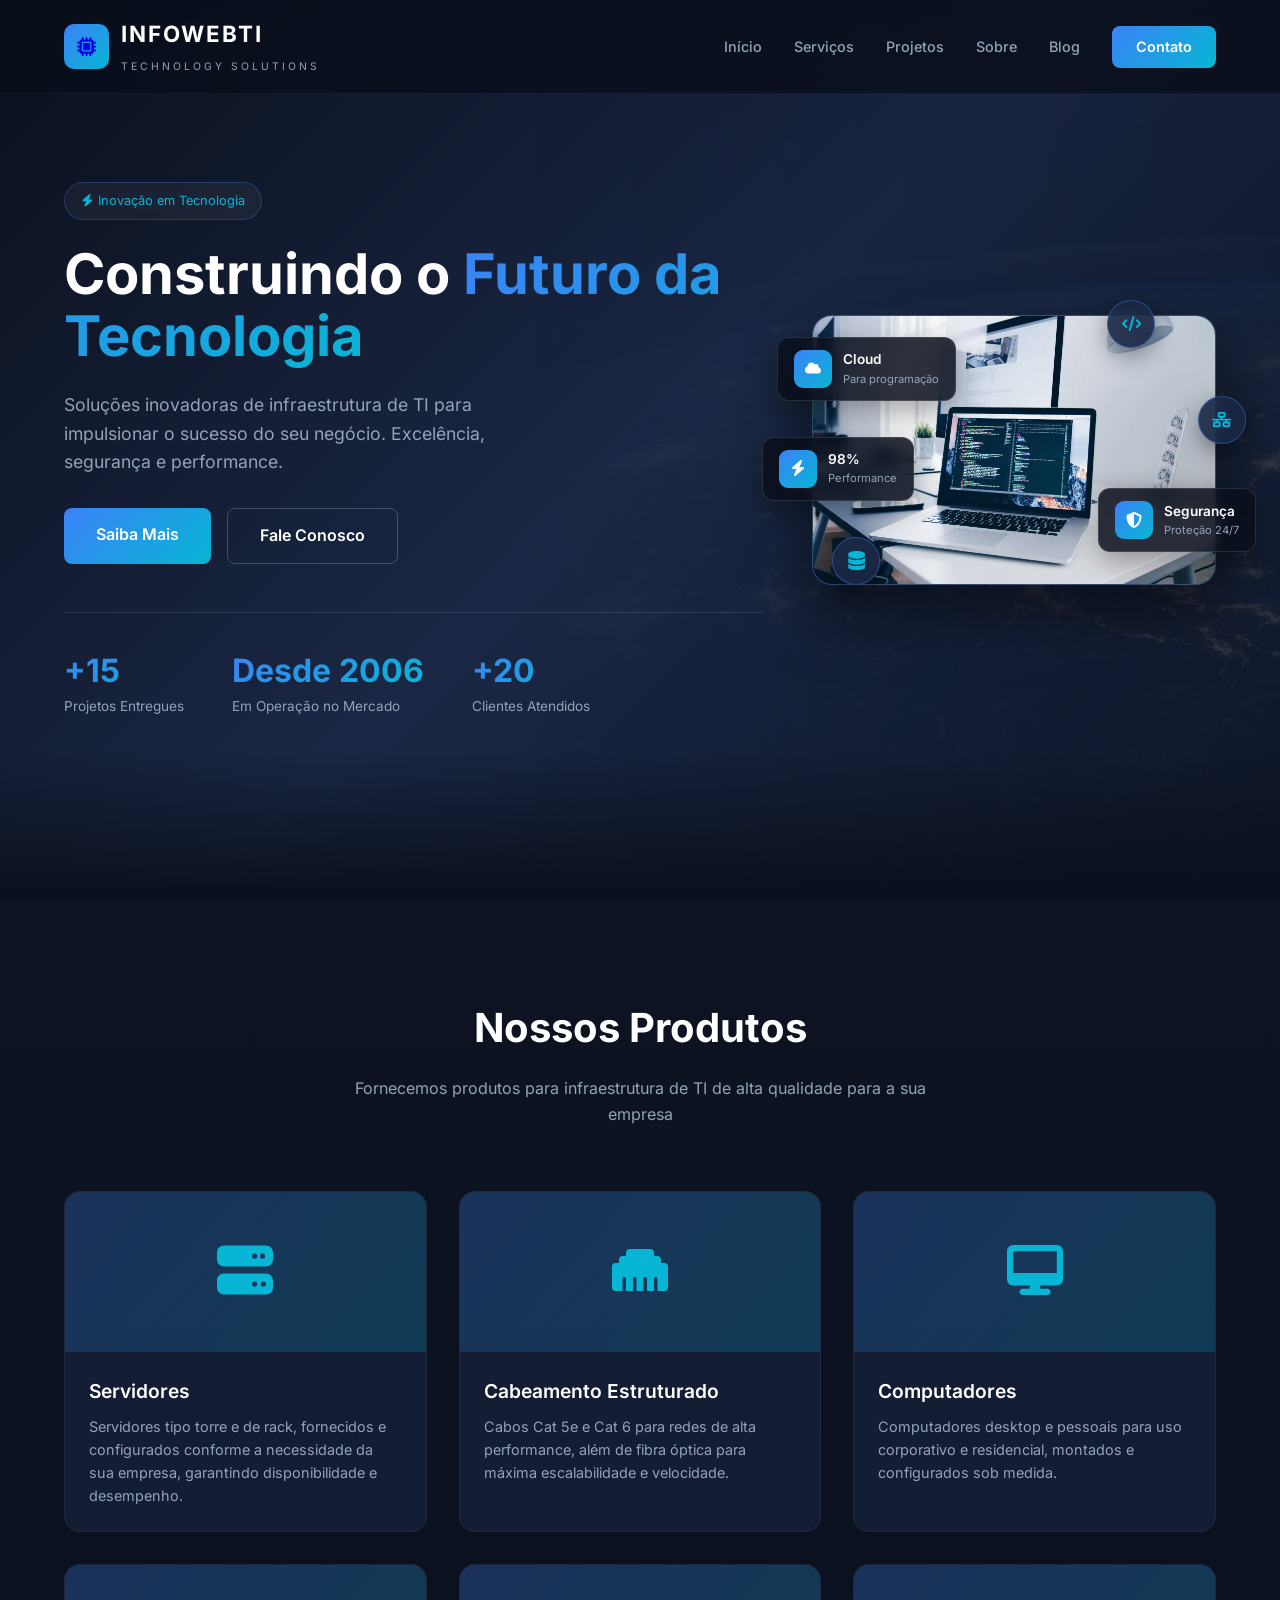
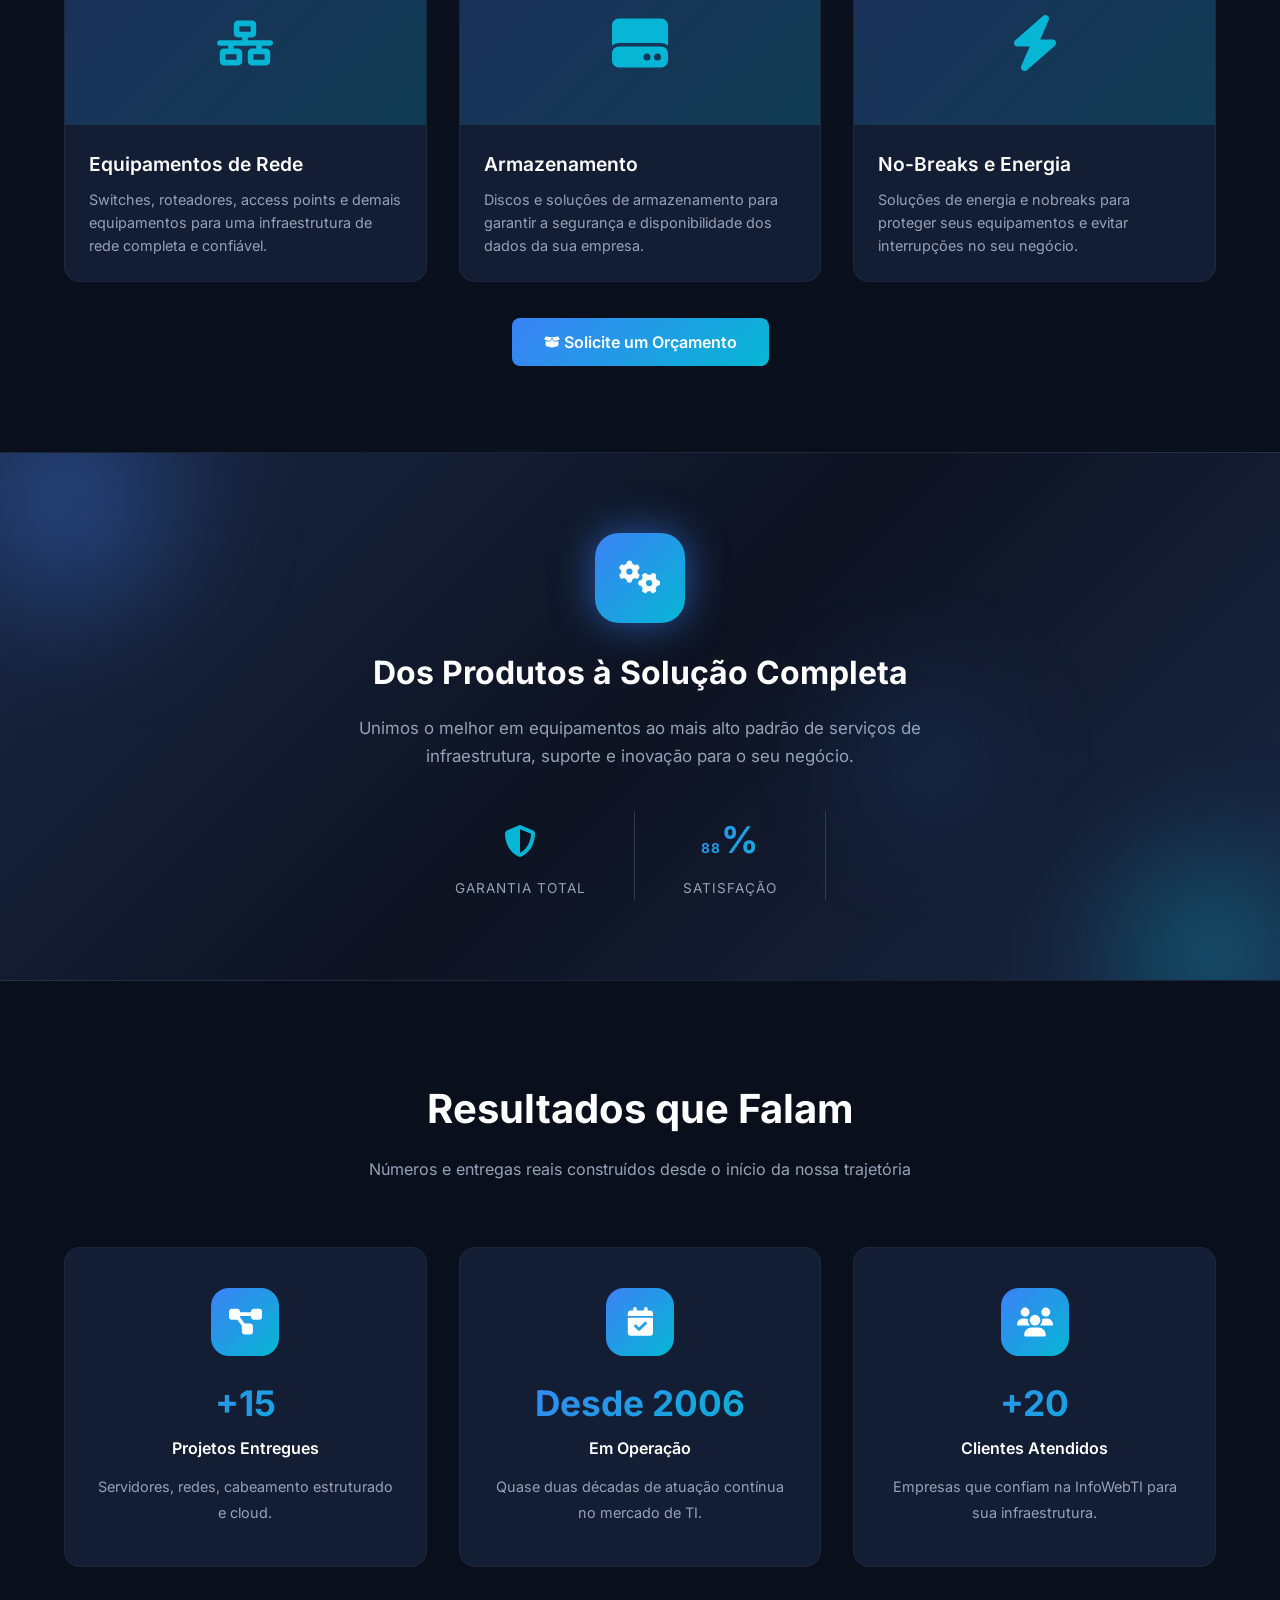
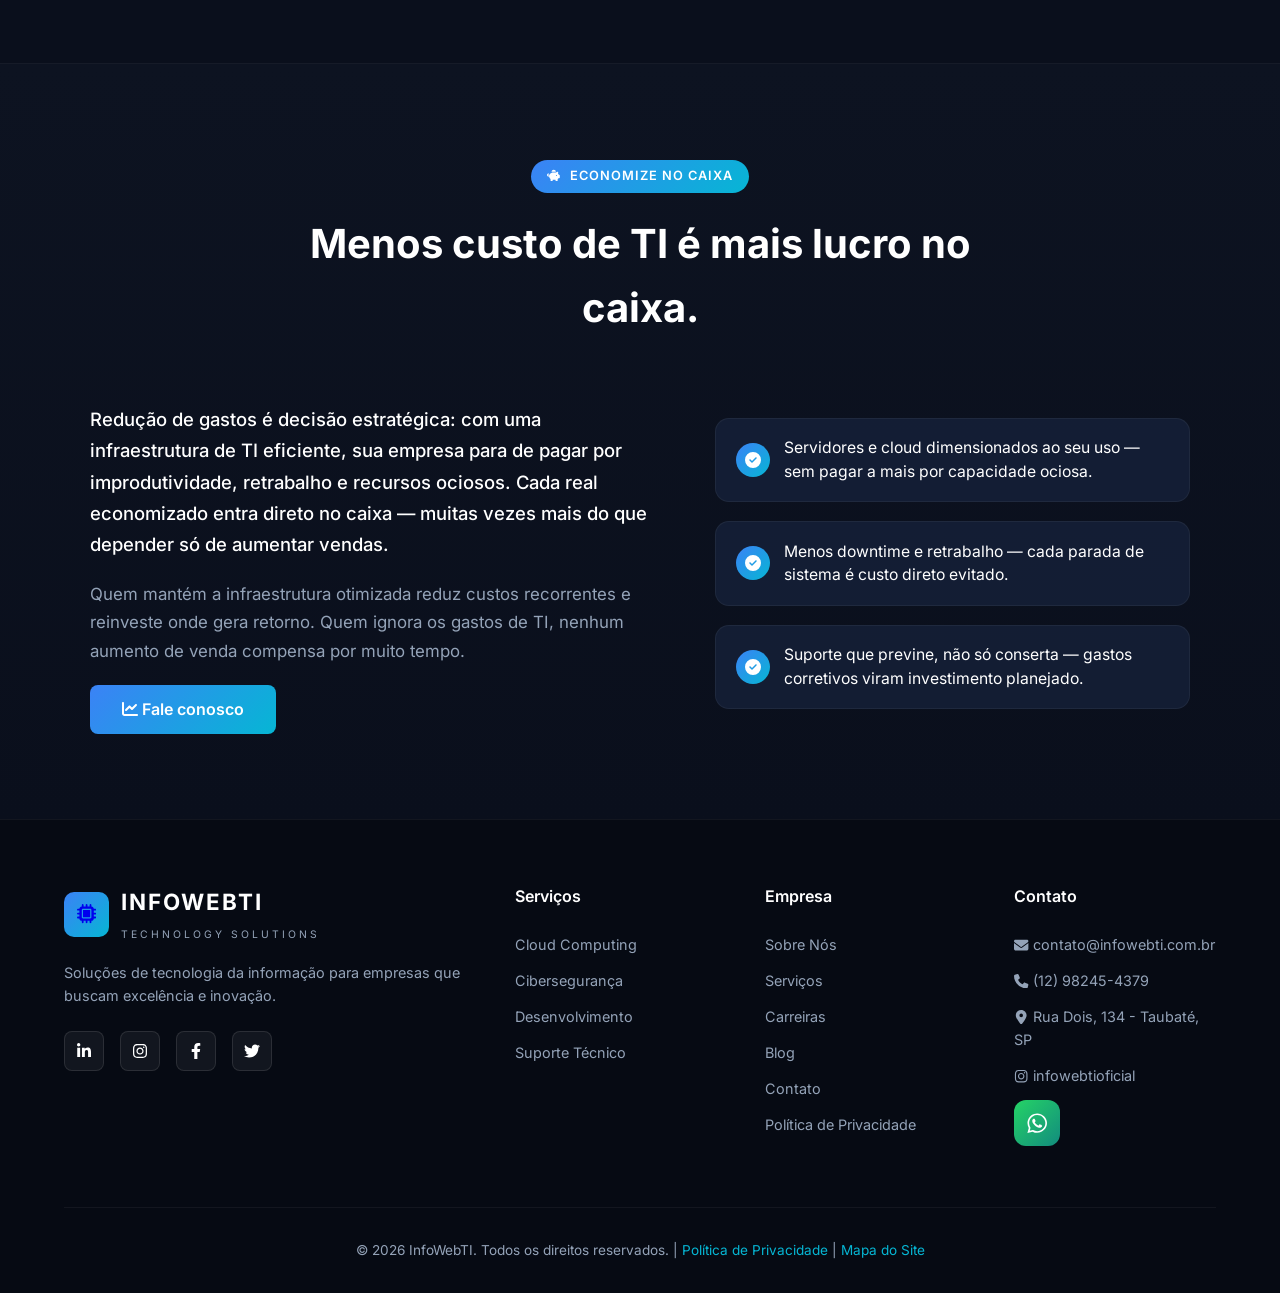
==== commit 1e390faa: "perf: self-host da fonte Inter, CSS minificado e fundo do hero local; removidas origens de terceiros" ====
--- a/infowebtipages/index.html
+++ b/infowebtipages/index.html
@@ -1,4 +1,4 @@
-﻿<!DOCTYPE html>
+<!DOCTYPE html>
 <html lang="pt-BR">
 <head>
     <meta charset="UTF-8">
@@ -35,7 +35,7 @@
     <link rel="publisher" href="https://www.infowebti.com.br" />
     <!-- ===== FIM DAS TAGS SEO ===== -->
     <title>InfoWebTI | Soluções de Infraestrutura</title>
-    <link href="https://fonts.googleapis.com/css2?family=Inter:wght@300;400;500;600;700;800&display=swap" rel="stylesheet">
+
     <style>
     .fas, .far, .fab { font-style: normal; }
     .fas svg, .far svg, .fab svg { vertical-align: -0.125em; display: inline-block; }
@@ -47,7 +47,7 @@
     .footer-column a i svg { vertical-align: -0.15em; }
     .footer-column a .fa-phone svg { width: 1em; height: 1em; vertical-align: -0.12em; }
   </style>
-    <link rel="stylesheet" href="css/style.css?v=1.2">
+    <link rel="stylesheet" href="css/style.min.css?v=1.4">
         <link rel="icon" type="image/png" sizes="32x32" href="img/favicon-32x32.png">
     <link rel="icon" type="image/png" sizes="16x16" href="img/favicon-16x16.png">
     <link rel="apple-touch-icon" sizes="180x180" href="img/apple-touch-icon.png">
--- a/infowebtipages/css/style.min.css
+++ b/infowebtipages/css/style.min.css
@@ -0,0 +1,2 @@
+@font-face{font-family:'Inter';font-style:normal;font-weight:100 900;font-display:swap;src:url('../fonts/Inter-Variable.woff2') format('woff2');unicode-range:U+0000-00FF,U+0131,U+0152-0153,U+02BB-02BC,U+02C6,U+02DA,U+02DC,U+0304,U+0308,U+0329,U+2000-206F,U+20AC,U+2122,U+2191,U+2193,U+2212,U+2215,U+FEFF,U+FFFD}
+*{margin:0;padding:0;box-sizing:border-box;}:root{--primary-dark:#0a0f1c;--primary-blue:#1a2744;--accent-blue:#3b82f6;--accent-cyan:#06b6d4;--text-light:#ffffff;--text-gray:#94a3b8;--card-bg:rgba(26,39,68,0.6);--glass-bg:rgba(255,255,255,0.05);}body{font-family:'Inter',sans-serif;background:var(--primary-dark);color:var(--text-light);overflow-x:hidden;line-height:1.6;}header{position:fixed;top:0;left:0;right:0;z-index:1000;padding:1rem 5%;display:flex;justify-content:space-between;align-items:center;background:rgba(10,15,28,0.85);backdrop-filter:blur(10px);border-bottom:1px solid rgba(255,255,255,0.05);transition:all 0.3s ease;}header.scrolled{padding:0.7rem 5%;background:rgba(10,15,28,0.95);}.logo{display:flex;align-items:center;gap:0.75rem;text-decoration:none;}.logo-icon{width:45px;height:45px;background:linear-gradient(135deg,var(--accent-blue),var(--accent-cyan));border-radius:10px;display:flex;align-items:center;justify-content:center;font-size:1.2rem;font-weight:700;}.logo-text h1{font-size:1.4rem;font-weight:700;color:var(--text-light);letter-spacing:2px;}.logo-text span{font-size:0.65rem;color:var(--text-gray);letter-spacing:3px;text-transform:uppercase;}nav{display:flex;gap:2rem;align-items:center;}nav a{color:var(--text-gray);text-decoration:none;font-size:0.9rem;font-weight:500;transition:color 0.3s ease;}nav a:hover{color:var(--text-light);}.nav-cta{padding:0.6rem 1.5rem;background:linear-gradient(135deg,var(--accent-blue),var(--accent-cyan));border-radius:8px;color:var(--text-light)!important;font-weight:600;position:relative;overflow:hidden;animation:ctaGlow 2.5s ease-in-out infinite,ctaFloat 3s ease-in-out infinite;}.nav-cta::before{content:'';position:absolute;top:0;left:-150%;width:60%;height:100%;background:linear-gradient(120deg,transparent,rgba(255,255,255,0.5),transparent);transform:skewX(-20deg);animation:ctaShine 3s ease-in-out infinite;}.nav-cta:hover{transform:translateY(-2px);box-shadow:0 10px 30px rgba(59,130,246,0.6);}@keyframes ctaGlow{0%,100%{box-shadow:0 0 12px rgba(59,130,246,0.4);}50%{box-shadow:0 0 26px rgba(6,182,212,0.8);}}@keyframes ctaFloat{0%,100%{transform:translateY(0);}50%{transform:translateY(-3px);}}@keyframes ctaShine{0%,60%{left:-150%;}100%{left:150%;}}.menu-toggle{display:none;flex-direction:column;gap:5px;cursor:pointer;padding:5px;}.menu-toggle span{width:25px;height:2px;background:var(--text-light);transition:all 0.3s ease;}.hero{min-height:100vh;display:flex;align-items:center;gap:3rem;position:relative;padding:0 5%;background:linear-gradient(135deg,#0a0f1c 0%,#1a2744 50%,#0f172a 100%);overflow:hidden;}.hero::before{content:'';position:absolute;top:0;right:0;width:60%;height:100%;background:url('../img/hero-bg.webp')center/cover;opacity:0.15;mask-image:linear-gradient(to left,rgba(0,0,0,0.8),transparent);}.hero::after{content:'';position:absolute;bottom:0;left:0;right:0;height:150px;background:linear-gradient(to top,var(--primary-dark),transparent);}.hero-content{max-width:700px;z-index:1;animation:fadeInUp 1s ease;}.hero-visual{position:relative;flex:1;min-width:300px;max-width:560px;z-index:1;animation:fadeInUp 1s ease 0.3s both;}.hero-image{position:relative;border-radius:20px;overflow:hidden;box-shadow:0 30px 60px rgba(0,0,0,0.5);border:1px solid rgba(255,255,255,0.1);background:linear-gradient(135deg,rgba(59,130,246,0.2),rgba(6,182,212,0.2));}.hero-image::after{content:'';position:absolute;inset:0;background:linear-gradient(135deg,rgba(59,130,246,0.25),transparent);mix-blend-mode:overlay;}.hero-image img{width:100%;height:100%;display:block;object-fit:cover;}.float-card{position:absolute;display:flex;align-items:center;gap:0.7rem;padding:0.7rem 1rem;background:rgba(10,15,28,0.85);border:1px solid rgba(255,255,255,0.12);border-radius:12px;backdrop-filter:blur(8px);box-shadow:0 10px 30px rgba(0,0,0,0.35);animation:floatUp 4s ease-in-out infinite;}.float-icon{width:38px;height:38px;background:linear-gradient(135deg,var(--accent-blue),var(--accent-cyan));border-radius:9px;display:flex;align-items:center;justify-content:center;font-size:1rem;flex-shrink:0;}.float-text{display:flex;flex-direction:column;}.float-text strong{font-size:0.85rem;font-weight:600;color:var(--text-light);}.float-text span{font-size:0.7rem;color:var(--text-gray);}.float-card-1{top:8%;left:-35px;animation-delay:0s;}.float-card-2{bottom:12%;right:-40px;animation-delay:1.2s;}.float-card-3{top:45%;left:-50px;animation-delay:2s;}.float-chip{position:absolute;width:48px;height:48px;background:rgba(26,39,68,0.9);border:1px solid rgba(59,130,246,0.4);border-radius:50%;display:flex;align-items:center;justify-content:center;font-size:1.2rem;color:var(--accent-cyan);box-shadow:0 8px 24px rgba(0,0,0,0.4);animation:floatUp 5s ease-in-out infinite;backdrop-filter:blur(8px);}.chip-1{top:-15px;right:15%;animation-delay:0.6s;}.chip-2{bottom:0;left:5%;animation-delay:1.8s;}.chip-3{top:30%;right:-30px;animation-delay:2.6s;}@keyframes floatUp{0%,100%{transform:translateY(0);}50%{transform:translateY(-12px);}}@keyframes heroVisualFloat{0%,100%{transform:translateY(0)rotate(-1deg);}50%{transform:translateY(-10px)rotate(1deg);}}.hero-badge{display:inline-block;padding:0.5rem 1rem;background:var(--glass-bg);border:1px solid rgba(59,130,246,0.3);border-radius:50px;font-size:0.8rem;color:var(--accent-cyan);margin-bottom:1.5rem;backdrop-filter:blur(5px);}.hero h2{font-size:3.5rem;font-weight:700;line-height:1.1;margin-bottom:1.5rem;}.hero h2 span{background:linear-gradient(135deg,var(--accent-blue),var(--accent-cyan));-webkit-background-clip:text;-webkit-text-fill-color:transparent;background-clip:text;}.hero p{font-size:1.1rem;color:var(--text-gray);margin-bottom:2rem;max-width:500px;}.hero-buttons{display:flex;gap:1rem;flex-wrap:wrap;}.btn-primary{padding:0.9rem 2rem;background:linear-gradient(135deg,var(--accent-blue),var(--accent-cyan));border:none;border-radius:8px;color:var(--text-light);font-size:1rem;font-weight:600;cursor:pointer;transition:all 0.3s ease;text-decoration:none;}.btn-primary:hover{transform:translateY(-2px);box-shadow:0 10px 30px rgba(59,130,246,0.3);}.btn-secondary{padding:0.9rem 2rem;background:transparent;border:1px solid rgba(255,255,255,0.2);border-radius:8px;color:var(--text-light);font-size:1rem;font-weight:600;cursor:pointer;transition:all 0.3s ease;text-decoration:none;animation:ctaFloat 3s ease-in-out infinite;}.btn-secondary:hover{background:var(--glass-bg);border-color:var(--accent-blue);box-shadow:0 10px 30px rgba(59,130,246,0.5);transform:translateY(-2px);}.btn-secondary .fa-phone,.btn-secondary .fa-envelope{animation:ctaGlow 2.5s ease-in-out infinite;}.hero-stats{display:flex;gap:3rem;margin-top:3rem;padding-top:2rem;border-top:1px solid rgba(255,255,255,0.1);}.stat-item h3{font-size:2rem;font-weight:700;background:linear-gradient(135deg,var(--accent-blue),var(--accent-cyan));-webkit-background-clip:text;-webkit-text-fill-color:transparent;background-clip:text;}.stat-item p{font-size:0.85rem;color:var(--text-gray);margin-bottom:0;}.services{padding:6rem 5%;background:var(--primary-dark);position:relative;}.section-header{text-align:center;margin-bottom:4rem;}.section-header h2{font-size:2.5rem;font-weight:700;margin-bottom:1rem;}.section-header p{color:var(--text-gray);max-width:600px;margin:0 auto;}.services-grid{display:grid;grid-template-columns:repeat(3,1fr);gap:2rem;max-width:1200px;margin:0 auto;}.service-card{background:var(--card-bg);border:1px solid rgba(255,255,255,0.05);border-radius:16px;padding:2.5rem;transition:transform 0.4s ease,box-shadow 0.4s ease;position:relative;overflow:hidden;}.service-card::before{content:'';position:absolute;inset:0;border-radius:16px;padding:2px;background:conic-gradient(from var(--angle,0deg),transparent 0deg,var(--accent-blue)90deg,var(--accent-cyan)180deg,var(--accent-blue)270deg,transparent 360deg);-webkit-mask:linear-gradient(#fff 0 0)content-box,linear-gradient(#fff 0 0);-webkit-mask-composite:xor;mask-composite:exclude;z-index:0;opacity:0;transition:opacity 0.4s ease;animation:spinConic 4s linear infinite;pointer-events:none;}.service-card:hover::before{opacity:1;}@property --angle{syntax:'<angle>';initial-value:0deg;inherits:false;}@keyframes spinConic{to{--angle:360deg;}}@supports not((mask-composite:exclude)or(-webkit-mask-composite:xor)){.service-card::before{display:none;}}.service-glow{position:absolute;top:0;left:0;width:100%;height:100%;opacity:0;transition:opacity 0.35s ease;pointer-events:none;background:radial-gradient(circle at var(--mx,50%)var(--my,50%),rgba(59,130,246,0.22),rgba(6,182,212,0.10)40%,transparent 70%);}.service-card:hover .service-glow{opacity:1;}.service-card::after{content:'';position:absolute;top:0;left:0;right:0;height:3px;background:linear-gradient(90deg,transparent,var(--accent-cyan),transparent);transform:scaleX(0);transition:transform 0.5s ease;}.service-card:hover::after{transform:scaleX(1);}.service-card:hover{transform:translateY(-10px);box-shadow:0 20px 50px rgba(0,0,0,0.5),0 0 30px rgba(6,182,212,0.25);}.service-icon{width:70px;height:70px;background:linear-gradient(135deg,rgba(59,130,246,0.2),rgba(6,182,212,0.2));border-radius:12px;display:flex;align-items:center;justify-content:center;font-size:1.8rem;color:var(--accent-cyan);margin-bottom:1.5rem;position:relative;transition:color 0.4s ease;}.service-icon i{position:relative;z-index:2;}.service-card:hover .service-icon{color:var(--text-light);}.service-icon::before{content:'';position:absolute;inset:-7px;border-radius:16px;border:2px dashed transparent;border-top-color:var(--accent-cyan);border-bottom-color:var(--accent-blue);opacity:0;transition:opacity 0.4s ease;}.service-card:hover .service-icon::before{opacity:1;animation:spinRing 3s linear infinite;}.service-icon::after{content:'';position:absolute;inset:0;border-radius:12px;background:radial-gradient(circle,rgba(6,182,212,0.5),transparent 70%);z-index:1;opacity:0;transition:opacity 0.4s ease;}.service-card:hover .service-icon::after{opacity:0.9;animation:iconPulse 1.4s ease-in-out infinite;}@keyframes spinRing{to{transform:rotate(360deg);}}@keyframes iconPulse{0%,100%{transform:scale(1);opacity:0.9;}50%{transform:scale(1.25);opacity:0.4;}}.service-card h3{font-size:1.3rem;font-weight:600;margin-bottom:1rem;transition:color 0.3s ease;}.service-card:hover h3{background:linear-gradient(135deg,#fff,var(--accent-cyan));-webkit-background-clip:text;-webkit-text-fill-color:transparent;background-clip:text;}.service-card p{color:var(--text-gray);font-size:0.95rem;}.produtos{padding:6rem 5%;background:linear-gradient(180deg,#0d1321 0%,var(--primary-dark)100%);}.produtos-grid{display:grid;grid-template-columns:repeat(3,1fr);gap:2rem;max-width:1200px;margin:0 auto;}.produto-card{background:var(--card-bg);border:1px solid rgba(255,255,255,0.05);border-radius:16px;overflow:hidden;transition:all 0.4s ease;}.produto-card:hover{transform:translateY(-10px);border-color:rgba(59,130,246,0.3);box-shadow:0 20px 40px rgba(0,0,0,0.3);}.produto-icon{width:100%;height:160px;background:linear-gradient(135deg,rgba(59,130,246,0.2),rgba(6,182,212,0.2));display:flex;align-items:center;justify-content:center;font-size:3.5rem;color:var(--accent-cyan);}.produto-card h3{font-size:1.2rem;font-weight:600;color:var(--text-light);padding:1.5rem 1.5rem 0.5rem;}.produto-card p{color:var(--text-gray);font-size:0.9rem;padding:0 1.5rem 1.5rem;}.produto-card.animate-on-scroll{opacity:0;transform:translateX(-90px);transition:opacity 0.7s ease,transform 0.7s ease;}.produto-card.animate-on-scroll.visible{opacity:1;transform:translateX(0);}.produto-card:nth-child(1){transition-delay:0s;}.produto-card:nth-child(2){transition-delay:0.12s;}.produto-card:nth-child(3){transition-delay:0.24s;}.produto-card:nth-child(4){transition-delay:0.36s;}.produto-card:nth-child(5){transition-delay:0.48s;}.produto-card:nth-child(6){transition-delay:0.6s;}@media(max-width:768px){.produto-card.animate-on-scroll{transform:translateX(-40px);}}.highlight-band{position:relative;padding:5rem 5%;background:linear-gradient(135deg,#1a2744 0%,#0d1321 50%,#1a2744 100%);overflow:hidden;text-align:center;border-top:1px solid rgba(255,255,255,0.05);border-bottom:1px solid rgba(255,255,255,0.05);}.band-orbs{position:absolute;border-radius:50%;filter:blur(60px);opacity:0.5;animation:orbFloat 8s ease-in-out infinite;}.band-orb-1{width:300px;height:300px;background:radial-gradient(circle,var(--accent-blue),transparent 70%);top:-100px;left:-80px;}.band-orb-2{width:260px;height:260px;background:radial-gradient(circle,var(--accent-cyan),transparent 70%);bottom:-100px;right:-60px;animation-delay:2s;}.band-orb-3{width:180px;height:180px;background:radial-gradient(circle,rgba(59,130,246,0.6),transparent 70%);top:40%;left:65%;animation-delay:4s;}@keyframes orbFloat{0%,100%{transform:translate(0,0)scale(1);}50%{transform:translate(30px,-30px)scale(1.15);}}.highlight-container{position:relative;z-index:1;max-width:900px;margin:0 auto;}.band-icon{width:90px;height:90px;margin:0 auto 1.5rem;background:linear-gradient(135deg,var(--accent-blue),var(--accent-cyan));border-radius:24px;display:flex;align-items:center;justify-content:center;font-size:2.6rem;box-shadow:0 0 40px rgba(59,130,246,0.6);animation:bandGlow 3s ease-in-out infinite;}@keyframes bandGlow{0%,100%{box-shadow:0 0 30px rgba(59,130,246,0.5);transform:scale(1);}50%{box-shadow:0 0 60px rgba(6,182,212,0.9);transform:scale(1.05);}}.highlight-band h2{font-size:2rem;font-weight:700;margin-bottom:1rem;}.highlight-container p{color:var(--text-gray);font-size:1.05rem;max-width:640px;margin:0 auto 2.5rem;line-height:1.7;}.band-stats{display:flex;justify-content:center;align-items:center;gap:3rem;flex-wrap:wrap;}.band-stat h3{font-size:2.3rem;font-weight:700;background:linear-gradient(135deg,var(--accent-blue),var(--accent-cyan));-webkit-background-clip:text;-webkit-text-fill-color:transparent;background-clip:text;margin-bottom:0.3rem;}.band-stat h3 i{font-size:2rem;-webkit-text-fill-color:var(--accent-cyan);}.band-stat span{color:var(--text-gray);font-size:0.85rem;text-transform:uppercase;letter-spacing:1px;}.band-stat.divider{padding:0 3rem;border-left:1px solid rgba(255,255,255,0.15);border-right:1px solid rgba(255,255,255,0.15);}@media(max-width:1024px){.highlight-band h2{font-size:1.7rem;}.band-stats{gap:2rem;}.band-stat.divider{padding:0 2rem;}}@media(max-width:768px){.band-stats{flex-direction:column;gap:1.8rem;}.band-stat.divider{padding:1.5rem 0;border-left:none;border-right:none;border-top:1px solid rgba(255,255,255,0.15);border-bottom:1px solid rgba(255,255,255,0.15);}}.depoimentos{padding:6rem 5%;background:var(--primary-dark);}.depoimentos-grid{display:grid;grid-template-columns:repeat(3,1fr);gap:2rem;max-width:1200px;margin:0 auto;}.depoimento-card{background:var(--card-bg);border:1px solid rgba(255,255,255,0.05);border-radius:16px;padding:2.5rem 2rem;text-align:center;transition:transform 0.4s ease,box-shadow 0.4s ease,border-color 0.4s ease;}.depoimento-card.slide-left{opacity:0;transform:translateX(-120px);transition:opacity 0.7s ease,transform 0.7s ease,box-shadow 0.4s ease,border-color 0.4s ease;}.depoimento-card.slide-center{opacity:0;transform:translateY(80px);transition:opacity 0.7s ease,transform 0.7s ease,box-shadow 0.4s ease,border-color 0.4s ease;}.depoimento-card.slide-right{opacity:0;transform:translateX(120px);transition:opacity 0.7s ease,transform 0.7s ease,box-shadow 0.4s ease,border-color 0.4s ease;}.depoimento-card.visible{opacity:1;transform:translate(0,0);}.depoimento-card:hover{transform:translateY(-10px);border-color:rgba(59,130,246,0.3);box-shadow:0 20px 40px rgba(0,0,0,0.3),0 0 30px rgba(6,182,212,0.15);}.depoimento-icon{width:68px;height:68px;margin:0 auto 1.2rem;background:linear-gradient(135deg,var(--accent-blue),var(--accent-cyan));border-radius:18px;display:flex;align-items:center;justify-content:center;font-size:1.8rem;color:var(--text-light);}.depoimento-card h3{font-size:2.2rem;font-weight:700;background:linear-gradient(135deg,var(--accent-blue),var(--accent-cyan));-webkit-background-clip:text;-webkit-text-fill-color:transparent;background-clip:text;margin-bottom:0.3rem;}.depoimento-card p{font-size:1rem;font-weight:600;color:var(--text-light);margin-bottom:0.8rem;}.depoimento-card span{color:var(--text-gray);font-size:0.9rem;line-height:1.6;}@media(max-width:768px){.depoimentos-grid{grid-template-columns:1fr;}}.economia{padding:6rem 5%;background:linear-gradient(180deg,#0d1321 0%,var(--primary-dark)100%);border-top:1px solid rgba(255,255,255,0.05);}.economia .section-kick{display:inline-flex;align-items:center;gap:0.6rem;padding:0.4rem 1rem;background:linear-gradient(135deg,var(--accent-blue),var(--accent-cyan));border-radius:50px;font-size:0.8rem;font-weight:600;text-transform:uppercase;letter-spacing:1px;margin-bottom:1.2rem;}.economia .section-header h2{max-width:700px;margin:0 auto 1rem;}.economia-box{display:grid;grid-template-columns:1.2fr 1fr;gap:3.5rem;align-items:center;max-width:1100px;margin:0 auto;}.economia-tese p{color:var(--text-gray);font-size:1.05rem;line-height:1.7;}.economia-tese .economia-gt{color:var(--text-light);font-size:1.15rem;font-weight:500;margin-bottom:1.2rem;}.economia-tese .economia-gc{margin-bottom:2rem;}.economia-list{list-style:none;display:flex;flex-direction:column;gap:1.2rem;}.economia-list li{display:flex;align-items:center;gap:0.9rem;background:var(--card-bg);border:1px solid rgba(255,255,255,0.05);border-radius:14px;padding:1.1rem 1.2rem;color:var(--text-light);font-size:0.98rem;line-height:1.5;transition:border-color 0.3s ease,transform 0.3s ease;}.economia-list li:hover{border-color:rgba(59,130,246,0.35);transform:translateX(6px);}.economia-check{flex-shrink:0;width:34px;height:34px;border-radius:50%;background:linear-gradient(135deg,var(--accent-blue),var(--accent-cyan));display:flex;align-items:center;justify-content:center;font-size:1rem;color:var(--text-light);}@media(max-width:900px){.economia-box{grid-template-columns:1fr;gap:2.5rem;}}.projects{padding:6rem 5%;background:linear-gradient(180deg,var(--primary-dark)0%,#0d1321 100%);}.projects-grid{display:grid;grid-template-columns:repeat(3,1fr);gap:1.5rem;max-width:1200px;margin:0 auto;}.project-card{position:relative;border-radius:16px;overflow:hidden;aspect-ratio:16/10;cursor:pointer;}.project-card img{width:100%;height:100%;object-fit:cover;transition:transform 0.5s ease;}.project-card:hover img{transform:scale(1.1);}.project-overlay{position:absolute;bottom:0;left:0;right:0;padding:2rem 1.5rem 1.5rem;background:linear-gradient(to top,rgba(10,15,28,0.95),transparent);}.project-overlay h4{font-size:1.1rem;font-weight:600;margin-bottom:0.3rem;}.project-overlay span{font-size:0.8rem;color:var(--accent-cyan);}.about{padding:6rem 5%;background:#0d1321;max-width:1400px;margin:0 auto;}.about-content h2{font-size:2.5rem;font-weight:700;margin-bottom:1.5rem;line-height:1.2;}.about-content p{color:var(--text-gray);margin-bottom:1.5rem;}.about-features{display:grid;grid-template-columns:1fr 1fr;gap:1.5rem;margin-top:2rem;}.feature-item{display:flex;align-items:flex-start;gap:1rem;animation:floatUp 5s ease-in-out infinite;background:rgba(255,255,255,0.02);border:1px solid rgba(59,130,246,0.18);border-radius:14px;padding:1.3rem;box-shadow:0 12px 30px rgba(0,0,0,0.3),0 0 22px rgba(6,182,212,0.12);position:relative;will-change:transform;}.feature-item:nth-child(1){animation-delay:0s;}.feature-item:nth-child(2){animation-delay:0.5s;}.feature-item:nth-child(3){animation-delay:1s;}.feature-item:nth-child(4){animation-delay:1.5s;}.feature-icon{width:45px;height:45px;background:linear-gradient(135deg,rgba(59,130,246,0.25),rgba(6,182,212,0.25));border-radius:10px;display:flex;align-items:center;justify-content:center;color:var(--accent-cyan);flex-shrink:0;animation:iconGlow 3s ease-in-out infinite;box-shadow:0 0 15px rgba(6,182,212,0.25);}@keyframes iconGlow{0%,100%{box-shadow:0 0 12px rgba(6,182,212,0.2);transform:scale(1);}50%{box-shadow:0 0 22px rgba(6,182,212,0.5);transform:scale(1.08);}}.feature-text h4{font-size:1rem;font-weight:600;margin-bottom:0.3rem;}.feature-text p{font-size:0.85rem;margin-bottom:0;}.about-image{position:relative;}.about-image img{width:100%;border-radius:16px;box-shadow:0 20px 50px rgba(0,0,0,0.5);}.about-image::before{content:'';position:absolute;top:-20px;right:-20px;width:200px;height:200px;background:linear-gradient(135deg,var(--accent-blue),var(--accent-cyan));border-radius:16px;z-index:-1;opacity:0.3;}.services-about{display:grid;grid-template-columns:1fr 1fr;gap:4rem;align-items:center;max-width:1200px;margin:6rem auto 0;padding:4rem 0 0;border-top:1px solid rgba(255,255,255,0.05);}.about-history{display:flex;align-items:center;gap:1.5rem;background:var(--card-bg);border:1px solid rgba(255,255,255,0.08);border-radius:16px;padding:2rem;margin-bottom:3rem;max-width:1200px;margin-left:auto;margin-right:auto;}.history-icon{width:70px;height:70px;background:linear-gradient(135deg,rgba(59,130,246,0.2),rgba(6,182,212,0.2));border-radius:14px;display:flex;align-items:center;justify-content:center;font-size:2rem;color:var(--accent-cyan);flex-shrink:0;}.history-content h3{font-size:1.4rem;font-weight:700;margin-bottom:0.7rem;color:var(--text-light);}.history-content p{color:var(--text-gray);font-size:1rem;line-height:1.7;}@media(max-width:768px){.about-history{flex-direction:column;text-align:center;}}.mvv{padding:6rem 5%;background:var(--primary-dark);}.mvv-container{max-width:1200px;margin:0 auto;}.mvv-grid{display:grid;grid-template-columns:repeat(3,1fr);gap:2rem;}.mvv-card{position:relative;background:var(--card-bg);border-radius:16px;padding:2.5rem;text-align:center;transition:transform 0.4s ease,box-shadow 0.4s ease;}.mvv-card::before{content:'';position:absolute;inset:0;border-radius:16px;padding:2px;background:conic-gradient(from var(--angle,0deg),transparent 0deg,var(--accent-cyan)40deg,var(--accent-blue)90deg,transparent 160deg,transparent 320deg,var(--accent-cyan)360deg);-webkit-mask:linear-gradient(#fff 0 0)content-box,linear-gradient(#fff 0 0);-webkit-mask-composite:xor;mask-composite:exclude;z-index:0;animation:spinConic 6s linear infinite;pointer-events:none;}.mvv-card:hover{transform:translateY(-10px);box-shadow:0 20px 40px rgba(0,0,0,0.3);}@supports not((mask-composite:exclude)or(-webkit-mask-composite:xor)){.mvv-card{border:2px solid rgba(125,211,252,0.6);}}.mvv-icon{width:70px;height:70px;background:linear-gradient(135deg,rgba(59,130,246,0.2),rgba(6,182,212,0.2));border-radius:12px;display:flex;align-items:center;justify-content:center;font-size:1.8rem;color:var(--accent-cyan);margin:0 auto 1.5rem;}.mvv-card h3{font-size:1.3rem;font-weight:600;margin-bottom:1rem;}.mvv-card p{color:var(--text-gray);font-size:0.95rem;line-height:1.7;}.mvv-values{list-style:none;text-align:left;margin:0 auto;max-width:240px;}.mvv-values li{display:flex;align-items:center;gap:0.7rem;color:var(--text-gray);font-size:0.9rem;padding:0.4rem 0;}.mvv-values li i{color:var(--accent-cyan);font-size:0.85rem;flex-shrink:0;}.blog{padding:6rem 5%;background:var(--primary-dark);}.blog-grid{display:grid;grid-template-columns:repeat(3,1fr);gap:2rem;max-width:1200px;margin:0 auto;}.blog-card{background:var(--card-bg);border:1px solid rgba(255,255,255,0.05);border-radius:16px;overflow:hidden;transition:all 0.4s ease;}.blog-card:hover{transform:translateY(-10px);border-color:rgba(59,130,246,0.3);box-shadow:0 20px 40px rgba(0,0,0,0.3);}.blog-image{position:relative;overflow:hidden;aspect-ratio:16/9;}.blog-image img{width:100%;height:100%;object-fit:cover;transition:transform 0.5s ease;}.blog-card:hover .blog-image img{transform:scale(1.1);}.blog-tag{position:absolute;top:1rem;left:1rem;padding:0.35rem 0.8rem;background:linear-gradient(135deg,var(--accent-blue),var(--accent-cyan));border-radius:50px;font-size:0.7rem;font-weight:600;}.blog-content{padding:1.5rem;}.blog-meta{display:flex;gap:1.2rem;font-size:0.8rem;color:var(--text-gray);margin-bottom:0.8rem;}.blog-meta span{display:flex;align-items:center;gap:0.4rem;}.blog-content h3{font-size:1.1rem;font-weight:600;margin-bottom:0.8rem;line-height:1.4;}.blog-content p{color:var(--text-gray);font-size:0.9rem;margin-bottom:1rem;line-height:1.6;}.blog-link{color:var(--accent-cyan);font-size:0.9rem;font-weight:600;text-decoration:none;display:inline-flex;align-items:center;gap:0.5rem;transition:gap 0.3s ease;}.blog-link:hover{gap:0.8rem;color:var(--accent-blue);}.contact{padding:6rem 5%;background:linear-gradient(135deg,var(--primary-blue),#0f172a);position:relative;overflow:hidden;}.contact::before{content:'';position:absolute;top:-50%;left:-50%;width:200%;height:200%;background:radial-gradient(circle,rgba(59,130,246,0.1)0%,transparent 50%);animation:pulse 4s ease-in-out infinite;}.contact-container{max-width:1200px;margin:0 auto;display:grid;grid-template-columns:1fr 1.2fr;gap:3rem;align-items:start;position:relative;z-index:1;}.contact-info h2{font-size:2.5rem;font-weight:700;margin-bottom:1rem;}.contact-info>p{color:var(--text-gray);margin-bottom:2rem;line-height:1.7;}.info-items{display:flex;flex-direction:column;gap:1.5rem;}.info-item{display:flex;align-items:center;gap:1rem;}.info-icon{width:50px;height:50px;background:var(--glass-bg);border:1px solid rgba(255,255,255,0.1);border-radius:12px;display:flex;align-items:center;justify-content:center;color:var(--accent-cyan);flex-shrink:0;font-size:1.1rem;}.info-text h4{font-size:0.95rem;font-weight:600;margin-bottom:0.2rem;}.info-text p{color:var(--text-gray);font-size:0.9rem;}.social-contact{display:flex;gap:1rem;margin-top:2.5rem;}.social-contact a{width:45px;height:45px;background:var(--glass-bg);border:1px solid rgba(255,255,255,0.1);border-radius:10px;display:flex;align-items:center;justify-content:center;color:var(--text-light);text-decoration:none;transition:all 0.3s ease;}.social-contact a:hover{background:var(--accent-blue);border-color:var(--accent-blue);transform:translateY(-3px);}.contact-form{background:rgba(26,39,68,0.6);border:1px solid rgba(255,255,255,0.08);border-radius:20px;padding:2.5rem;backdrop-filter:blur(10px);}.contact-form h3{font-size:1.4rem;font-weight:600;margin-bottom:2rem;}.form-row{display:grid;grid-template-columns:1fr 1fr;gap:1rem;}.form-group{margin-bottom:1.2rem;}.form-group.full-width{grid-column:1 / -1;}.form-group label{display:block;font-size:0.85rem;font-weight:500;color:var(--text-gray);margin-bottom:0.5rem;}.form-group input,.form-group select,.form-group textarea{width:100%;padding:0.8rem 1rem;background:rgba(255,255,255,0.04);border:1px solid rgba(255,255,255,0.1);border-radius:10px;color:var(--text-light);font-family:'Inter',sans-serif;font-size:0.9rem;transition:all 0.3s ease;}.form-group input:focus,.form-group select:focus,.form-group textarea:focus{outline:none;border-color:var(--accent-blue);background:rgba(255,255,255,0.06);box-shadow:0 0 0 3px rgba(59,130,246,0.1);}.form-group input::placeholder,.form-group textarea::placeholder{color:rgba(148,163,184,0.5);}.form-group select{appearance:none;background-image:url("data:image/svg+xml,%3Csvg xmlns='http://www.w3.org/2000/svg' width='12' height='12' viewBox='0 0 12 12'%3E%3Cpath fill='%2394a3b8' d='M6 8L1 3h10z'/%3E%3C/svg%3E");background-repeat:no-repeat;background-position:right 1rem center;cursor:pointer;}.form-group select option{background:var(--primary-blue);color:var(--text-light);}.form-group textarea{resize:vertical;min-height:100px;}.btn-submit{width:100%;padding:1rem;background:linear-gradient(135deg,var(--accent-blue),var(--accent-cyan));border:none;border-radius:10px;color:var(--text-light);font-size:1rem;font-weight:600;cursor:pointer;display:flex;align-items:center;justify-content:center;gap:0.7rem;transition:all 0.3s ease;}.btn-submit:hover{transform:translateY(-2px);box-shadow:0 10px 30px rgba(59,130,246,0.3);}.btn-submit:disabled{opacity:0.7;cursor:not-allowed;}.form-success{display:none;text-align:center;padding:1.5rem;background:rgba(34,197,94,0.1);border:1px solid rgba(34,197,94,0.3);border-radius:10px;margin-top:1rem;}.form-success i{font-size:2.5rem;color:#22c55e;margin-bottom:1rem;}.form-success p{color:var(--text-light);font-size:0.95rem;}footer{padding:4rem 5% 2rem;background:#060a13;border-top:1px solid rgba(255,255,255,0.05);}.footer-content{display:grid;grid-template-columns:2fr 1fr 1fr 1fr;gap:3rem;max-width:1200px;margin:0 auto;padding-bottom:3rem;border-bottom:1px solid rgba(255,255,255,0.05);}.footer-brand p{color:var(--text-gray);margin-top:1rem;font-size:0.9rem;}.footer-column h4{font-size:1rem;font-weight:600;margin-bottom:1.5rem;}.footer-column a{display:block;color:var(--text-gray);text-decoration:none;font-size:0.9rem;margin-bottom:0.8rem;transition:color 0.3s ease;}.footer-column a:hover{color:var(--accent-cyan);}.social-links{display:flex;gap:1rem;margin-top:1.5rem;}.social-links a{width:40px;height:40px;background:var(--glass-bg);border:1px solid rgba(255,255,255,0.1);border-radius:8px;display:flex;align-items:center;justify-content:center;color:var(--text-light);transition:all 0.3s ease;}.social-links a:hover{background:var(--accent-blue);border-color:var(--accent-blue);}.footer-column .social-btn,.social-btn{width:46px;height:46px;border-radius:12px;display:inline-flex;align-items:center;justify-content:center;font-size:1.4rem;color:var(--text-light);transition:all 0.3s ease;}.footer-column .social-btn.whatsapp,.social-btn.whatsapp{background:linear-gradient(135deg,#25d366,#128c7e);}.footer-column .social-btn:hover,.social-btn:hover{transform:translateY(-4px);box-shadow:0 12px 25px rgba(0,0,0,0.4);color:var(--text-light);}.footer-bottom{text-align:center;padding-top:2rem;color:var(--text-gray);font-size:0.85rem;}.footer-bottom a{color:var(--accent-cyan);text-decoration:none;transition:color 0.3s ease;}.footer-bottom a:hover{color:var(--accent-blue);text-decoration:underline;}@keyframes fadeInUp{from{opacity:0;transform:translateY(30px);}to{opacity:1;transform:translateY(0);}}@keyframes pulse{0%,100%{transform:scale(1);opacity:0.5;}50%{transform:scale(1.1);opacity:0.8;}}.animate-on-scroll{opacity:0;transform:translateY(30px);transition:all 0.6s ease;}.animate-on-scroll.visible{opacity:1;transform:translateY(0);}@media(max-width:1024px){.services-grid,.projects-grid,.mvv-grid,.blog-grid,.produtos-grid{grid-template-columns:repeat(2,1fr);}.about,.services-about{grid-template-columns:1fr;}.contact-container{grid-template-columns:1fr;}.footer-content{grid-template-columns:repeat(2,1fr);}.hero h2{font-size:2.8rem;}.hero-visual{max-width:440px;}.float-card-1{left:-10px;}.float-card-2{right:-10px;}.float-card-3{left:-15px;}}@media(max-width:768px){nav{position:fixed;top:70px;left:0;right:0;background:rgba(10,15,28,0.98);flex-direction:column;padding:2rem;gap:1.5rem;transform:translateY(-150%);transition:transform 0.3s ease;}nav.active{transform:translateY(0);}.menu-toggle{display:flex;}.hero h2{font-size:2.2rem;}.hero{flex-direction:column;gap:2rem;padding:9rem 5% 4rem;align-items:center;text-align:center;}.hero-content{max-width:100%;}.hero p{max-width:100%;}.hero-stats{justify-content:center;}.hero-visual{max-width:420px;width:100%;min-width:0;}.hero-buttons{justify-content:center;}.hero-stats{gap:1.5rem;}.stat-item h3{font-size:1.5rem;}.services-grid,.projects-grid,.mvv-grid,.blog-grid,.produtos-grid{grid-template-columns:1fr;}.about-features{grid-template-columns:1fr;}.form-row{grid-template-columns:1fr;}.contact-form{padding:1.8rem;}.footer-content{grid-template-columns:1fr;text-align:center;}.social-links{justify-content:center;}.cta h2{font-size:1.8rem;}.section-header h2{font-size:1.8rem;}.about-content h2{font-size:1.8rem;}.contact-info h2{font-size:1.8rem;}}@media(max-width:480px){header{padding:1rem;}.hero{padding:8rem 1rem 3rem;}.hero h2{font-size:1.8rem;}.hero-visual{max-width:320px;}.float-card-1{left:0;top:5%;}.float-card-2{right:0;bottom:8%;}.float-card-3{display:none;}.chip-1,.chip-3{display:none;}.hero-stats{flex-direction:column;gap:1rem;}.hero-buttons{flex-direction:column;}.btn-primary,.btn-secondary{width:100%;text-align:center;}.info-item{flex-direction:column;align-items:flex-start;text-align:left;}}.page-hero{padding:8rem 5% 3rem;text-align:center;background:linear-gradient(180deg,#0a0f1c 0%,var(--primary-dark)100%);}.page-hero .breadcrumb{color:var(--text-gray);font-size:0.85rem;margin-bottom:1rem;}.page-hero .breadcrumb a{color:var(--accent-cyan);}.page-hero h1{font-size:2.8rem;font-weight:700;margin-bottom:1rem;}.page-hero h1 span{background:linear-gradient(135deg,var(--accent-blue),var(--accent-cyan));-webkit-background-clip:text;-webkit-text-fill-color:transparent;background-clip:text;}.page-hero p{color:var(--text-gray);max-width:600px;margin:0 auto;}.content-section{padding:2rem 5% 5rem;}.content-box{max-width:900px;margin:0 auto;background:var(--card-bg);border:1px solid rgba(59,130,246,0.2);border-radius:16px;padding:3rem;box-shadow:0 20px 50px rgba(0,0,0,0.4);}.content-box h2{font-size:1.25rem;font-weight:600;margin:2rem 0 0.8rem;display:flex;align-items:center;gap:0.7rem;color:var(--accent-cyan);}.content-box h2:first-child{margin-top:0;}.content-box h2 i{color:var(--accent-blue);}.content-box p{color:var(--text-gray);line-height:1.8;margin-bottom:1rem;}.content-box a{color:var(--accent-cyan);}@media(max-width:768px){.page-hero h1{font-size:2rem;}.content-box{padding:2rem 1.5rem;}}
